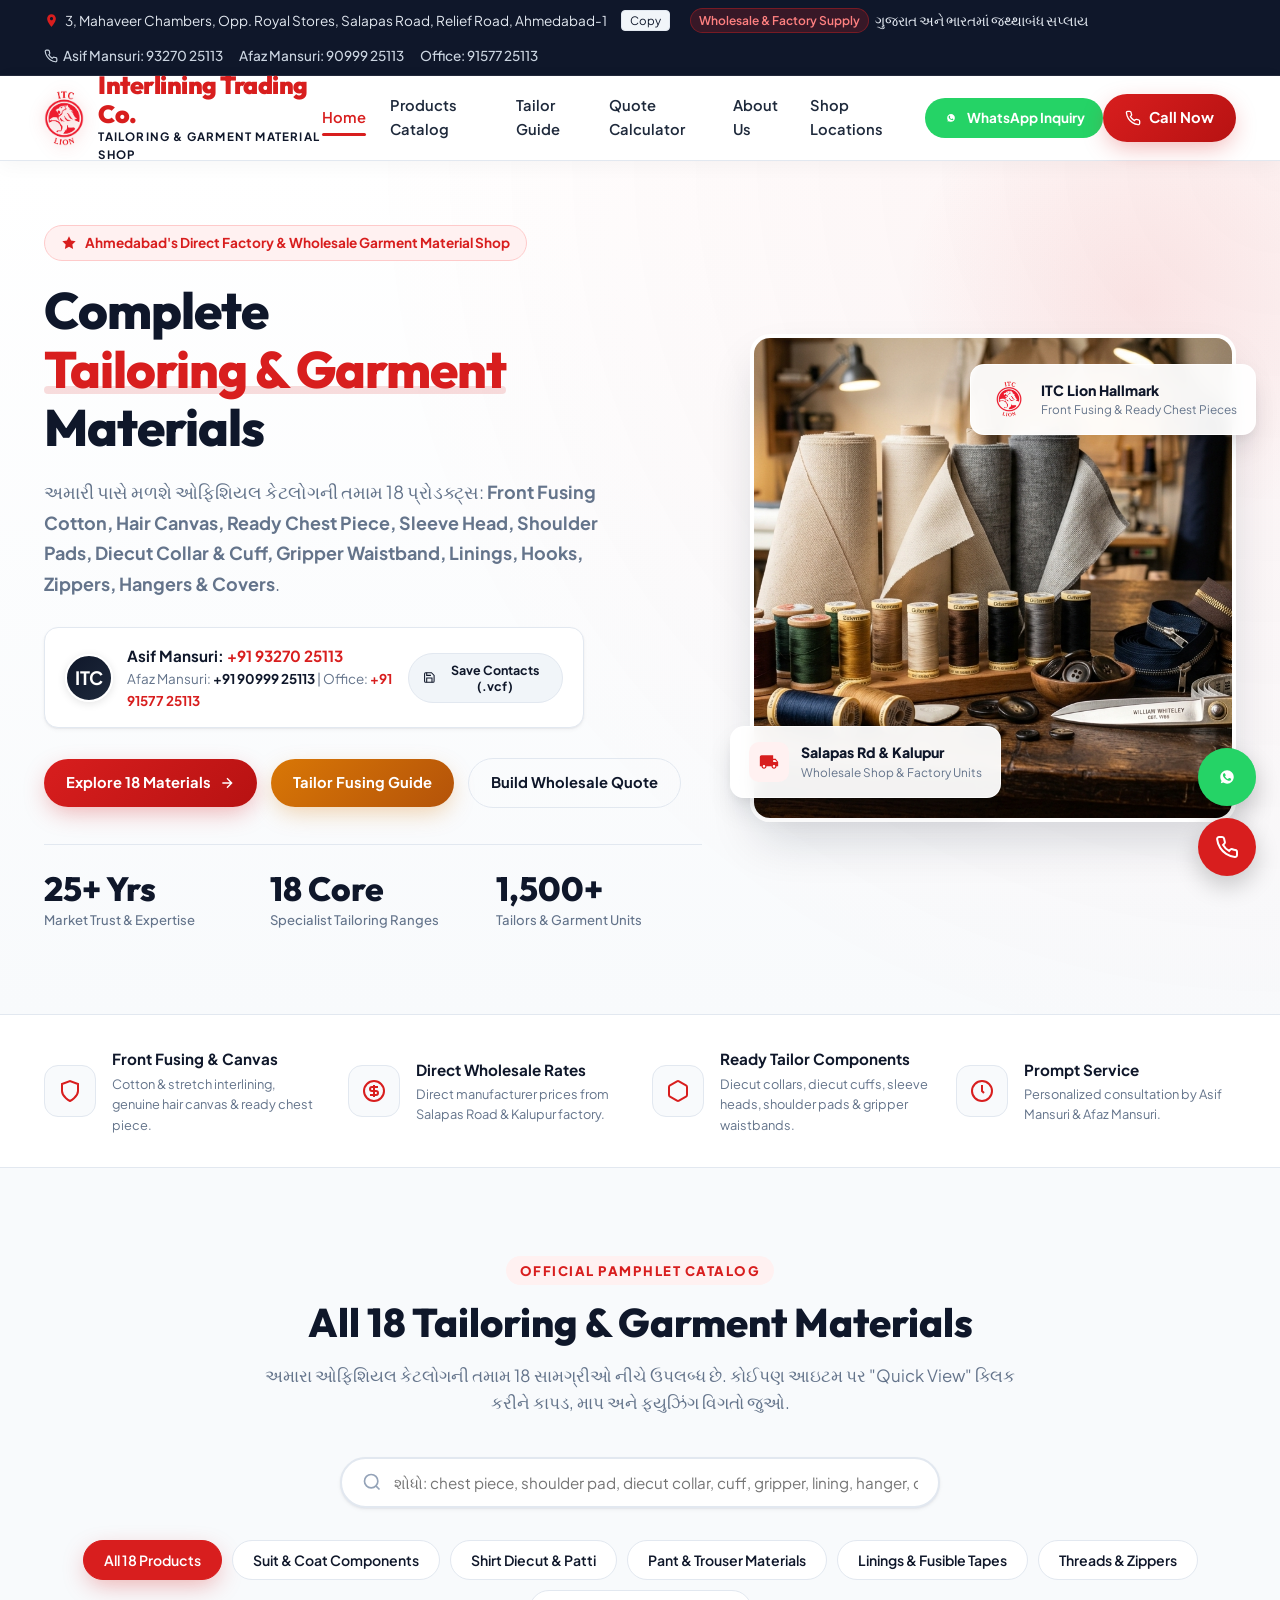
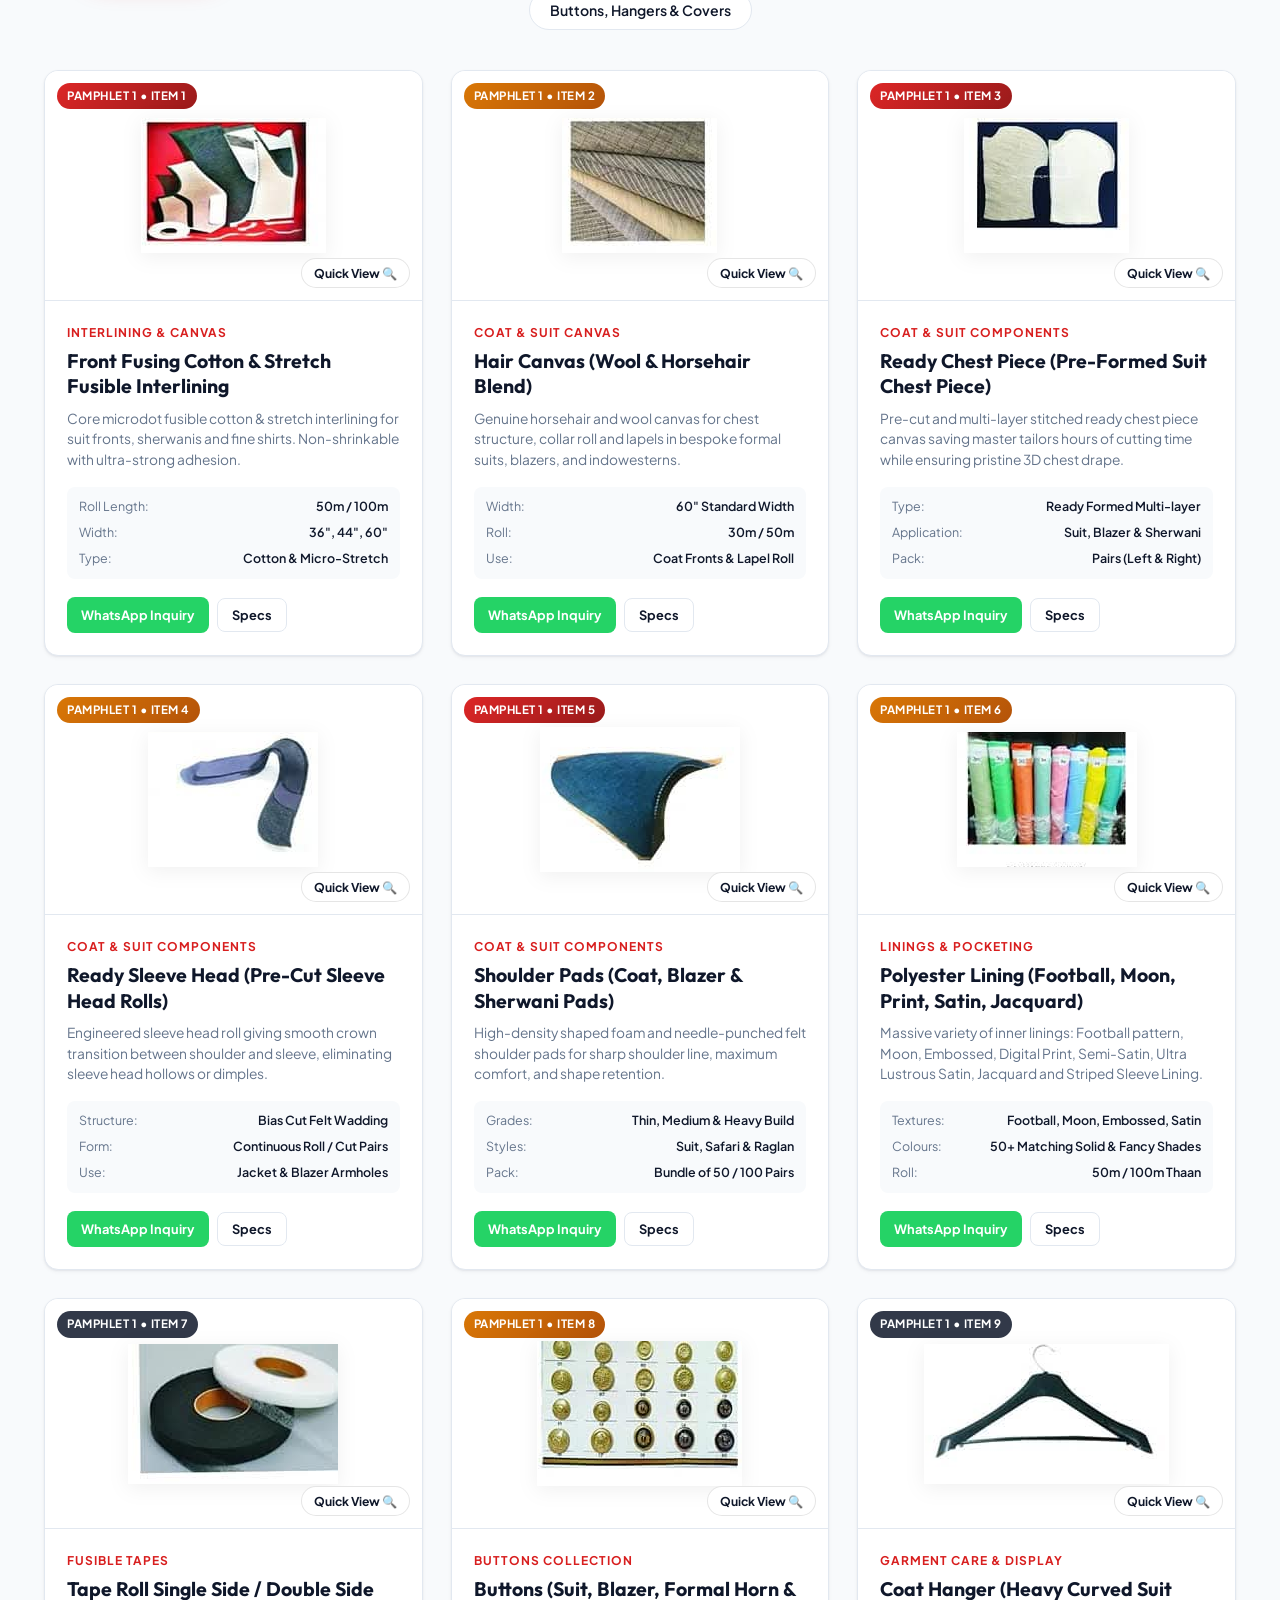
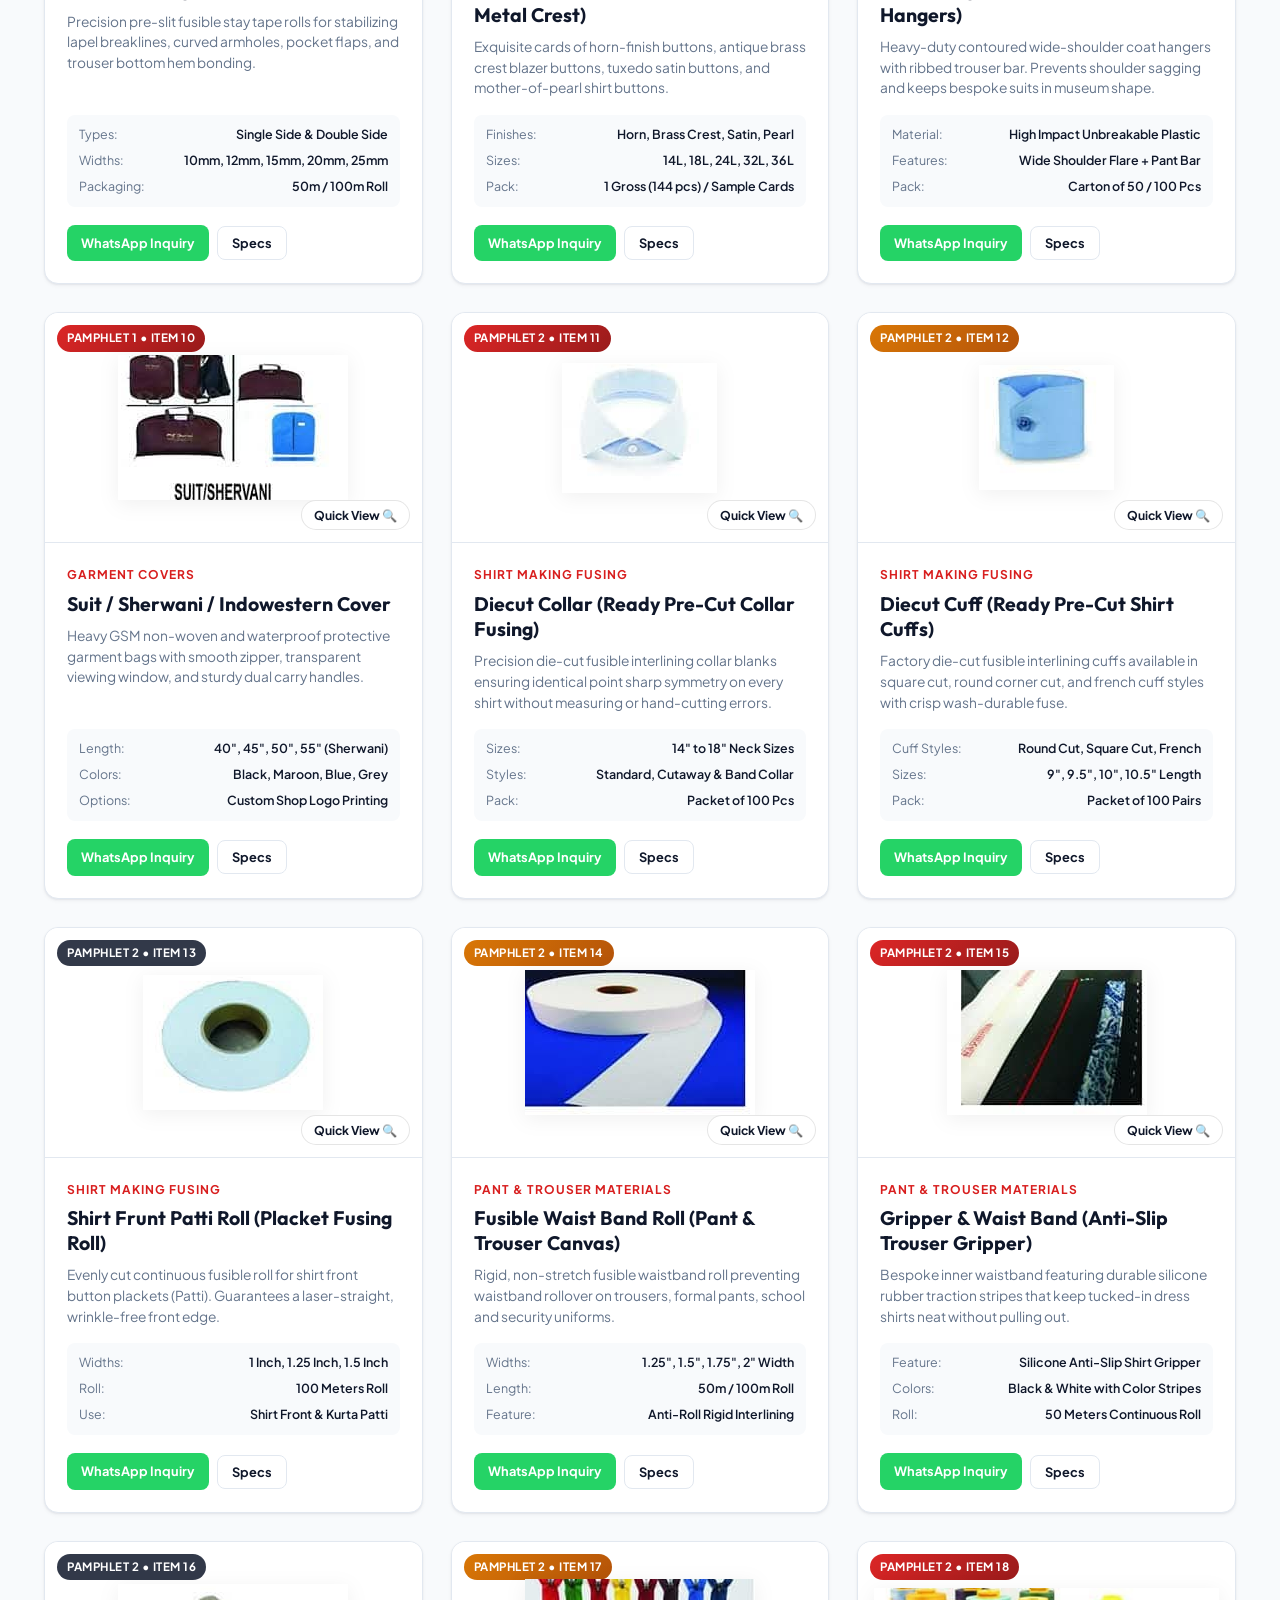
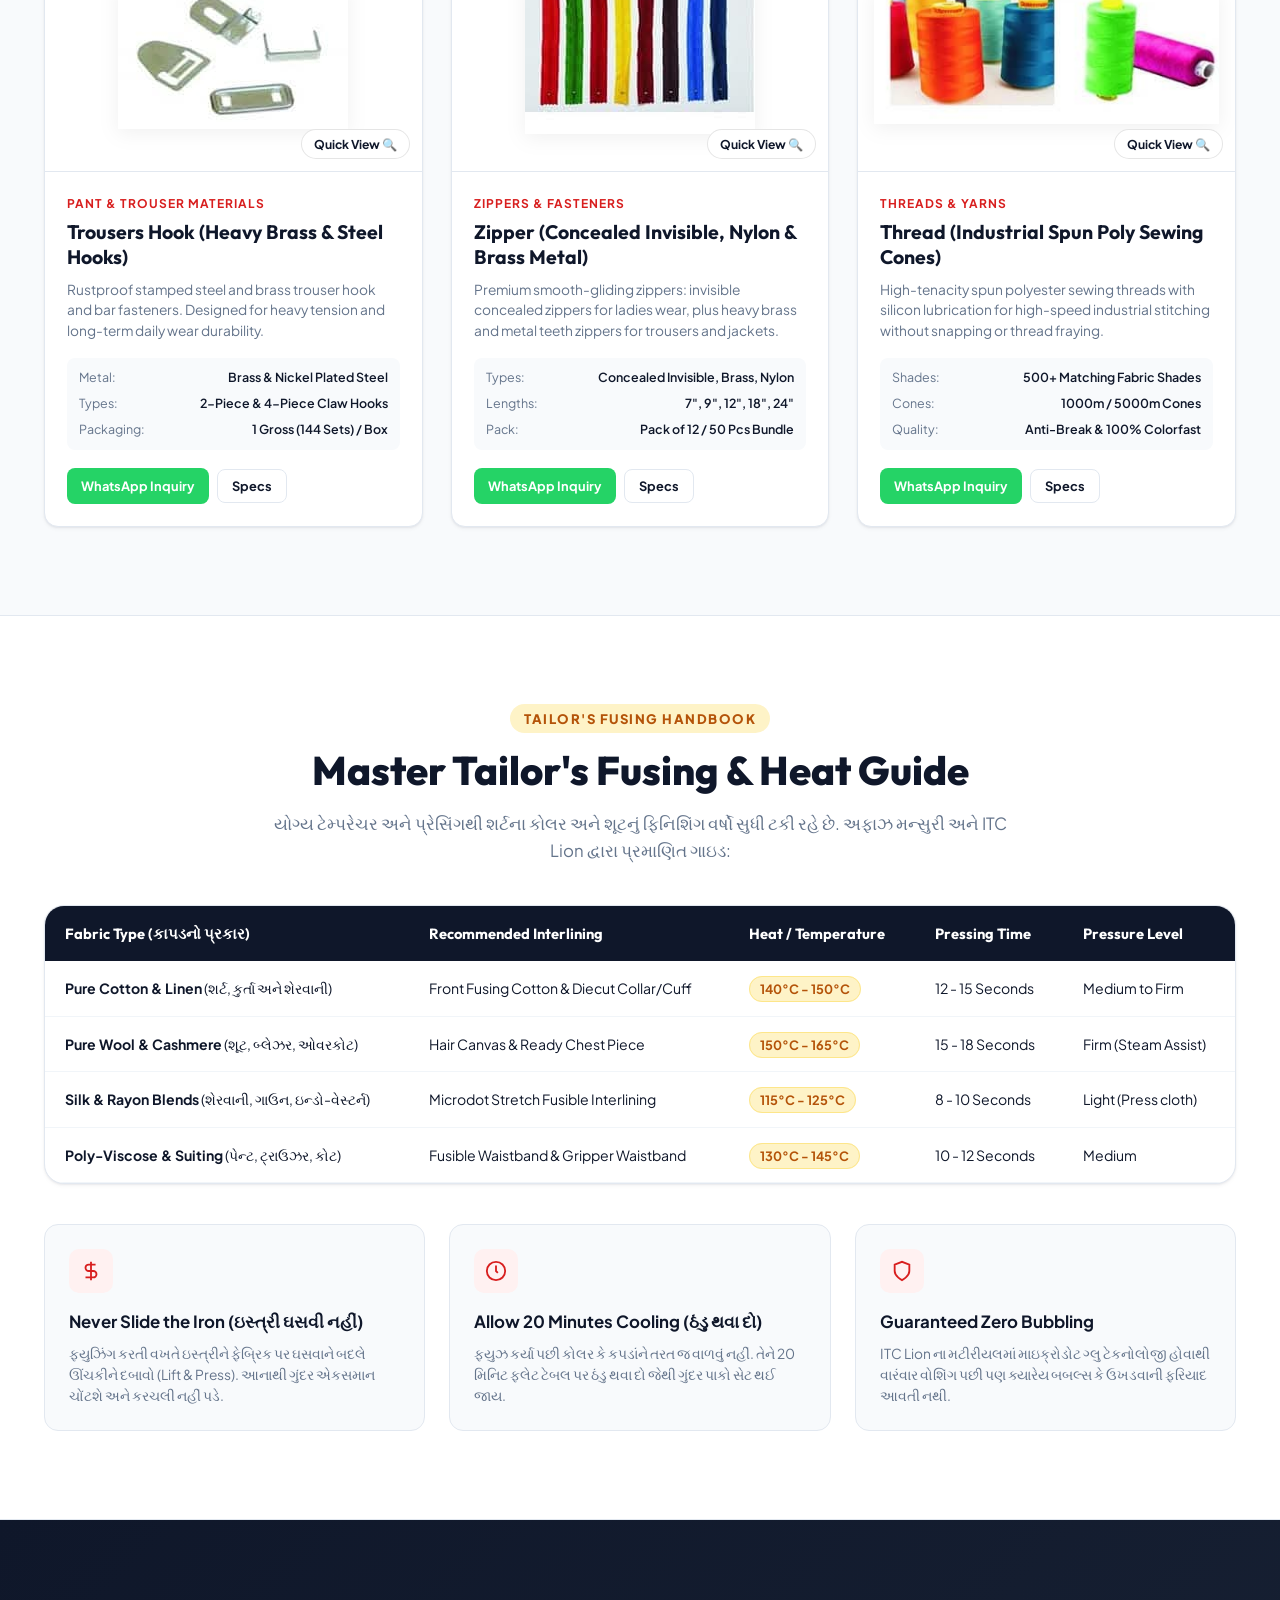
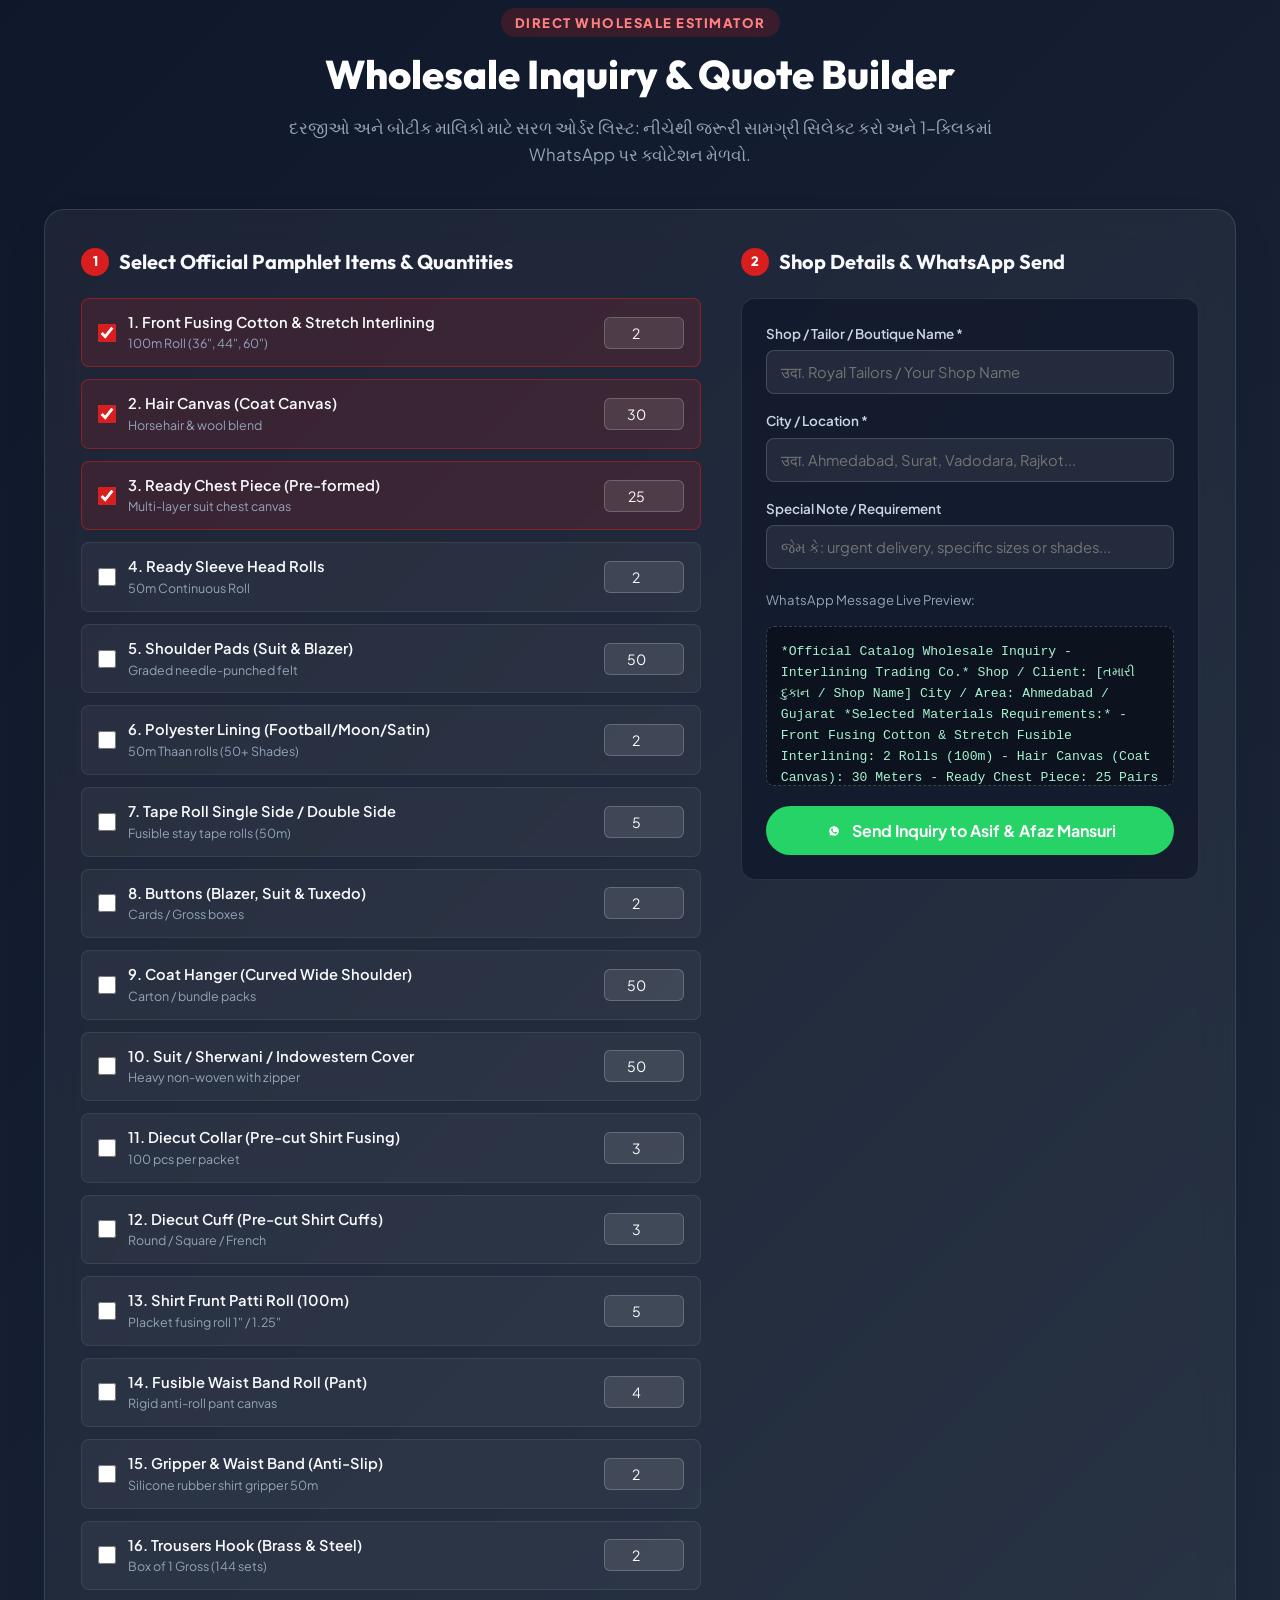
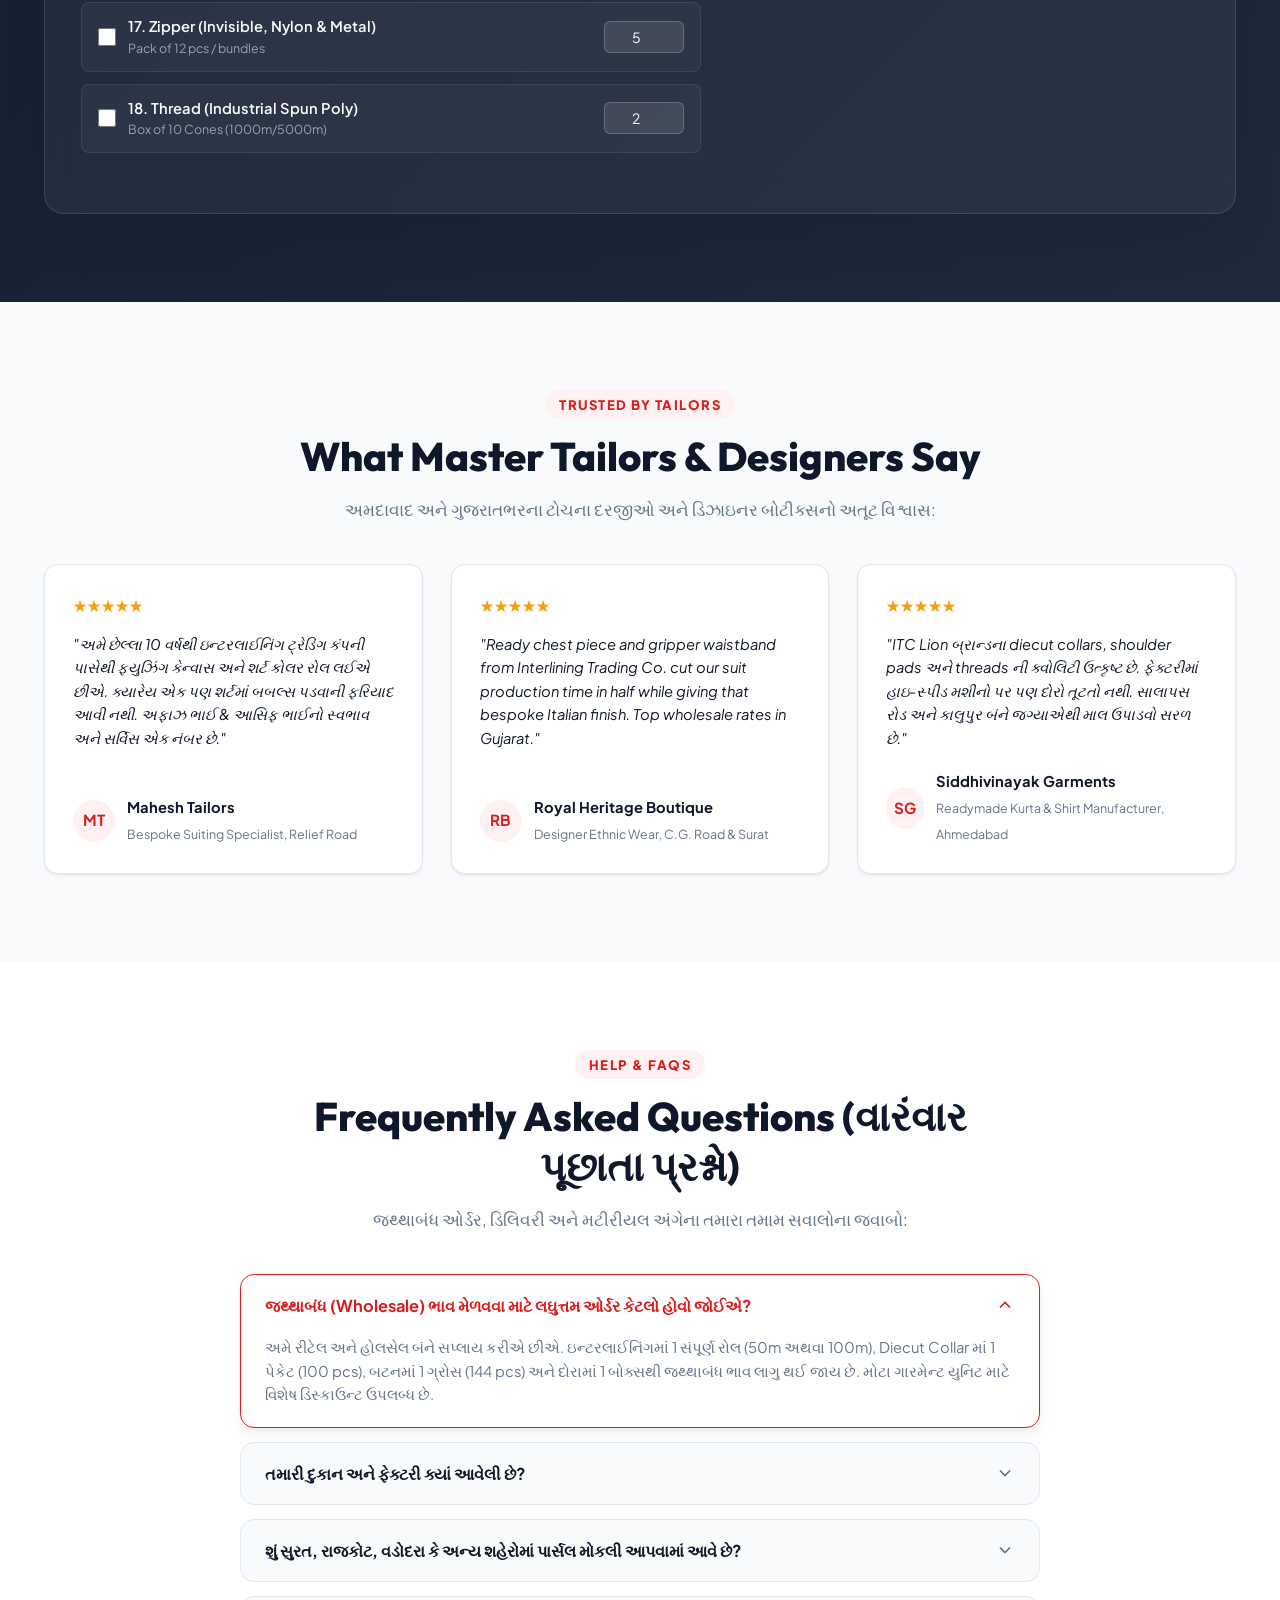
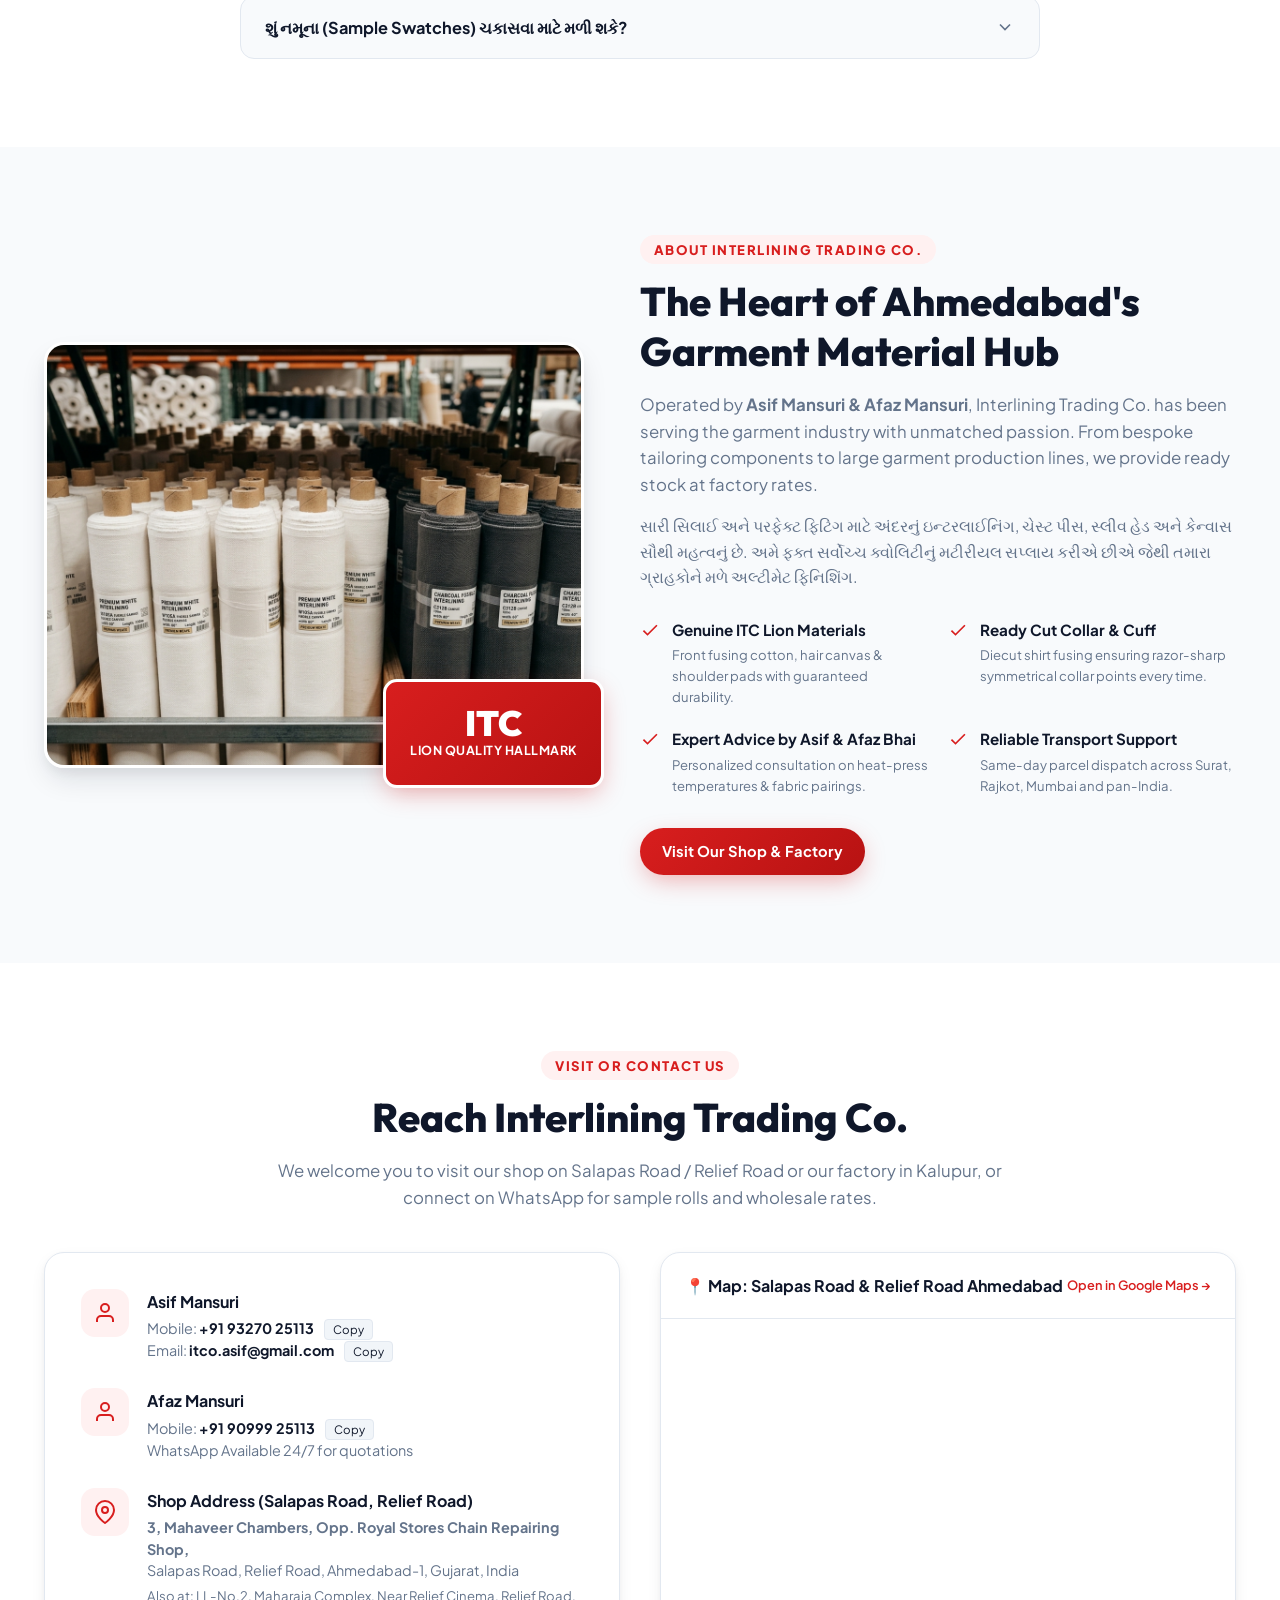
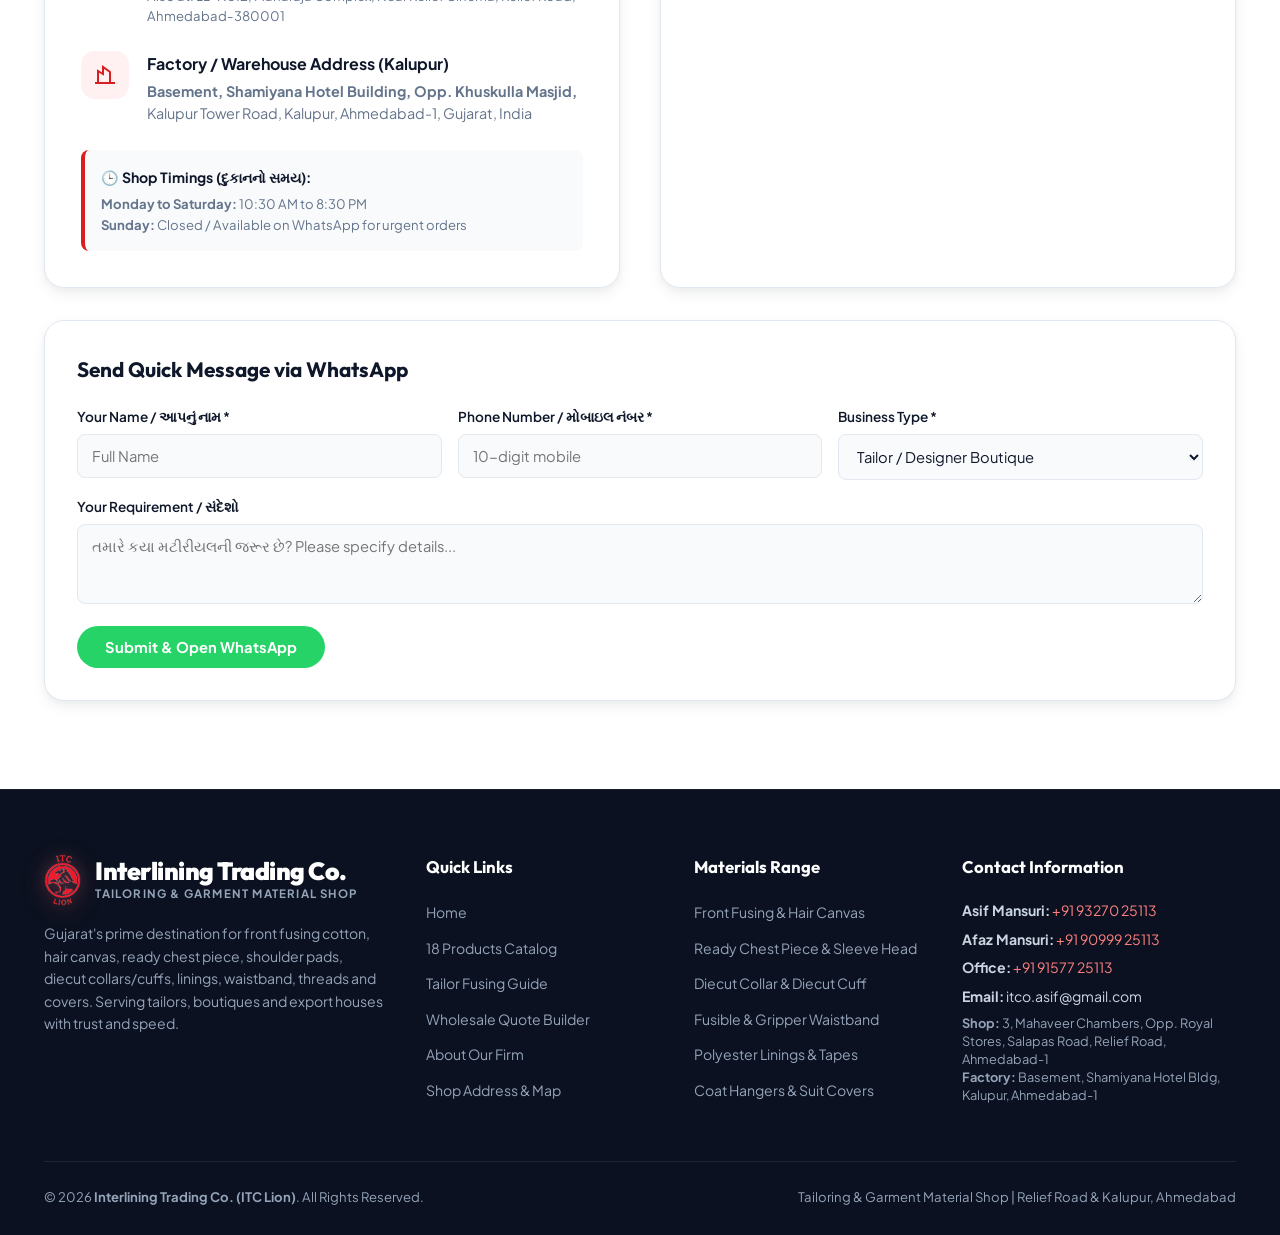
==== saad.html @ f00bd0a0 "Initial commit: Official website for Interlining Trading Co." ====
<!DOCTYPE html>
<html lang="en">
<head>
  <meta charset="UTF-8">
  <meta name="viewport" content="width=device-width, initial-scale=1.0">
  <title>Interlining Trading Co. | Tailoring & Garment Material Shop | Relief Road & Salapas Road, Ahmedabad</title>
  <meta name="description" content="Interlining Trading Co. (ITC Lion) - Wholesale & retail tailoring and garment material shop in Relief Road, Salapas Road, and Kalupur, Ahmedabad. Front fusing cotton, hair canvas, ready chest piece, sleeve head, shoulder pads, polyester linings, diecut collar/cuff, waistband, gripper, trouser hooks, zippers, threads, hangers and suit covers. Contact: Asif Mansuri (93270 25113), Afaz Mansuri (90999 25113).">
  <meta name="keywords" content="Interlining Trading Co, ITC Lion, Front Fusing Cotton, Hair Canvas, Ready Chest Piece, Ready Sleeve Head, Shoulder Pads, Diecut Collar, Diecut Cuff, Shirt Front Patti Roll, Fusible Waistband Roll, Gripper Waistband, Trouser Hook, Zippers, Threads, Coat Hangers, Suit Covers, Tailoring Materials Ahmedabad, Relief Road, Salapas Road, Kalupur">
  <link rel="stylesheet" href="style.css">
  <link rel="icon" href="images/itc_lion_logo.png" type="image/png">
</head>
<body>

  <!-- Toast Notification Container -->
  <div class="toast-container" id="toastContainer"></div>

  <!-- Top Announcement Bar -->
  <div class="top-bar">
    <div class="container top-bar-inner">
      <div class="top-info">
        <div class="top-info-item">
          <svg viewBox="0 0 24 24" fill="currentColor"><path d="M12 2C8.13 2 5 5.13 5 9c0 5.25 7 13 7 13s7-7.75 7-13c0-3.87-3.13-7-7-7zm0 9.5c-1.38 0-2.5-1.12-2.5-2.5s1.12-2.5 2.5-2.5 2.5 1.12 2.5 2.5-1.12 2.5-2.5 2.5z"/></svg>
          <span>3, Mahaveer Chambers, Opp. Royal Stores, Salapas Road, Relief Road, Ahmedabad-1</span>
          <button type="button" class="copy-btn-inline copy-trigger" data-copy="3, Mahaveer Chambers, Opp. Royal Stores Chain Repairing Shop, Salapas Road, Relief Road, Ahmedabad-1" data-label="Shop Address">Copy</button>
        </div>
        <div class="top-info-item">
          <span class="badge-tag">Wholesale & Factory Supply</span>
          <span>ગુજરાત અને ભારતમાં જથ્થાબંધ સપ્લાય</span>
        </div>
      </div>
      <div class="top-actions">
        <a href="tel:9327025113" class="top-link">
          <svg width="14" height="14" viewBox="0 0 24 24" fill="none" stroke="currentColor" stroke-width="2"><path d="M22 16.92v3a2 2 0 0 1-2.18 2 19.79 19.79 0 0 1-8.63-3.07 19.5 19.5 0 0 1-6-6 19.79 19.79 0 0 1-3.07-8.67A2 2 0 0 1 4.11 2h3a2 2 0 0 1 2 1.72 12.84 12.84 0 0 0 .7 2.81 2 2 0 0 1-.45 2.11L8.09 9.91a16 16 0 0 0 6 6l1.27-1.27a2 2 0 0 1 2.11-.45 12.84 12.84 0 0 0 2.81.7A2 2 0 0 1 22 16.92z"></path></svg>
          Asif Mansuri: 93270 25113
        </a>
        <a href="tel:9099925113" class="top-link">Afaz Mansuri: 90999 25113</a>
        <a href="tel:9157725113" class="top-link">Office: 91577 25113</a>
      </div>
    </div>
  </div>

  <!-- Main Navigation Header -->
  <header class="site-header">
    <div class="container navbar">
      <!-- Brand Logo -->
      <a href="#home" class="brand-logo" title="Interlining Trading Co. - ITC Lion">
        <img src="images/itc_lion_logo.png" alt="ITC Lion Official Logo" class="brand-logo-img">
        <div class="brand-text">
          <span class="brand-title">Interlining Trading Co.</span>
          <span class="brand-subtitle">Tailoring & Garment Material Shop</span>
        </div>
      </a>

      <!-- Navigation Links -->
      <nav class="nav-links" id="navLinks">
        <a href="#home" class="nav-link active">Home</a>
        <a href="#products" class="nav-link">Products Catalog</a>
        <a href="#fusing-guide" class="nav-link">Tailor Guide</a>
        <a href="#order-builder" class="nav-link">Quote Calculator</a>
        <a href="#about" class="nav-link">About Us</a>
        <a href="#contact" class="nav-link">Shop Locations</a>
        <a href="https://wa.me/919327025113?text=Hello%20Asif%20Bhai%20&%20Afaz%20Bhai,%20I%20want%20inquiry%20regarding%20garment%20materials" target="_blank" class="btn btn-whatsapp" style="padding: 9px 18px; font-size: 0.85rem;">
          <svg width="16" height="16" viewBox="0 0 24 24" fill="currentColor"><path d="M12.031 6.172c-3.181 0-5.767 2.586-5.768 5.766-.001 1.298.38 2.27 1.019 3.287l-.582 2.128 2.182-.573c.978.58 1.911.928 3.145.929 3.178 0 5.767-2.587 5.768-5.766.001-3.187-2.575-5.771-5.764-5.771zm3.392 8.244c-.144.405-.837.774-1.17.824-.299.045-.677.063-1.092-.069-.252-.08-.575-.187-.988-.365-1.739-.751-2.874-2.502-2.961-2.617-.087-.116-.708-.94-.708-1.793s.448-1.273.607-1.446c.159-.173.346-.217.462-.217l.332.006c.106.005.249-.04.39.298.144.347.491 1.2.534 1.287.043.087.072.188.014.304-.058.116-.087.188-.173.289l-.26.304c-.087.086-.177.18-.076.354.101.174.449.741.964 1.201.662.591 1.221.774 1.394.86s.275.072.376-.043c.101-.116.433-.506.549-.68.116-.173.231-.145.39-.087s1.011.477 1.184.564.289.13.332.202c.043.072.043.419-.101.824z"/></svg>
          WhatsApp Inquiry
        </a>
      </nav>

      <!-- CTA and Hamburger -->
      <div class="nav-cta-group">
        <a href="tel:9327025113" class="btn btn-primary" title="Call Asif Mansuri">
          <svg width="16" height="16" viewBox="0 0 24 24" fill="none" stroke="currentColor" stroke-width="2"><path d="M22 16.92v3a2 2 0 0 1-2.18 2 19.79 19.79 0 0 1-8.63-3.07 19.5 19.5 0 0 1-6-6 19.79 19.79 0 0 1-3.07-8.67A2 2 0 0 1 4.11 2h3a2 2 0 0 1 2 1.72 12.84 12.84 0 0 0 .7 2.81 2 2 0 0 1-.45 2.11L8.09 9.91a16 16 0 0 0 6 6l1.27-1.27a2 2 0 0 1 2.11-.45 12.84 12.84 0 0 0 2.81.7A2 2 0 0 1 22 16.92z"></path></svg>
          <span>Call Now</span>
        </a>
        <button class="mobile-toggle" id="mobileToggle" aria-label="Toggle navigation menu">
          <svg width="24" height="24" viewBox="0 0 24 24" fill="none" stroke="currentColor" stroke-width="2"><line x1="3" y1="12" x2="21" y2="12"></line><line x1="3" y1="6" x2="21" y2="6"></line><line x1="3" y1="18" x2="21" y2="18"></line></svg>
        </button>
      </div>
    </div>
  </header>

  <!-- Hero Section -->
  <section class="hero-section" id="home">
    <div class="container hero-grid">
      <div class="hero-content">
        <div class="hero-badge">
          <svg viewBox="0 0 24 24" fill="currentColor"><path d="M12 2l3.09 6.26L22 9.27l-5 4.87 1.18 6.88L12 17.77l-6.18 3.25L7 14.14 2 9.27l6.91-1.01L12 2z"/></svg>
          <span>Ahmedabad's Direct Factory & Wholesale Garment Material Shop</span>
        </div>
        <h1 class="hero-title">
          Complete <span class="highlight">Tailoring & Garment</span> Materials
        </h1>
        <p class="hero-description">
          અમારી પાસે મળશે ઓફિશિયલ કેટલોગની તમામ 18 પ્રોડક્ટ્સ: <strong>Front Fusing Cotton, Hair Canvas, Ready Chest Piece, Sleeve Head, Shoulder Pads, Diecut Collar & Cuff, Gripper Waistband, Linings, Hooks, Zippers, Hangers & Covers</strong>.
        </p>

        <!-- Direct Contact Highlight with Both Brothers & 1-Click Save vCard -->
        <div class="hero-contact-card">
          <div class="contact-left-group">
            <div class="contact-avatar">ITC</div>
            <div class="contact-meta">
              <h4>Asif Mansuri: <a href="tel:9327025113">+91 93270 25113</a></h4>
              <p>Afaz Mansuri: <a href="tel:9099925113" style="color: var(--secondary); font-weight: 700;">+91 90999 25113</a> | Office: <a href="tel:9157725113">+91 91577 25113</a></p>
            </div>
          </div>
          <button type="button" class="save-vcard-btn" id="saveVcardBtn" title="Download Asif & Afaz Mansuri visiting card directly into your phone contacts">
            <svg width="15" height="15" viewBox="0 0 24 24" fill="none" stroke="currentColor" stroke-width="2"><path d="M19 21H5a2 2 0 0 1-2-2V5a2 2 0 0 1 2-2h11l5 5v11a2 2 0 0 1-2 2z"></path><polyline points="17 21 17 13 7 13 7 21"></polyline><polyline points="7 3 7 8 15 8"></polyline></svg>
            Save Contacts (.vcf)
          </button>
        </div>

        <div class="hero-btn-group">
          <a href="#products" class="btn btn-primary">
            Explore 18 Materials
            <svg width="16" height="16" viewBox="0 0 24 24" fill="none" stroke="currentColor" stroke-width="2"><path d="M5 12h14M12 5l7 7-7 7"/></svg>
          </a>
          <a href="#fusing-guide" class="btn btn-gold">
            Tailor Fusing Guide
          </a>
          <a href="#order-builder" class="btn btn-outline">
            Build Wholesale Quote
          </a>
        </div>

        <div class="hero-stats">
          <div class="stat-item">
            <div class="stat-num" data-target="25" data-suffix="+ Yrs">0</div>
            <div class="stat-label">Market Trust & Expertise</div>
          </div>
          <div class="stat-item">
            <div class="stat-num" data-target="18" data-suffix=" Core">0</div>
            <div class="stat-label">Specialist Tailoring Ranges</div>
          </div>
          <div class="stat-item">
            <div class="stat-num" data-target="1500" data-suffix="+">0</div>
            <div class="stat-label">Tailors & Garment Units</div>
          </div>
        </div>
      </div>

      <!-- Hero Visual Image Display -->
      <div class="hero-media-wrapper">
        <div class="hero-media-card">
          <img src="images/hero_banner.jpg" alt="Tailoring materials, interlining rolls, threads and scissors - Interlining Trading Co." loading="lazy">
        </div>
        <!-- Floating Badges -->
        <div class="floating-badge badge-right">
          <div class="floating-badge-icon" style="background: transparent;">
            <img src="images/itc_lion_logo.png" alt="ITC Lion Hallmark" style="width: 36px; height: 36px; object-fit: contain;">
          </div>
          <div class="floating-badge-text">
            <h5>ITC Lion Hallmark</h5>
            <p>Front Fusing & Ready Chest Pieces</p>
          </div>
        </div>

        <div class="floating-badge badge-left">
          <div class="floating-badge-icon">
            <svg width="20" height="20" viewBox="0 0 24 24" fill="currentColor"><path d="M20 8h-3V4H3c-1.1 0-2 .9-2 2v11h2c0 1.66 1.34 3 3 3s3-1.34 3-3h6c0 1.66 1.34 3 3 3s3-1.34 3-3h2v-5l-3-4zM6 18.5c-.83 0-1.5-.67-1.5-1.5s.67-1.5 1.5-1.5 1.5.67 1.5 1.5-.67 1.5-1.5 1.5zm13.5-9l1.96 2.5H17V9.5h2.5zm-1.5 9c-.83 0-1.5-.67-1.5-1.5s.67-1.5 1.5-1.5 1.5.67 1.5 1.5-.67 1.5-1.5 1.5z"/></svg>
          </div>
          <div class="floating-badge-text">
            <h5>Salapas Rd & Kalupur</h5>
            <p>Wholesale Shop & Factory Units</p>
          </div>
        </div>
      </div>
    </div>
  </section>

  <!-- Trust Highlights Strip -->
  <section class="trust-strip">
    <div class="container trust-grid">
      <div class="trust-card">
        <div class="trust-icon">
          <svg width="24" height="24" viewBox="0 0 24 24" fill="none" stroke="currentColor" stroke-width="2"><path d="M12 22s8-4 8-10V5l-8-3-8 3v7c0 6 8 10 8 10z"/></svg>
        </div>
        <div class="trust-info">
          <h4>Front Fusing & Canvas</h4>
          <p>Cotton & stretch interlining, genuine hair canvas & ready chest piece.</p>
        </div>
      </div>

      <div class="trust-card">
        <div class="trust-icon">
          <svg width="24" height="24" viewBox="0 0 24 24" fill="none" stroke="currentColor" stroke-width="2"><circle cx="12" cy="12" r="10"/><path d="M16 8h-6a2 2 0 1 0 0 4h4a2 2 0 1 1 0 4H8"/><path d="M12 18V6"/></svg>
        </div>
        <div class="trust-info">
          <h4>Direct Wholesale Rates</h4>
          <p>Direct manufacturer prices from Salapas Road & Kalupur factory.</p>
        </div>
      </div>

      <div class="trust-card">
        <div class="trust-icon">
          <svg width="24" height="24" viewBox="0 0 24 24" fill="none" stroke="currentColor" stroke-width="2"><path d="M21 16V8a2 2 0 0 0-1-1.73l-7-4a2 2 0 0 0-2 0l-7 4A2 2 0 0 0 3 8v8a2 2 0 0 0 1 1.73l7 4a2 2 0 0 0 2 0l7-4A2 2 0 0 0 21 16z"/></svg>
        </div>
        <div class="trust-info">
          <h4>Ready Tailor Components</h4>
          <p>Diecut collars, diecut cuffs, sleeve heads, shoulder pads & gripper waistbands.</p>
        </div>
      </div>

      <div class="trust-card">
        <div class="trust-icon">
          <svg width="24" height="24" viewBox="0 0 24 24" fill="none" stroke="currentColor" stroke-width="2"><circle cx="12" cy="12" r="10"/><polyline points="12 6 12 12 14 14"/></svg>
        </div>
        <div class="trust-info">
          <h4>Prompt Service</h4>
          <p>Personalized consultation by Asif Mansuri & Afaz Mansuri.</p>
        </div>
      </div>
    </div>
  </section>

  <!-- Complete Product Catalog Section (All 18 Pamphlet Products) -->
  <section class="section" id="products">
    <div class="container">
      <div class="section-header">
        <span class="section-tag">Official Pamphlet Catalog</span>
        <h2 class="section-title">All 18 Tailoring & Garment Materials</h2>
        <p class="section-description">
          અમારા ઓફિશિયલ કેટલોગની તમામ 18 સામગ્રીઓ નીચે ઉપલબ્ધ છે. કોઈપણ આઇટમ પર "Quick View" ક્લિક કરીને કાપડ, માપ અને ફ્યુઝિંગ વિગતો જુઓ.
        </p>
      </div>

      <!-- Live Search Box -->
      <div class="catalog-search-wrapper">
        <div class="search-input-box">
          <svg width="20" height="20" viewBox="0 0 24 24" fill="none" stroke="currentColor" stroke-width="2"><circle cx="11" cy="11" r="8"></circle><line x1="21" y1="21" x2="16.65" y2="16.65"></line></svg>
          <input type="text" id="catalogSearchInput" placeholder="શોધો: chest piece, shoulder pad, diecut collar, cuff, gripper, lining, hanger, cover..." autocomplete="off">
          <button type="button" class="search-clear-btn" id="clearSearchBtn" title="Clear Search">&times;</button>
        </div>
      </div>

      <!-- Category Filter Tabs -->
      <div class="filter-tabs">
        <button class="filter-btn active" data-filter="all">All 18 Products</button>
        <button class="filter-btn" data-filter="suit-coat">Suit & Coat Components</button>
        <button class="filter-btn" data-filter="shirt-materials">Shirt Diecut & Patti</button>
        <button class="filter-btn" data-filter="pant-trouser">Pant & Trouser Materials</button>
        <button class="filter-btn" data-filter="linings-tapes">Linings & Fusible Tapes</button>
        <button class="filter-btn" data-filter="threads-zippers">Threads & Zippers</button>
        <button class="filter-btn" data-filter="accessories-covers">Buttons, Hangers & Covers</button>
      </div>

      <!-- 18 Products Grid -->
      <div class="products-grid" id="productsGrid">

        <!-- 1. Front Fusing Cotton & Stretch Fusible Interlining -->
        <div class="product-card" data-category="suit-coat">
          <div class="product-card-media">
            <span class="product-badge red">Pamphlet 1 • Item 1</span>
            <img src="images/prod_front_fusing.png" alt="Front Fusing Cotton & Stretch Fusible Interlining" loading="lazy">
            <button type="button" class="quick-view-overlay-btn open-modal-trigger" data-product-key="front-fusing">Quick View 🔍</button>
          </div>
          <div class="product-body">
            <span class="product-category">Interlining & Canvas</span>
            <h3 class="product-title">Front Fusing Cotton & Stretch Fusible Interlining</h3>
            <p class="product-desc">Core microdot fusible cotton & stretch interlining for suit fronts, sherwanis and fine shirts. Non-shrinkable with ultra-strong adhesion.</p>
            <div class="product-spec-list">
              <div class="product-spec-item"><span class="spec-key">Roll Length:</span><span class="spec-val">50m / 100m</span></div>
              <div class="product-spec-item"><span class="spec-key">Width:</span><span class="spec-val">36", 44", 60"</span></div>
              <div class="product-spec-item"><span class="spec-key">Type:</span><span class="spec-val">Cotton & Micro-Stretch</span></div>
            </div>
            <div class="product-action-footer">
              <a href="#" class="btn btn-whatsapp btn-sm product-whatsapp-btn" data-product="Front Fusing Cotton & Stretch Fusible Interlining">
                WhatsApp Inquiry
              </a>
              <button type="button" class="btn btn-outline btn-sm open-modal-trigger" data-product-key="front-fusing">Specs</button>
            </div>
          </div>
        </div>

        <!-- 2. Hair Canvas -->
        <div class="product-card" data-category="suit-coat">
          <div class="product-card-media">
            <span class="product-badge gold">Pamphlet 1 • Item 2</span>
            <img src="images/prod_hair_canvas.png" alt="Hair Canvas for Coat and Suit" loading="lazy">
            <button type="button" class="quick-view-overlay-btn open-modal-trigger" data-product-key="hair-canvas">Quick View 🔍</button>
          </div>
          <div class="product-body">
            <span class="product-category">Coat & Suit Canvas</span>
            <h3 class="product-title">Hair Canvas (Wool & Horsehair Blend)</h3>
            <p class="product-desc">Genuine horsehair and wool canvas for chest structure, collar roll and lapels in bespoke formal suits, blazers, and indowesterns.</p>
            <div class="product-spec-list">
              <div class="product-spec-item"><span class="spec-key">Width:</span><span class="spec-val">60" Standard Width</span></div>
              <div class="product-spec-item"><span class="spec-key">Roll:</span><span class="spec-val">30m / 50m</span></div>
              <div class="product-spec-item"><span class="spec-key">Use:</span><span class="spec-val">Coat Fronts & Lapel Roll</span></div>
            </div>
            <div class="product-action-footer">
              <a href="#" class="btn btn-whatsapp btn-sm product-whatsapp-btn" data-product="Hair Canvas">
                WhatsApp Inquiry
              </a>
              <button type="button" class="btn btn-outline btn-sm open-modal-trigger" data-product-key="hair-canvas">Specs</button>
            </div>
          </div>
        </div>

        <!-- 3. Ready Chest Piece -->
        <div class="product-card" data-category="suit-coat">
          <div class="product-card-media">
            <span class="product-badge red">Pamphlet 1 • Item 3</span>
            <img src="images/prod_ready_chest_piece.png" alt="Ready Chest Piece for Suits and Blazers" loading="lazy">
            <button type="button" class="quick-view-overlay-btn open-modal-trigger" data-product-key="ready-chest-piece">Quick View 🔍</button>
          </div>
          <div class="product-body">
            <span class="product-category">Coat & Suit Components</span>
            <h3 class="product-title">Ready Chest Piece (Pre-Formed Suit Chest Piece)</h3>
            <p class="product-desc">Pre-cut and multi-layer stitched ready chest piece canvas saving master tailors hours of cutting time while ensuring pristine 3D chest drape.</p>
            <div class="product-spec-list">
              <div class="product-spec-item"><span class="spec-key">Type:</span><span class="spec-val">Ready Formed Multi-layer</span></div>
              <div class="product-spec-item"><span class="spec-key">Application:</span><span class="spec-val">Suit, Blazer & Sherwani</span></div>
              <div class="product-spec-item"><span class="spec-key">Pack:</span><span class="spec-val">Pairs (Left & Right)</span></div>
            </div>
            <div class="product-action-footer">
              <a href="#" class="btn btn-whatsapp btn-sm product-whatsapp-btn" data-product="Ready Chest Piece">
                WhatsApp Inquiry
              </a>
              <button type="button" class="btn btn-outline btn-sm open-modal-trigger" data-product-key="ready-chest-piece">Specs</button>
            </div>
          </div>
        </div>

        <!-- 4. Ready Sleeve Head -->
        <div class="product-card" data-category="suit-coat">
          <div class="product-card-media">
            <span class="product-badge gold">Pamphlet 1 • Item 4</span>
            <img src="images/prod_ready_sleeve_head.png" alt="Ready Sleeve Head Rolls and Pieces" loading="lazy">
            <button type="button" class="quick-view-overlay-btn open-modal-trigger" data-product-key="ready-sleeve-head">Quick View 🔍</button>
          </div>
          <div class="product-body">
            <span class="product-category">Coat & Suit Components</span>
            <h3 class="product-title">Ready Sleeve Head (Pre-Cut Sleeve Head Rolls)</h3>
            <p class="product-desc">Engineered sleeve head roll giving smooth crown transition between shoulder and sleeve, eliminating sleeve head hollows or dimples.</p>
            <div class="product-spec-list">
              <div class="product-spec-item"><span class="spec-key">Structure:</span><span class="spec-val">Bias Cut Felt Wadding</span></div>
              <div class="product-spec-item"><span class="spec-key">Form:</span><span class="spec-val">Continuous Roll / Cut Pairs</span></div>
              <div class="product-spec-item"><span class="spec-key">Use:</span><span class="spec-val">Jacket & Blazer Armholes</span></div>
            </div>
            <div class="product-action-footer">
              <a href="#" class="btn btn-whatsapp btn-sm product-whatsapp-btn" data-product="Ready Sleeve Head">
                WhatsApp Inquiry
              </a>
              <button type="button" class="btn btn-outline btn-sm open-modal-trigger" data-product-key="ready-sleeve-head">Specs</button>
            </div>
          </div>
        </div>

        <!-- 5. Shoulder Pads -->
        <div class="product-card" data-category="suit-coat">
          <div class="product-card-media">
            <span class="product-badge red">Pamphlet 1 • Item 5</span>
            <img src="images/prod_shoulder_pads.png" alt="Shoulder Pads for Suits and Blazers" loading="lazy">
            <button type="button" class="quick-view-overlay-btn open-modal-trigger" data-product-key="shoulder-pads">Quick View 🔍</button>
          </div>
          <div class="product-body">
            <span class="product-category">Coat & Suit Components</span>
            <h3 class="product-title">Shoulder Pads (Coat, Blazer & Sherwani Pads)</h3>
            <p class="product-desc">High-density shaped foam and needle-punched felt shoulder pads for sharp shoulder line, maximum comfort, and shape retention.</p>
            <div class="product-spec-list">
              <div class="product-spec-item"><span class="spec-key">Grades:</span><span class="spec-val">Thin, Medium & Heavy Build</span></div>
              <div class="product-spec-item"><span class="spec-key">Styles:</span><span class="spec-val">Suit, Safari & Raglan</span></div>
              <div class="product-spec-item"><span class="spec-key">Pack:</span><span class="spec-val">Bundle of 50 / 100 Pairs</span></div>
            </div>
            <div class="product-action-footer">
              <a href="#" class="btn btn-whatsapp btn-sm product-whatsapp-btn" data-product="Shoulder Pads">
                WhatsApp Inquiry
              </a>
              <button type="button" class="btn btn-outline btn-sm open-modal-trigger" data-product-key="shoulder-pads">Specs</button>
            </div>
          </div>
        </div>

        <!-- 6. Polyester Lining (Foot Ball, Moon, Embossed, Print, Satin...) -->
        <div class="product-card" data-category="linings-tapes">
          <div class="product-card-media">
            <span class="product-badge gold">Pamphlet 1 • Item 6</span>
            <img src="images/prod_polyester_lining.png" alt="Polyester Linings Satin and Jacquard" loading="lazy">
            <button type="button" class="quick-view-overlay-btn open-modal-trigger" data-product-key="polyester-lining">Quick View 🔍</button>
          </div>
          <div class="product-body">
            <span class="product-category">Linings & Pocketing</span>
            <h3 class="product-title">Polyester Lining (Football, Moon, Print, Satin, Jacquard)</h3>
            <p class="product-desc">Massive variety of inner linings: Football pattern, Moon, Embossed, Digital Print, Semi-Satin, Ultra Lustrous Satin, Jacquard and Striped Sleeve Lining.</p>
            <div class="product-spec-list">
              <div class="product-spec-item"><span class="spec-key">Textures:</span><span class="spec-val">Football, Moon, Embossed, Satin</span></div>
              <div class="product-spec-item"><span class="spec-key">Colours:</span><span class="spec-val">50+ Matching Solid & Fancy Shades</span></div>
              <div class="product-spec-item"><span class="spec-key">Roll:</span><span class="spec-val">50m / 100m Thaan</span></div>
            </div>
            <div class="product-action-footer">
              <a href="#" class="btn btn-whatsapp btn-sm product-whatsapp-btn" data-product="Polyester Lining Fabrics">
                WhatsApp Inquiry
              </a>
              <button type="button" class="btn btn-outline btn-sm open-modal-trigger" data-product-key="polyester-lining">Specs</button>
            </div>
          </div>
        </div>

        <!-- 7. Tape Roll Single Side / Double Side -->
        <div class="product-card" data-category="linings-tapes">
          <div class="product-card-media">
            <span class="product-badge">Pamphlet 1 • Item 7</span>
            <img src="images/prod_tape_roll.png" alt="Fusible Tape Roll Single and Double Sided" loading="lazy">
            <button type="button" class="quick-view-overlay-btn open-modal-trigger" data-product-key="tape-roll">Quick View 🔍</button>
          </div>
          <div class="product-body">
            <span class="product-category">Fusible Tapes</span>
            <h3 class="product-title">Tape Roll Single Side / Double Side</h3>
            <p class="product-desc">Precision pre-slit fusible stay tape rolls for stabilizing lapel breaklines, curved armholes, pocket flaps, and trouser bottom hem bonding.</p>
            <div class="product-spec-list">
              <div class="product-spec-item"><span class="spec-key">Types:</span><span class="spec-val">Single Side & Double Side</span></div>
              <div class="product-spec-item"><span class="spec-key">Widths:</span><span class="spec-val">10mm, 12mm, 15mm, 20mm, 25mm</span></div>
              <div class="product-spec-item"><span class="spec-key">Packaging:</span><span class="spec-val">50m / 100m Roll</span></div>
            </div>
            <div class="product-action-footer">
              <a href="#" class="btn btn-whatsapp btn-sm product-whatsapp-btn" data-product="Tape Roll Single & Double Side">
                WhatsApp Inquiry
              </a>
              <button type="button" class="btn btn-outline btn-sm open-modal-trigger" data-product-key="tape-roll">Specs</button>
            </div>
          </div>
        </div>

        <!-- 8. Buttons -->
        <div class="product-card" data-category="accessories-covers">
          <div class="product-card-media">
            <span class="product-badge gold">Pamphlet 1 • Item 8</span>
            <img src="images/prod_buttons.png" alt="Blazer and Suit Buttons" loading="lazy">
            <button type="button" class="quick-view-overlay-btn open-modal-trigger" data-product-key="buttons">Quick View 🔍</button>
          </div>
          <div class="product-body">
            <span class="product-category">Buttons Collection</span>
            <h3 class="product-title">Buttons (Suit, Blazer, Formal Horn & Metal Crest)</h3>
            <p class="product-desc">Exquisite cards of horn-finish buttons, antique brass crest blazer buttons, tuxedo satin buttons, and mother-of-pearl shirt buttons.</p>
            <div class="product-spec-list">
              <div class="product-spec-item"><span class="spec-key">Finishes:</span><span class="spec-val">Horn, Brass Crest, Satin, Pearl</span></div>
              <div class="product-spec-item"><span class="spec-key">Sizes:</span><span class="spec-val">14L, 18L, 24L, 32L, 36L</span></div>
              <div class="product-spec-item"><span class="spec-key">Pack:</span><span class="spec-val">1 Gross (144 pcs) / Sample Cards</span></div>
            </div>
            <div class="product-action-footer">
              <a href="#" class="btn btn-whatsapp btn-sm product-whatsapp-btn" data-product="Buttons Assortment">
                WhatsApp Inquiry
              </a>
              <button type="button" class="btn btn-outline btn-sm open-modal-trigger" data-product-key="buttons">Specs</button>
            </div>
          </div>
        </div>

        <!-- 9. Coat Hanger -->
        <div class="product-card" data-category="accessories-covers">
          <div class="product-card-media">
            <span class="product-badge">Pamphlet 1 • Item 9</span>
            <img src="images/prod_coat_hanger.png" alt="Heavy Coat Hanger for Suits" loading="lazy">
            <button type="button" class="quick-view-overlay-btn open-modal-trigger" data-product-key="coat-hanger">Quick View 🔍</button>
          </div>
          <div class="product-body">
            <span class="product-category">Garment Care & Display</span>
            <h3 class="product-title">Coat Hanger (Heavy Curved Suit Hangers)</h3>
            <p class="product-desc">Heavy-duty contoured wide-shoulder coat hangers with ribbed trouser bar. Prevents shoulder sagging and keeps bespoke suits in museum shape.</p>
            <div class="product-spec-list">
              <div class="product-spec-item"><span class="spec-key">Material:</span><span class="spec-val">High Impact Unbreakable Plastic</span></div>
              <div class="product-spec-item"><span class="spec-key">Features:</span><span class="spec-val">Wide Shoulder Flare + Pant Bar</span></div>
              <div class="product-spec-item"><span class="spec-key">Pack:</span><span class="spec-val">Carton of 50 / 100 Pcs</span></div>
            </div>
            <div class="product-action-footer">
              <a href="#" class="btn btn-whatsapp btn-sm product-whatsapp-btn" data-product="Heavy Coat Hangers">
                WhatsApp Inquiry
              </a>
              <button type="button" class="btn btn-outline btn-sm open-modal-trigger" data-product-key="coat-hanger">Specs</button>
            </div>
          </div>
        </div>

        <!-- 10. Suit / Sherwani / Indowestern Cover -->
        <div class="product-card" data-category="accessories-covers">
          <div class="product-card-media">
            <span class="product-badge red">Pamphlet 1 • Item 10</span>
            <img src="images/prod_suit_cover.png" alt="Suit and Sherwani Garment Covers" loading="lazy">
            <button type="button" class="quick-view-overlay-btn open-modal-trigger" data-product-key="suit-cover">Quick View 🔍</button>
          </div>
          <div class="product-body">
            <span class="product-category">Garment Covers</span>
            <h3 class="product-title">Suit / Sherwani / Indowestern Cover</h3>
            <p class="product-desc">Heavy GSM non-woven and waterproof protective garment bags with smooth zipper, transparent viewing window, and sturdy dual carry handles.</p>
            <div class="product-spec-list">
              <div class="product-spec-item"><span class="spec-key">Length:</span><span class="spec-val">40", 45", 50", 55" (Sherwani)</span></div>
              <div class="product-spec-item"><span class="spec-key">Colors:</span><span class="spec-val">Black, Maroon, Blue, Grey</span></div>
              <div class="product-spec-item"><span class="spec-key">Options:</span><span class="spec-val">Custom Shop Logo Printing</span></div>
            </div>
            <div class="product-action-footer">
              <a href="#" class="btn btn-whatsapp btn-sm product-whatsapp-btn" data-product="Suit and Sherwani Covers">
                WhatsApp Inquiry
              </a>
              <button type="button" class="btn btn-outline btn-sm open-modal-trigger" data-product-key="suit-cover">Specs</button>
            </div>
          </div>
        </div>

        <!-- 11. Diecut Collar -->
        <div class="product-card" data-category="shirt-materials">
          <div class="product-card-media">
            <span class="product-badge red">Pamphlet 2 • Item 11</span>
            <img src="images/prod_diecut_collar.png" alt="Diecut Shirt Collar Fusing" loading="lazy">
            <button type="button" class="quick-view-overlay-btn open-modal-trigger" data-product-key="diecut-collar">Quick View 🔍</button>
          </div>
          <div class="product-body">
            <span class="product-category">Shirt Making Fusing</span>
            <h3 class="product-title">Diecut Collar (Ready Pre-Cut Collar Fusing)</h3>
            <p class="product-desc">Precision die-cut fusible interlining collar blanks ensuring identical point sharp symmetry on every shirt without measuring or hand-cutting errors.</p>
            <div class="product-spec-list">
              <div class="product-spec-item"><span class="spec-key">Sizes:</span><span class="spec-val">14" to 18" Neck Sizes</span></div>
              <div class="product-spec-item"><span class="spec-key">Styles:</span><span class="spec-val">Standard, Cutaway & Band Collar</span></div>
              <div class="product-spec-item"><span class="spec-key">Pack:</span><span class="spec-val">Packet of 100 Pcs</span></div>
            </div>
            <div class="product-action-footer">
              <a href="#" class="btn btn-whatsapp btn-sm product-whatsapp-btn" data-product="Diecut Collar Fusing">
                WhatsApp Inquiry
              </a>
              <button type="button" class="btn btn-outline btn-sm open-modal-trigger" data-product-key="diecut-collar">Specs</button>
            </div>
          </div>
        </div>

        <!-- 12. Diecut Cuff -->
        <div class="product-card" data-category="shirt-materials">
          <div class="product-card-media">
            <span class="product-badge gold">Pamphlet 2 • Item 12</span>
            <img src="images/prod_diecut_cuff.png" alt="Diecut Shirt Cuff Fusing" loading="lazy">
            <button type="button" class="quick-view-overlay-btn open-modal-trigger" data-product-key="diecut-cuff">Quick View 🔍</button>
          </div>
          <div class="product-body">
            <span class="product-category">Shirt Making Fusing</span>
            <h3 class="product-title">Diecut Cuff (Ready Pre-Cut Shirt Cuffs)</h3>
            <p class="product-desc">Factory die-cut fusible interlining cuffs available in square cut, round corner cut, and french cuff styles with crisp wash-durable fuse.</p>
            <div class="product-spec-list">
              <div class="product-spec-item"><span class="spec-key">Cuff Styles:</span><span class="spec-val">Round Cut, Square Cut, French</span></div>
              <div class="product-spec-item"><span class="spec-key">Sizes:</span><span class="spec-val">9", 9.5", 10", 10.5" Length</span></div>
              <div class="product-spec-item"><span class="spec-key">Pack:</span><span class="spec-val">Packet of 100 Pairs</span></div>
            </div>
            <div class="product-action-footer">
              <a href="#" class="btn btn-whatsapp btn-sm product-whatsapp-btn" data-product="Diecut Cuff Fusing">
                WhatsApp Inquiry
              </a>
              <button type="button" class="btn btn-outline btn-sm open-modal-trigger" data-product-key="diecut-cuff">Specs</button>
            </div>
          </div>
        </div>

        <!-- 13. Shirt Frunt Patti Roll -->
        <div class="product-card" data-category="shirt-materials">
          <div class="product-card-media">
            <span class="product-badge">Pamphlet 2 • Item 13</span>
            <img src="images/prod_shirt_front_patti.png" alt="Shirt Front Patti Roll" loading="lazy">
            <button type="button" class="quick-view-overlay-btn open-modal-trigger" data-product-key="shirt-front-patti">Quick View 🔍</button>
          </div>
          <div class="product-body">
            <span class="product-category">Shirt Making Fusing</span>
            <h3 class="product-title">Shirt Frunt Patti Roll (Placket Fusing Roll)</h3>
            <p class="product-desc">Evenly cut continuous fusible roll for shirt front button plackets (Patti). Guarantees a laser-straight, wrinkle-free front edge.</p>
            <div class="product-spec-list">
              <div class="product-spec-item"><span class="spec-key">Widths:</span><span class="spec-val">1 Inch, 1.25 Inch, 1.5 Inch</span></div>
              <div class="product-spec-item"><span class="spec-key">Roll:</span><span class="spec-val">100 Meters Roll</span></div>
              <div class="product-spec-item"><span class="spec-key">Use:</span><span class="spec-val">Shirt Front & Kurta Patti</span></div>
            </div>
            <div class="product-action-footer">
              <a href="#" class="btn btn-whatsapp btn-sm product-whatsapp-btn" data-product="Shirt Frunt Patti Roll">
                WhatsApp Inquiry
              </a>
              <button type="button" class="btn btn-outline btn-sm open-modal-trigger" data-product-key="shirt-front-patti">Specs</button>
            </div>
          </div>
        </div>

        <!-- 14. Fusible Waist Band Roll -->
        <div class="product-card" data-category="pant-trouser">
          <div class="product-card-media">
            <span class="product-badge gold">Pamphlet 2 • Item 14</span>
            <img src="images/prod_fusible_waistband.png" alt="Fusible Waist Band Roll" loading="lazy">
            <button type="button" class="quick-view-overlay-btn open-modal-trigger" data-product-key="fusible-waist-band">Quick View 🔍</button>
          </div>
          <div class="product-body">
            <span class="product-category">Pant & Trouser Materials</span>
            <h3 class="product-title">Fusible Waist Band Roll (Pant & Trouser Canvas)</h3>
            <p class="product-desc">Rigid, non-stretch fusible waistband roll preventing waistband rollover on trousers, formal pants, school and security uniforms.</p>
            <div class="product-spec-list">
              <div class="product-spec-item"><span class="spec-key">Widths:</span><span class="spec-val">1.25", 1.5", 1.75", 2" Width</span></div>
              <div class="product-spec-item"><span class="spec-key">Length:</span><span class="spec-val">50m / 100m Roll</span></div>
              <div class="product-spec-item"><span class="spec-key">Feature:</span><span class="spec-val">Anti-Roll Rigid Interlining</span></div>
            </div>
            <div class="product-action-footer">
              <a href="#" class="btn btn-whatsapp btn-sm product-whatsapp-btn" data-product="Fusible Waist Band Roll">
                WhatsApp Inquiry
              </a>
              <button type="button" class="btn btn-outline btn-sm open-modal-trigger" data-product-key="fusible-waist-band">Specs</button>
            </div>
          </div>
        </div>

        <!-- 15. Gripper & Waist Band -->
        <div class="product-card" data-category="pant-trouser">
          <div class="product-card-media">
            <span class="product-badge red">Pamphlet 2 • Item 15</span>
            <img src="images/prod_gripper_waistband.png" alt="Gripper and Waist Band for Trousers" loading="lazy">
            <button type="button" class="quick-view-overlay-btn open-modal-trigger" data-product-key="gripper-waist-band">Quick View 🔍</button>
          </div>
          <div class="product-body">
            <span class="product-category">Pant & Trouser Materials</span>
            <h3 class="product-title">Gripper & Waist Band (Anti-Slip Trouser Gripper)</h3>
            <p class="product-desc">Bespoke inner waistband featuring durable silicone rubber traction stripes that keep tucked-in dress shirts neat without pulling out.</p>
            <div class="product-spec-list">
              <div class="product-spec-item"><span class="spec-key">Feature:</span><span class="spec-val">Silicone Anti-Slip Shirt Gripper</span></div>
              <div class="product-spec-item"><span class="spec-key">Colors:</span><span class="spec-val">Black & White with Color Stripes</span></div>
              <div class="product-spec-item"><span class="spec-key">Roll:</span><span class="spec-val">50 Meters Continuous Roll</span></div>
            </div>
            <div class="product-action-footer">
              <a href="#" class="btn btn-whatsapp btn-sm product-whatsapp-btn" data-product="Gripper & Waist Band">
                WhatsApp Inquiry
              </a>
              <button type="button" class="btn btn-outline btn-sm open-modal-trigger" data-product-key="gripper-waist-band">Specs</button>
            </div>
          </div>
        </div>

        <!-- 16. Trousers Hook -->
        <div class="product-card" data-category="pant-trouser">
          <div class="product-card-media">
            <span class="product-badge">Pamphlet 2 • Item 16</span>
            <img src="images/prod_trousers_hook.png" alt="Heavy Trousers Hooks and Bars" loading="lazy">
            <button type="button" class="quick-view-overlay-btn open-modal-trigger" data-product-key="trousers-hook">Quick View 🔍</button>
          </div>
          <div class="product-body">
            <span class="product-category">Pant & Trouser Materials</span>
            <h3 class="product-title">Trousers Hook (Heavy Brass & Steel Hooks)</h3>
            <p class="product-desc">Rustproof stamped steel and brass trouser hook and bar fasteners. Designed for heavy tension and long-term daily wear durability.</p>
            <div class="product-spec-list">
              <div class="product-spec-item"><span class="spec-key">Metal:</span><span class="spec-val">Brass & Nickel Plated Steel</span></div>
              <div class="product-spec-item"><span class="spec-key">Types:</span><span class="spec-val">2-Piece & 4-Piece Claw Hooks</span></div>
              <div class="product-spec-item"><span class="spec-key">Packaging:</span><span class="spec-val">1 Gross (144 Sets) / Box</span></div>
            </div>
            <div class="product-action-footer">
              <a href="#" class="btn btn-whatsapp btn-sm product-whatsapp-btn" data-product="Trousers Hook">
                WhatsApp Inquiry
              </a>
              <button type="button" class="btn btn-outline btn-sm open-modal-trigger" data-product-key="trousers-hook">Specs</button>
            </div>
          </div>
        </div>

        <!-- 17. Zipper -->
        <div class="product-card" data-category="threads-zippers">
          <div class="product-card-media">
            <span class="product-badge gold">Pamphlet 2 • Item 17</span>
            <img src="images/prod_zipper.png" alt="Zippers Concealed and Metal" loading="lazy">
            <button type="button" class="quick-view-overlay-btn open-modal-trigger" data-product-key="zipper">Quick View 🔍</button>
          </div>
          <div class="product-body">
            <span class="product-category">Zippers & Fasteners</span>
            <h3 class="product-title">Zipper (Concealed Invisible, Nylon & Brass Metal)</h3>
            <p class="product-desc">Premium smooth-gliding zippers: invisible concealed zippers for ladies wear, plus heavy brass and metal teeth zippers for trousers and jackets.</p>
            <div class="product-spec-list">
              <div class="product-spec-item"><span class="spec-key">Types:</span><span class="spec-val">Concealed Invisible, Brass, Nylon</span></div>
              <div class="product-spec-item"><span class="spec-key">Lengths:</span><span class="spec-val">7", 9", 12", 18", 24"</span></div>
              <div class="product-spec-item"><span class="spec-key">Pack:</span><span class="spec-val">Pack of 12 / 50 Pcs Bundle</span></div>
            </div>
            <div class="product-action-footer">
              <a href="#" class="btn btn-whatsapp btn-sm product-whatsapp-btn" data-product="Zippers Range">
                WhatsApp Inquiry
              </a>
              <button type="button" class="btn btn-outline btn-sm open-modal-trigger" data-product-key="zipper">Specs</button>
            </div>
          </div>
        </div>

        <!-- 18. Thread -->
        <div class="product-card" data-category="threads-zippers">
          <div class="product-card-media">
            <span class="product-badge red">Pamphlet 2 • Item 18</span>
            <img src="images/prod_thread.png" alt="Industrial Sewing Threads" loading="lazy">
            <button type="button" class="quick-view-overlay-btn open-modal-trigger" data-product-key="thread">Quick View 🔍</button>
          </div>
          <div class="product-body">
            <span class="product-category">Threads & Yarns</span>
            <h3 class="product-title">Thread (Industrial Spun Poly Sewing Cones)</h3>
            <p class="product-desc">High-tenacity spun polyester sewing threads with silicon lubrication for high-speed industrial stitching without snapping or thread fraying.</p>
            <div class="product-spec-list">
              <div class="product-spec-item"><span class="spec-key">Shades:</span><span class="spec-val">500+ Matching Fabric Shades</span></div>
              <div class="product-spec-item"><span class="spec-key">Cones:</span><span class="spec-val">1000m / 5000m Cones</span></div>
              <div class="product-spec-item"><span class="spec-key">Quality:</span><span class="spec-val">Anti-Break & 100% Colorfast</span></div>
            </div>
            <div class="product-action-footer">
              <a href="#" class="btn btn-whatsapp btn-sm product-whatsapp-btn" data-product="Industrial Sewing Thread Cones">
                WhatsApp Inquiry
              </a>
              <button type="button" class="btn btn-outline btn-sm open-modal-trigger" data-product-key="thread">Specs</button>
            </div>
          </div>
        </div>

      </div>

      <!-- No Results Message -->
      <div id="noResultsMsg" style="display: none; text-align: center; padding: 48px 0; color: var(--text-muted);">
        <p style="font-size: 1.1rem; font-weight: 600;">તમે શોધેલી સામગ્રી લિસ્ટમાં નથી મળી (No matching materials found).</p>
        <p style="font-size: 0.9rem; margin-top: 8px;">આસિફ ભાઈ & અફાઝ ભાઈને સીધા WhatsApp પર પૂછો: <a href="https://wa.me/919327025113?text=Hello%20Asif%20Bhai,%20I%20am%20looking%20for%20a%20specific%20garment%20material" target="_blank" style="color: var(--primary); font-weight: 700;">+91 93270 25113</a></p>
      </div>
    </div>
  </section>

  <!-- Interactive Quick View Modal Container -->
  <div class="modal-backdrop" id="productQuickModal" role="dialog" aria-modal="true">
    <div class="modal-content-card">
      <button type="button" class="modal-close-btn" id="modalCloseBtn" aria-label="Close modal">&times;</button>
      <div class="modal-grid">
        <div class="modal-media-col">
          <img src="" id="modalImg" alt="Product Image">
        </div>
        <div class="modal-details-col">
          <span class="modal-tag" id="modalTag">ITC Lion Quality</span>
          <h3 class="modal-title" id="modalTitle">Material Title</h3>
          <p class="modal-desc" id="modalDesc">Detailed description...</p>
          
          <div class="modal-features-box">
            <div class="modal-feature-row">
              <span class="f-label">Fabric Compatibility:</span>
              <span class="f-val" id="modalCompatibility">All Fabrics</span>
            </div>
            <div class="modal-feature-row">
              <span class="f-label">Iron / Fusing Setting:</span>
              <span class="f-val" id="modalTemp">130°C - 150°C</span>
            </div>
            <div class="modal-feature-row">
              <span class="f-label">Wholesale Roll Packaging:</span>
              <span class="f-val" id="modalPack">100m Roll</span>
            </div>
          </div>

          <div style="display: flex; gap: 12px; margin-top: auto;">
            <a href="#" id="modalWhatsappBtn" target="_blank" class="btn btn-whatsapp" style="flex-grow: 1;">
              Inquire Wholesale on WhatsApp
            </a>
          </div>
        </div>
      </div>
    </div>
  </div>

  <!-- Tailor's Master Fusing & Interlining Guide Section -->
  <section class="section fusing-guide-section" id="fusing-guide">
    <div class="container">
      <div class="section-header">
        <span class="section-tag" style="background: #FEF3C7; color: #B45309;">Tailor's Fusing Handbook</span>
        <h2 class="section-title">Master Tailor's Fusing & Heat Guide</h2>
        <p class="section-description">
          યોગ્ય ટેમ્પરેચર અને પ્રેસિંગથી શર્ટના કોલર અને શૂટનું ફિનિશિંગ વર્ષો સુધી ટકી રહે છે. અફાઝ મન્સુરી અને ITC Lion દ્વારા પ્રમાણિત ગાઇડ:
        </p>
      </div>

      <!-- Fusing Table -->
      <div class="guide-table-wrapper">
        <table class="guide-table">
          <thead>
            <tr>
              <th>Fabric Type (કાપડનો પ્રકાર)</th>
              <th>Recommended Interlining</th>
              <th>Heat / Temperature</th>
              <th>Pressing Time</th>
              <th>Pressure Level</th>
            </tr>
          </thead>
          <tbody>
            <tr>
              <td><strong>Pure Cotton & Linen</strong> (શર્ટ, કુર્તા અને શેરવાની)</td>
              <td>Front Fusing Cotton & Diecut Collar/Cuff</td>
              <td><span class="temp-badge">140°C - 150°C</span></td>
              <td>12 - 15 Seconds</td>
              <td>Medium to Firm</td>
            </tr>
            <tr>
              <td><strong>Pure Wool & Cashmere</strong> (શૂટ, બ્લેઝર, ઓવરકોટ)</td>
              <td>Hair Canvas & Ready Chest Piece</td>
              <td><span class="temp-badge">150°C - 165°C</span></td>
              <td>15 - 18 Seconds</td>
              <td>Firm (Steam Assist)</td>
            </tr>
            <tr>
              <td><strong>Silk & Rayon Blends</strong> (શેરવાની, ગાઉન, ઇન્ડો-વેસ્ટર્ન)</td>
              <td>Microdot Stretch Fusible Interlining</td>
              <td><span class="temp-badge">115°C - 125°C</span></td>
              <td>8 - 10 Seconds</td>
              <td>Light (Press cloth)</td>
            </tr>
            <tr>
              <td><strong>Poly-Viscose & Suiting</strong> (પેન્ટ, ટ્રાઉઝર, કોટ)</td>
              <td>Fusible Waistband & Gripper Waistband</td>
              <td><span class="temp-badge">130°C - 145°C</span></td>
              <td>10 - 12 Seconds</td>
              <td>Medium</td>
            </tr>
          </tbody>
        </table>
      </div>

      <!-- Fusing Tips -->
      <div class="guide-cards-grid">
        <div class="guide-tip-card">
          <div class="tip-icon">
            <svg width="22" height="22" viewBox="0 0 24 24" fill="none" stroke="currentColor" stroke-width="2"><path d="M12 2v20M17 5H9.5a3.5 3.5 0 0 0 0 7h5a3.5 3.5 0 0 1 0 7H6"/></svg>
          </div>
          <h4>Never Slide the Iron (ઇસ્ત્રી ઘસવી નહીં)</h4>
          <p>ફ્યુઝિંગ કરતી વખતે ઇસ્ત્રીને ફેબ્રિક પર ઘસવાને બદલે ઊંચકીને દબાવો (Lift & Press). આનાથી ગુંદર એકસમાન ચોંટશે અને કરચલી નહીં પડે.</p>
        </div>

        <div class="guide-tip-card">
          <div class="tip-icon">
            <svg width="22" height="22" viewBox="0 0 24 24" fill="none" stroke="currentColor" stroke-width="2"><circle cx="12" cy="12" r="10"></circle><polyline points="12 6 12 12 14 14"></polyline></svg>
          </div>
          <h4>Allow 20 Minutes Cooling (ઠંડુ થવા દો)</h4>
          <p>ફ્યુઝ કર્યા પછી કોલર કે કપડાંને તરત જ વાળવું નહીં. તેને 20 મિનિટ ફ્લેટ ટેબલ પર ઠંડુ થવા દો જેથી ગુંદર પાકો સેટ થઈ જાય.</p>
        </div>

        <div class="guide-tip-card">
          <div class="tip-icon">
            <svg width="22" height="22" viewBox="0 0 24 24" fill="none" stroke="currentColor" stroke-width="2"><path d="M12 22s8-4 8-10V5l-8-3-8 3v7c0 6 8 10 8 10z"/></svg>
          </div>
          <h4>Guaranteed Zero Bubbling</h4>
          <p>ITC Lion ના મટીરીયલમાં માઇક્રોડોટ ગ્લુ ટેકનોલોજી હોવાથી વારંવાર વોશિંગ પછી પણ ક્યારેય બબલ્સ કે ઉખડવાની ફરિયાદ આવતી નથી.</p>
        </div>
      </div>
    </div>
  </section>

  <!-- Interactive Order / Inquiry Builder (WhatsApp Quote Generator with Pamphlet Products) -->
  <section class="section order-builder-section" id="order-builder">
    <div class="container">
      <div class="section-header">
        <span class="section-tag" style="background: rgba(216, 30, 30, 0.2); color: #FF8080;">Direct Wholesale Estimator</span>
        <h2 class="section-title">Wholesale Inquiry & Quote Builder</h2>
        <p class="section-description">
          દરજીઓ અને બોટીક માલિકો માટે સરળ ઓર્ડર લિસ્ટ: નીચેથી જરૂરી સામગ્રી સિલેક્ટ કરો અને 1-ક્લિકમાં WhatsApp પર ક્વોટેશન મેળવો.
        </p>
      </div>

      <div class="builder-card">
        <div class="builder-grid">
          <!-- Left: Selection list -->
          <div class="builder-items-col">
            <h3 class="builder-step-title"><span>1</span> Select Official Pamphlet Items & Quantities</h3>

            <div class="selection-list">
              <!-- Item 1 -->
              <label class="material-checkbox-item">
                <div class="item-left">
                  <input type="checkbox" class="material-chk" data-name="Front Fusing Cotton & Stretch Fusible Interlining" data-unit="Rolls (100m)" checked>
                  <div>
                    <div class="item-name">1. Front Fusing Cotton & Stretch Interlining</div>
                    <div class="item-unit">100m Roll (36", 44", 60")</div>
                  </div>
                </div>
                <input type="number" class="item-qty-input" value="2" min="1" max="100">
              </label>

              <!-- Item 2 -->
              <label class="material-checkbox-item">
                <div class="item-left">
                  <input type="checkbox" class="material-chk" data-name="Hair Canvas (Coat Canvas)" data-unit="Meters" checked>
                  <div>
                    <div class="item-name">2. Hair Canvas (Coat Canvas)</div>
                    <div class="item-unit">Horsehair & wool blend</div>
                  </div>
                </div>
                <input type="number" class="item-qty-input" value="30" min="5" max="500">
              </label>

              <!-- Item 3 -->
              <label class="material-checkbox-item">
                <div class="item-left">
                  <input type="checkbox" class="material-chk" data-name="Ready Chest Piece" data-unit="Pairs" checked>
                  <div>
                    <div class="item-name">3. Ready Chest Piece (Pre-formed)</div>
                    <div class="item-unit">Multi-layer suit chest canvas</div>
                  </div>
                </div>
                <input type="number" class="item-qty-input" value="25" min="5" max="200">
              </label>

              <!-- Item 4 -->
              <label class="material-checkbox-item">
                <div class="item-left">
                  <input type="checkbox" class="material-chk" data-name="Ready Sleeve Head Rolls" data-unit="Rolls">
                  <div>
                    <div class="item-name">4. Ready Sleeve Head Rolls</div>
                    <div class="item-unit">50m Continuous Roll</div>
                  </div>
                </div>
                <input type="number" class="item-qty-input" value="2" min="1" max="50">
              </label>

              <!-- Item 5 -->
              <label class="material-checkbox-item">
                <div class="item-left">
                  <input type="checkbox" class="material-chk" data-name="Coat & Suit Shoulder Pads" data-unit="Pairs">
                  <div>
                    <div class="item-name">5. Shoulder Pads (Suit & Blazer)</div>
                    <div class="item-unit">Graded needle-punched felt</div>
                  </div>
                </div>
                <input type="number" class="item-qty-input" value="50" min="10" max="500">
              </label>

              <!-- Item 6 -->
              <label class="material-checkbox-item">
                <div class="item-left">
                  <input type="checkbox" class="material-chk" data-name="Polyester Linings (Football, Moon, Satin)" data-unit="Thaans (50m)">
                  <div>
                    <div class="item-name">6. Polyester Lining (Football/Moon/Satin)</div>
                    <div class="item-unit">50m Thaan rolls (50+ Shades)</div>
                  </div>
                </div>
                <input type="number" class="item-qty-input" value="2" min="1" max="50">
              </label>

              <!-- Item 7 -->
              <label class="material-checkbox-item">
                <div class="item-left">
                  <input type="checkbox" class="material-chk" data-name="Tape Roll Single Side & Double Side" data-unit="Rolls">
                  <div>
                    <div class="item-name">7. Tape Roll Single Side / Double Side</div>
                    <div class="item-unit">Fusible stay tape rolls (50m)</div>
                  </div>
                </div>
                <input type="number" class="item-qty-input" value="5" min="1" max="100">
              </label>

              <!-- Item 8 -->
              <label class="material-checkbox-item">
                <div class="item-left">
                  <input type="checkbox" class="material-chk" data-name="Buttons (Horn, Brass Crest, Satin)" data-unit="Gross (144 Pcs)">
                  <div>
                    <div class="item-name">8. Buttons (Blazer, Suit & Tuxedo)</div>
                    <div class="item-unit">Cards / Gross boxes</div>
                  </div>
                </div>
                <input type="number" class="item-qty-input" value="2" min="1" max="50">
              </label>

              <!-- Item 9 -->
              <label class="material-checkbox-item">
                <div class="item-left">
                  <input type="checkbox" class="material-chk" data-name="Heavy Coat Hangers" data-unit="Pieces">
                  <div>
                    <div class="item-name">9. Coat Hanger (Curved Wide Shoulder)</div>
                    <div class="item-unit">Carton / bundle packs</div>
                  </div>
                </div>
                <input type="number" class="item-qty-input" value="50" min="10" max="500">
              </label>

              <!-- Item 10 -->
              <label class="material-checkbox-item">
                <div class="item-left">
                  <input type="checkbox" class="material-chk" data-name="Suit / Sherwani Cover" data-unit="Pieces">
                  <div>
                    <div class="item-name">10. Suit / Sherwani / Indowestern Cover</div>
                    <div class="item-unit">Heavy non-woven with zipper</div>
                  </div>
                </div>
                <input type="number" class="item-qty-input" value="50" min="25" max="500">
              </label>

              <!-- Item 11 -->
              <label class="material-checkbox-item">
                <div class="item-left">
                  <input type="checkbox" class="material-chk" data-name="Diecut Collar (Shirt)" data-unit="Packets (100 Pcs)">
                  <div>
                    <div class="item-name">11. Diecut Collar (Pre-cut Shirt Fusing)</div>
                    <div class="item-unit">100 pcs per packet</div>
                  </div>
                </div>
                <input type="number" class="item-qty-input" value="3" min="1" max="50">
              </label>

              <!-- Item 12 -->
              <label class="material-checkbox-item">
                <div class="item-left">
                  <input type="checkbox" class="material-chk" data-name="Diecut Cuff (Shirt)" data-unit="Packets (100 Pairs)">
                  <div>
                    <div class="item-name">12. Diecut Cuff (Pre-cut Shirt Cuffs)</div>
                    <div class="item-unit">Round / Square / French</div>
                  </div>
                </div>
                <input type="number" class="item-qty-input" value="3" min="1" max="50">
              </label>

              <!-- Item 13 -->
              <label class="material-checkbox-item">
                <div class="item-left">
                  <input type="checkbox" class="material-chk" data-name="Shirt Frunt Patti Roll" data-unit="Rolls">
                  <div>
                    <div class="item-name">13. Shirt Frunt Patti Roll (100m)</div>
                    <div class="item-unit">Placket fusing roll 1" / 1.25"</div>
                  </div>
                </div>
                <input type="number" class="item-qty-input" value="5" min="1" max="50">
              </label>

              <!-- Item 14 -->
              <label class="material-checkbox-item">
                <div class="item-left">
                  <input type="checkbox" class="material-chk" data-name="Fusible Waist Band Roll" data-unit="Rolls">
                  <div>
                    <div class="item-name">14. Fusible Waist Band Roll (Pant)</div>
                    <div class="item-unit">Rigid anti-roll pant canvas</div>
                  </div>
                </div>
                <input type="number" class="item-qty-input" value="4" min="1" max="50">
              </label>

              <!-- Item 15 -->
              <label class="material-checkbox-item">
                <div class="item-left">
                  <input type="checkbox" class="material-chk" data-name="Gripper & Waist Band (Anti-Slip)" data-unit="Rolls">
                  <div>
                    <div class="item-name">15. Gripper & Waist Band (Anti-Slip)</div>
                    <div class="item-unit">Silicone rubber shirt gripper 50m</div>
                  </div>
                </div>
                <input type="number" class="item-qty-input" value="2" min="1" max="50">
              </label>

              <!-- Item 16 -->
              <label class="material-checkbox-item">
                <div class="item-left">
                  <input type="checkbox" class="material-chk" data-name="Trousers Hook (Heavy Duty)" data-unit="Boxes (144 Sets)">
                  <div>
                    <div class="item-name">16. Trousers Hook (Brass & Steel)</div>
                    <div class="item-unit">Box of 1 Gross (144 sets)</div>
                  </div>
                </div>
                <input type="number" class="item-qty-input" value="2" min="1" max="50">
              </label>

              <!-- Item 17 -->
              <label class="material-checkbox-item">
                <div class="item-left">
                  <input type="checkbox" class="material-chk" data-name="Zipper (Concealed & Metal)" data-unit="Dozens (12 Pcs)">
                  <div>
                    <div class="item-name">17. Zipper (Invisible, Nylon & Metal)</div>
                    <div class="item-unit">Pack of 12 pcs / bundles</div>
                  </div>
                </div>
                <input type="number" class="item-qty-input" value="5" min="1" max="100">
              </label>

              <!-- Item 18 -->
              <label class="material-checkbox-item">
                <div class="item-left">
                  <input type="checkbox" class="material-chk" data-name="Thread (Spun Poly Cones)" data-unit="Boxes (10 Cones)">
                  <div>
                    <div class="item-name">18. Thread (Industrial Spun Poly)</div>
                    <div class="item-unit">Box of 10 Cones (1000m/5000m)</div>
                  </div>
                </div>
                <input type="number" class="item-qty-input" value="2" min="1" max="50">
              </label>
            </div>
          </div>

          <!-- Right: Summary & Customer Details -->
          <div class="builder-summary-col">
            <h3 class="builder-step-title"><span>2</span> Shop Details & WhatsApp Send</h3>
            <div class="inquiry-summary-box">
              <div class="form-group">
                <label for="customShopName">Shop / Tailor / Boutique Name *</label>
                <input type="text" id="customShopName" class="form-control" placeholder="उदा. Royal Tailors / Your Shop Name">
              </div>

              <div class="form-group">
                <label for="customCity">City / Location *</label>
                <input type="text" id="customCity" class="form-control" placeholder="उदा. Ahmedabad, Surat, Vadodara, Rajkot...">
              </div>

              <div class="form-group">
                <label for="customNote">Special Note / Requirement</label>
                <input type="text" id="customNote" class="form-control" placeholder="જેમ કે: urgent delivery, specific sizes or shades...">
              </div>

              <label style="font-size: 0.82rem; color: #94A3B8; margin-top: 4px;">WhatsApp Message Live Preview:</label>
              <div class="summary-preview" id="inquiryPreview">Generating summary...</div>

              <button type="button" class="btn btn-whatsapp" id="sendOrderWhatsappBtn" style="width: 100%; padding: 14px; font-size: 1rem;">
                <svg width="20" height="20" viewBox="0 0 24 24" fill="currentColor"><path d="M12.031 6.172c-3.181 0-5.767 2.586-5.768 5.766-.001 1.298.38 2.27 1.019 3.287l-.582 2.128 2.182-.573c.978.58 1.911.928 3.145.929 3.178 0 5.767-2.587 5.768-5.766.001-3.187-2.575-5.771-5.764-5.771zm3.392 8.244c-.144.405-.837.774-1.17.824-.299.045-.677.063-1.092-.069-.252-.08-.575-.187-.988-.365-1.739-.751-2.874-2.502-2.961-2.617-.087-.116-.708-.94-.708-1.793s.448-1.273.607-1.446c.159-.173.346-.217.462-.217l.332.006c.106.005.249-.04.39.298.144.347.491 1.2.534 1.287.043.087.072.188.014.304-.058.116-.087.188-.173.289l-.26.304c-.087.086-.177.18-.076.354.101.174.449.741.964 1.201.662.591 1.221.774 1.394.86s.275.072.376-.043c.101-.116.433-.506.549-.68.116-.173.231-.145.39-.087s1.011.477 1.184.564.289.13.332.202c.043.072.043.419-.101.824z"/></svg>
                Send Inquiry to Asif & Afaz Mansuri
              </button>
            </div>
          </div>
        </div>
      </div>
    </div>
  </section>

  <!-- Customer Reviews & Testimonials Section -->
  <section class="section testimonials-section">
    <div class="container">
      <div class="section-header">
        <span class="section-tag">Trusted by Tailors</span>
        <h2 class="section-title">What Master Tailors & Designers Say</h2>
        <p class="section-description">
          અમદાવાદ અને ગુજરાતભરના ટોચના દરજીઓ અને ડિઝાઇનર બોટીક્સનો અતૂટ વિશ્વાસ:
        </p>
      </div>

      <div class="testimonials-grid">
        <div class="testimonial-card">
          <div class="testimonial-stars">★★★★★</div>
          <p class="testimonial-quote">
            "અમે છેલ્લા 10 વર્ષથી ઇન્ટરલાઈનિંગ ટ્રેડિંગ કંપની પાસેથી ફ્યુઝિંગ કેન્વાસ અને શર્ટ કોલર રોલ લઈએ છીએ. ક્યારેય એક પણ શર્ટમાં બબલ્સ પડવાની ફરિયાદ આવી નથી. અફાઝ ભાઈ & આસિફ ભાઈનો સ્વભાવ અને સર્વિસ એક નંબર છે."
          </p>
          <div class="testimonial-author">
            <div class="author-avatar">MT</div>
            <div class="author-meta">
              <h5>Mahesh Tailors</h5>
              <span>Bespoke Suiting Specialist, Relief Road</span>
            </div>
          </div>
        </div>

        <div class="testimonial-card">
          <div class="testimonial-stars">★★★★★</div>
          <p class="testimonial-quote">
            "Ready chest piece and gripper waistband from Interlining Trading Co. cut our suit production time in half while giving that bespoke Italian finish. Top wholesale rates in Gujarat."
          </p>
          <div class="testimonial-author">
            <div class="author-avatar">RB</div>
            <div class="author-meta">
              <h5>Royal Heritage Boutique</h5>
              <span>Designer Ethnic Wear, C.G. Road & Surat</span>
            </div>
          </div>
        </div>

        <div class="testimonial-card">
          <div class="testimonial-stars">★★★★★</div>
          <p class="testimonial-quote">
            "ITC Lion બ્રાન્ડના diecut collars, shoulder pads અને threads ની ક્વોલિટી ઉત્કૃષ્ટ છે. ફેક્ટરીમાં હાઇ-સ્પીડ મશીનો પર પણ દોરો તૂટતો નથી. સાલાપસ રોડ અને કાલુપુર બંને જગ્યાએથી માલ ઉપાડવો સરળ છે."
          </p>
          <div class="testimonial-author">
            <div class="author-avatar">SG</div>
            <div class="author-meta">
              <h5>Siddhivinayak Garments</h5>
              <span>Readymade Kurta & Shirt Manufacturer, Ahmedabad</span>
            </div>
          </div>
        </div>
      </div>
    </div>
  </section>

  <!-- Interactive FAQ Accordion Section -->
  <section class="section faq-section">
    <div class="container">
      <div class="section-header">
        <span class="section-tag">Help & FAQs</span>
        <h2 class="section-title">Frequently Asked Questions (વારંવાર પૂછાતા પ્રશ્નો)</h2>
        <p class="section-description">
          જથ્થાબંધ ઓર્ડર, ડિલિવરી અને મટીરીયલ અંગેના તમારા તમામ સવાલોના જવાબો:
        </p>
      </div>

      <div class="faq-wrapper">
        <div class="faq-card active">
          <button class="faq-question" type="button">
            <span>જથ્થાબંધ (Wholesale) ભાવ મેળવવા માટે લઘુત્તમ ઓર્ડર કેટલો હોવો જોઈએ?</span>
            <svg class="faq-caret" viewBox="0 0 24 24" fill="none" stroke="currentColor" stroke-width="2"><polyline points="6 9 12 15 18 9"></polyline></svg>
          </button>
          <div class="faq-answer" style="max-height: 200px;">
            અમે રીટેલ અને હોલસેલ બંને સપ્લાય કરીએ છીએ. ઇન્ટરલાઈનિંગમાં 1 સંપૂર્ણ રોલ (50m અથવા 100m), Diecut Collar માં 1 પેકેટ (100 pcs), બટનમાં 1 ગ્રોસ (144 pcs) અને દોરામાં 1 બોક્સથી જથ્થાબંધ ભાવ લાગુ થઈ જાય છે. મોટા ગારમેન્ટ યુનિટ માટે વિશેષ ડિસ્કાઉન્ટ ઉપલબ્ધ છે.
          </div>
        </div>

        <div class="faq-card">
          <button class="faq-question" type="button">
            <span>તમારી દુકાન અને ફેક્ટરી ક્યાં આવેલી છે?</span>
            <svg class="faq-caret" viewBox="0 0 24 24" fill="none" stroke="currentColor" stroke-width="2"><polyline points="6 9 12 15 18 9"></polyline></svg>
          </button>
          <div class="faq-answer">
            અમારી <strong>મુખ્ય દુકાન:</strong> 3, મહાવીર ચેમ્બર્સ, રોયલ સ્ટોર્સ ચેઇન રિપેરિંગ શોપ સામે, સાલાપસ રોડ, રીલિફ રોડ, અમદાવાદ-1. <br>
            <strong>ઓફિસ:</strong> LL-No.2, મહારાજા કોમ્પ્લેક્સ, રીલિફ સિનેમા પાસે, અમદાવાદ-380001. <br>
            <strong>ફેક્ટરી યુનિટ:</strong> બેઝમેન્ટ, શામિયાણા હોટેલ બિલ્ડિંગ, ખુશકુલ્લા મસ્જિદ સામે, કાલુપુર ટાવર રોડ, કાલુપુર, અમદાવાદ-1.
          </div>
        </div>

        <div class="faq-card">
          <button class="faq-question" type="button">
            <span>શું સુરત, રાજકોટ, વડોદરા કે અન્ય શહેરોમાં પાર્સલ મોકલી આપવામાં આવે છે?</span>
            <svg class="faq-caret" viewBox="0 0 24 24" fill="none" stroke="currentColor" stroke-width="2"><polyline points="6 9 12 15 18 9"></polyline></svg>
          </button>
          <div class="faq-answer">
            હા, ચોક્કસ! અમે સુરત, રાજકોટ, વડોદરા, ભાવનગર, મુંબઈ તેમજ સમગ્ર ભારતમાં વિશ્વાસપાત્ર ટ્રાન્સપોર્ટ અને કુરિયર સર્વિસ દ્વારા તે જ દિવસે (Same Day) પાર્સલ રવાના કરીએ છીએ.
          </div>
        </div>

        <div class="faq-card">
          <button class="faq-question" type="button">
            <span>શું નમૂના (Sample Swatches) ચકાસવા માટે મળી શકે?</span>
            <svg class="faq-caret" viewBox="0 0 24 24" fill="none" stroke="currentColor" stroke-width="2"><polyline points="6 9 12 15 18 9"></polyline></svg>
          </button>
          <div class="faq-answer">
            હા, બોટીક્સ અને ગારમેન્ટ મેન્યુફેક્ચરર્સ માટે અમે ઇન્ટરલાઈનિંગ અને કેન્વાસના સેમ્પલ કટીંગ્સ આપીએ છીએ જેથી તમે તમારા ફેબ્રિક પર ફ્યુઝિંગ ટેસ્ટ કરીને સંતોષ મેળવી શકો.
          </div>
        </div>
      </div>
    </div>
  </section>

  <!-- About Us Section -->
  <section class="section about-section" id="about">
    <div class="container about-grid">
      <div class="about-image-stack">
        <div class="about-image-main">
          <img src="images/interlining_rolls.jpg" alt="Interlining Trading Co Warehouse Stacks" loading="lazy">
        </div>
        <div class="about-experience-badge">
          <div class="exp-num">ITC</div>
          <div class="exp-txt">Lion Quality Hallmark</div>
        </div>
      </div>

      <div class="about-content">
        <span class="section-tag">About Interlining Trading Co.</span>
        <h2 class="section-title">The Heart of Ahmedabad's Garment Material Hub</h2>
        <p class="section-description">
          Operated by <strong>Asif Mansuri & Afaz Mansuri</strong>, Interlining Trading Co. has been serving the garment industry with unmatched passion. From bespoke tailoring components to large garment production lines, we provide ready stock at factory rates.
        </p>
        <p style="margin-top: 14px; color: var(--text-muted);">
          સારી સિલાઈ અને પરફેક્ટ ફિટિંગ માટે અંદરનું ઇન્ટરલાઈનિંગ, ચેસ્ટ પીસ, સ્લીવ હેડ અને કેન્વાસ સૌથી મહત્વનું છે. અમે ફક્ત સર્વોચ્ચ ક્વોલિટીનું મટીરીયલ સપ્લાય કરીએ છીએ જેથી તમારા ગ્રાહકોને મળે અલ્ટીમેટ ફિનિશિંગ.
        </p>

        <div class="about-points">
          <div class="about-point-item">
            <svg viewBox="0 0 24 24" fill="currentColor"><path d="M9 16.17L4.83 12l-1.42 1.41L9 19 21 7l-1.41-1.41z"/></svg>
            <div>
              <h5>Genuine ITC Lion Materials</h5>
              <p>Front fusing cotton, hair canvas & shoulder pads with guaranteed durability.</p>
            </div>
          </div>

          <div class="about-point-item">
            <svg viewBox="0 0 24 24" fill="currentColor"><path d="M9 16.17L4.83 12l-1.42 1.41L9 19 21 7l-1.41-1.41z"/></svg>
            <div>
              <h5>Ready Cut Collar & Cuff</h5>
              <p>Diecut shirt fusing ensuring razor-sharp symmetrical collar points every time.</p>
            </div>
          </div>

          <div class="about-point-item">
            <svg viewBox="0 0 24 24" fill="currentColor"><path d="M9 16.17L4.83 12l-1.42 1.41L9 19 21 7l-1.41-1.41z"/></svg>
            <div>
              <h5>Expert Advice by Asif & Afaz Bhai</h5>
              <p>Personalized consultation on heat-press temperatures & fabric pairings.</p>
            </div>
          </div>

          <div class="about-point-item">
            <svg viewBox="0 0 24 24" fill="currentColor"><path d="M9 16.17L4.83 12l-1.42 1.41L9 19 21 7l-1.41-1.41z"/></svg>
            <div>
              <h5>Reliable Transport Support</h5>
              <p>Same-day parcel dispatch across Surat, Rajkot, Mumbai and pan-India.</p>
            </div>
          </div>
        </div>

        <a href="#contact" class="btn btn-primary">Visit Our Shop & Factory</a>
      </div>
    </div>
  </section>

  <!-- Contact & Relief Road Location Map Section -->
  <section class="section contact-section" id="contact">
    <div class="container">
      <div class="section-header">
        <span class="section-tag">Visit or Contact Us</span>
        <h2 class="section-title">Reach Interlining Trading Co.</h2>
        <p class="section-description">
          We welcome you to visit our shop on Salapas Road / Relief Road or our factory in Kalupur, or connect on WhatsApp for sample rolls and wholesale rates.
        </p>
      </div>

      <div class="contact-grid">
        <!-- Contact Details Card -->
        <div class="contact-info-card">
          <!-- Person Contact 1: Asif Mansuri -->
          <div class="contact-item">
            <div class="contact-icon">
              <svg width="24" height="24" viewBox="0 0 24 24" fill="none" stroke="currentColor" stroke-width="2"><path d="M20 21v-2a4 4 0 0 0-4-4H8a4 4 0 0 0-4 4v2"></path><circle cx="12" cy="7" r="4"></circle></svg>
            </div>
            <div class="contact-details">
              <h4>Asif Mansuri</h4>
              <p>Mobile: <a href="tel:9327025113">+91 93270 25113</a>
                <button type="button" class="copy-btn-inline copy-trigger" data-copy="9327025113" data-label="Asif Mansuri Mobile">Copy</button>
              </p>
              <p>Email: <a href="mailto:itco.asif@gmail.com">itco.asif@gmail.com</a>
                <button type="button" class="copy-btn-inline copy-trigger" data-copy="itco.asif@gmail.com" data-label="Email">Copy</button>
              </p>
            </div>
          </div>

          <!-- Person Contact 2: Afaz Mansuri -->
          <div class="contact-item">
            <div class="contact-icon">
              <svg width="24" height="24" viewBox="0 0 24 24" fill="none" stroke="currentColor" stroke-width="2"><path d="M20 21v-2a4 4 0 0 0-4-4H8a4 4 0 0 0-4 4v2"></path><circle cx="12" cy="7" r="4"></circle></svg>
            </div>
            <div class="contact-details">
              <h4>Afaz Mansuri</h4>
              <p>Mobile: <a href="tel:9099925113">+91 90999 25113</a>
                <button type="button" class="copy-btn-inline copy-trigger" data-copy="9099925113" data-label="Afaz Mansuri Mobile">Copy</button>
              </p>
              <p>WhatsApp Available 24/7 for quotations</p>
            </div>
          </div>

          <!-- Shop Location -->
          <div class="contact-item">
            <div class="contact-icon">
              <svg width="24" height="24" viewBox="0 0 24 24" fill="none" stroke="currentColor" stroke-width="2"><path d="M21 10c0 7-9 13-9 13s-9-6-9-13a9 9 0 0 1 18 0z"></path><circle cx="12" cy="10" r="3"></circle></svg>
            </div>
            <div class="contact-details">
              <h4>Shop Address (Salapas Road, Relief Road)</h4>
              <p><strong>3, Mahaveer Chambers, Opp. Royal Stores Chain Repairing Shop,</strong></p>
              <p>Salapas Road, Relief Road, Ahmedabad-1, Gujarat, India</p>
              <p style="margin-top: 4px; font-size: 0.82rem; color: var(--text-muted);">Also at: LL-No.2, Maharaja Complex, Near Relief Cinema, Relief Road, Ahmedabad-380001</p>
            </div>
          </div>

          <!-- Factory Location -->
          <div class="contact-item">
            <div class="contact-icon">
              <svg width="24" height="24" viewBox="0 0 24 24" fill="none" stroke="currentColor" stroke-width="2"><path d="M2 20h20M5 20V8l5 3V4l7 5v11"></path></svg>
            </div>
            <div class="contact-details">
              <h4>Factory / Warehouse Address (Kalupur)</h4>
              <p><strong>Basement, Shamiyana Hotel Building, Opp. Khuskulla Masjid,</strong></p>
              <p>Kalupur Tower Road, Kalupur, Ahmedabad-1, Gujarat, India</p>
            </div>
          </div>

          <!-- Shop Timings -->
          <div class="shop-hours-box">
            <h5>🕒 Shop Timings (દુકાનનો સમય):</h5>
            <p><strong>Monday to Saturday:</strong> 10:30 AM to 8:30 PM</p>
            <p><strong>Sunday:</strong> Closed / Available on WhatsApp for urgent orders</p>
          </div>
        </div>

        <!-- Google Maps Embed for Relief Road Ahmedabad -->
        <div class="map-container">
          <div class="map-header">
            <h4>📍 Map: Salapas Road & Relief Road Ahmedabad</h4>
            <a href="https://maps.google.com/?q=Mahaveer+Chambers+Salapas+Road+Relief+Road+Ahmedabad" target="_blank">Open in Google Maps &rarr;</a>
          </div>
          <iframe 
            class="map-frame"
            src="https://maps.google.com/maps?q=Salapas+Road+Relief+Road+Ahmedabad&t=&z=16&ie=UTF8&iwloc=&output=embed"
            loading="lazy" 
            referrerpolicy="no-referrer-when-downgrade"
            title="Interlining Trading Co Shop Location Map">
          </iframe>
        </div>
      </div>

      <!-- Quick Message Form -->
      <div class="quick-message-form">
        <h3 style="font-family: var(--font-heading); font-size: 1.3rem; margin-bottom: 20px; color: var(--secondary);">
          Send Quick Message via WhatsApp
        </h3>
        <form id="contactInquiryForm">
          <div style="display: grid; grid-template-columns: repeat(auto-fit, minmax(220px, 1fr)); gap: 16px; margin-bottom: 16px;">
            <div>
              <label style="display: block; font-size: 0.85rem; font-weight: 600; margin-bottom: 6px; color: var(--secondary);">Your Name / આપનું નામ *</label>
              <input type="text" id="formName" class="form-control" style="color: var(--secondary); background: #F8FAFC; border-color: var(--border-color);" placeholder="Full Name" required>
            </div>
            <div>
              <label style="display: block; font-size: 0.85rem; font-weight: 600; margin-bottom: 6px; color: var(--secondary);">Phone Number / મોબાઇલ નંબર *</label>
              <input type="tel" id="formPhone" class="form-control" style="color: var(--secondary); background: #F8FAFC; border-color: var(--border-color);" placeholder="10-digit mobile" required>
            </div>
            <div>
              <label style="display: block; font-size: 0.85rem; font-weight: 600; margin-bottom: 6px; color: var(--secondary);">Business Type *</label>
              <select id="formBizType" class="form-control" style="color: var(--secondary); background: #F8FAFC; border-color: var(--border-color);">
                <option value="Tailor / Boutique">Tailor / Designer Boutique</option>
                <option value="Garment Manufacturer">Garment Manufacturer</option>
                <option value="Wholesale Merchant">Wholesale Merchant / Retailer</option>
                <option value="Individual Maker">Individual / Hobbyist</option>
              </select>
            </div>
          </div>
          <div style="margin-bottom: 16px;">
            <label style="display: block; font-size: 0.85rem; font-weight: 600; margin-bottom: 6px; color: var(--secondary);">Your Requirement / સંદેશો</label>
            <textarea id="formMsg" class="form-control" rows="3" style="color: var(--secondary); background: #F8FAFC; border-color: var(--border-color);" placeholder="તમારે કયા મટીરીયલની જરૂર છે? Please specify details..."></textarea>
          </div>
          <button type="submit" class="btn btn-whatsapp" style="padding: 12px 28px;">
            Submit & Open WhatsApp
          </button>
        </form>
      </div>
    </div>
  </section>

  <!-- Floating Action Buttons -->
  <div class="floating-actions">
    <!-- WhatsApp Floating Button -->
    <a href="https://wa.me/919327025113?text=Hello%20Asif%20Bhai%20&%20Afaz%20Bhai,%20I%20am%20interested%20in%20materials%20from%20Interlining%20Trading%20Co." target="_blank" class="floating-btn floating-whatsapp" aria-label="WhatsApp Us" title="Chat on WhatsApp">
      <svg width="28" height="28" viewBox="0 0 24 24" fill="currentColor"><path d="M12.031 6.172c-3.181 0-5.767 2.586-5.768 5.766-.001 1.298.38 2.27 1.019 3.287l-.582 2.128 2.182-.573c.978.58 1.911.928 3.145.929 3.178 0 5.767-2.587 5.768-5.766.001-3.187-2.575-5.771-5.764-5.771zm3.392 8.244c-.144.405-.837.774-1.17.824-.299.045-.677.063-1.092-.069-.252-.08-.575-.187-.988-.365-1.739-.751-2.874-2.502-2.961-2.617-.087-.116-.708-.94-.708-1.793s.448-1.273.607-1.446c.159-.173.346-.217.462-.217l.332.006c.106.005.249-.04.39.298.144.347.491 1.2.534 1.287.043.087.072.188.014.304-.058.116-.087.188-.173.289l-.26.304c-.087.086-.177.18-.076.354.101.174.449.741.964 1.201.662.591 1.221.774 1.394.86s.275.072.376-.043c.101-.116.433-.506.549-.68.116-.173.231-.145.39-.087s1.011.477 1.184.564.289.13.332.202c.043.072.043.419-.101.824z"/></svg>
      <span class="floating-tooltip">WhatsApp Asif & Afaz</span>
    </a>

    <!-- Phone Call Floating Button -->
    <a href="tel:9327025113" class="floating-btn floating-call" aria-label="Call Shop" title="Call Asif Mansuri">
      <svg width="24" height="24" viewBox="0 0 24 24" fill="none" stroke="currentColor" stroke-width="2"><path d="M22 16.92v3a2 2 0 0 1-2.18 2 19.79 19.79 0 0 1-8.63-3.07 19.5 19.5 0 0 1-6-6 19.79 19.79 0 0 1-3.07-8.67A2 2 0 0 1 4.11 2h3a2 2 0 0 1 2 1.72 12.84 12.84 0 0 0 .7 2.81 2 2 0 0 1-.45 2.11L8.09 9.91a16 16 0 0 0 6 6l1.27-1.27a2 2 0 0 1 2.11-.45 12.84 12.84 0 0 0 2.81.7A2 2 0 0 1 22 16.92z"></path></svg>
      <span class="floating-tooltip">Call: 93270 25113</span>
    </a>
  </div>

  <!-- Footer -->
  <footer class="site-footer">
    <div class="container">
      <div class="footer-grid">
        <!-- Col 1: Brand Info -->
        <div class="footer-brand">
          <div class="brand-logo" style="margin-bottom: 12px;">
            <img src="images/itc_lion_logo.png" alt="ITC Lion Official Logo" class="brand-logo-img" style="height: 52px;">
            <div class="brand-text">
              <span class="brand-title" style="color: #FFFFFF;">Interlining Trading Co.</span>
              <span class="brand-subtitle" style="color: #94A3B8;">Tailoring & Garment Material Shop</span>
            </div>
          </div>
          <p class="footer-desc">
            Gujarat's prime destination for front fusing cotton, hair canvas, ready chest piece, shoulder pads, diecut collars/cuffs, linings, waistband, threads and covers. Serving tailors, boutiques and export houses with trust and speed.
          </p>
        </div>

        <!-- Col 2: Quick Links -->
        <div class="footer-col">
          <h4>Quick Links</h4>
          <ul class="footer-links">
            <li><a href="#home">Home</a></li>
            <li><a href="#products">18 Products Catalog</a></li>
            <li><a href="#fusing-guide">Tailor Fusing Guide</a></li>
            <li><a href="#order-builder">Wholesale Quote Builder</a></li>
            <li><a href="#about">About Our Firm</a></li>
            <li><a href="#contact">Shop Address & Map</a></li>
          </ul>
        </div>

        <!-- Col 3: Materials Categories -->
        <div class="footer-col">
          <h4>Materials Range</h4>
          <ul class="footer-links">
            <li><a href="#products">Front Fusing & Hair Canvas</a></li>
            <li><a href="#products">Ready Chest Piece & Sleeve Head</a></li>
            <li><a href="#products">Diecut Collar & Diecut Cuff</a></li>
            <li><a href="#products">Fusible & Gripper Waistband</a></li>
            <li><a href="#products">Polyester Linings & Tapes</a></li>
            <li><a href="#products">Coat Hangers & Suit Covers</a></li>
          </ul>
        </div>

        <!-- Col 4: Contact Summary -->
        <div class="footer-col">
          <h4>Contact Information</h4>
          <p style="font-size: 0.88rem; margin-bottom: 6px; color: #CBD5E1;"><strong>Asif Mansuri:</strong> <a href="tel:9327025113" style="color: #FF8080;">+91 93270 25113</a></p>
          <p style="font-size: 0.88rem; margin-bottom: 6px; color: #CBD5E1;"><strong>Afaz Mansuri:</strong> <a href="tel:9099925113" style="color: #FF8080;">+91 90999 25113</a></p>
          <p style="font-size: 0.88rem; margin-bottom: 6px; color: #CBD5E1;"><strong>Office:</strong> <a href="tel:9157725113" style="color: #FF8080;">+91 91577 25113</a></p>
          <p style="font-size: 0.88rem; margin-bottom: 8px; color: #CBD5E1;"><strong>Email:</strong> <a href="mailto:itco.asif@gmail.com">itco.asif@gmail.com</a></p>
          <p style="font-size: 0.8rem; margin-top: 8px; color: #94A3B8; line-height: 1.4;">
            <strong>Shop:</strong> 3, Mahaveer Chambers, Opp. Royal Stores, Salapas Road, Relief Road, Ahmedabad-1<br>
            <strong>Factory:</strong> Basement, Shamiyana Hotel Bldg, Kalupur, Ahmedabad-1
          </p>
        </div>
      </div>

      <div class="footer-bottom">
        <div>&copy; 2026 <strong>Interlining Trading Co. (ITC Lion)</strong>. All Rights Reserved.</div>
        <div>Tailoring & Garment Material Shop | Relief Road & Kalupur, Ahmedabad</div>
      </div>
    </div>
  </footer>

  <script src="script.js"></script>
</body>
</html>
---- style.css ----
/* ==========================================================================
   Interlining Trading Co. (ITC Lion) - Modern Tailoring & Garment Materials
   Design System & Styling - 20,000x Supercharged Edition
   ========================================================================== */

@import url('https://fonts.googleapis.com/css2?family=Outfit:wght@300;400;500;600;700;800;900&family=Plus+Jakarta+Sans:wght@400;500;600;700;800&display=swap');

:root {
  /* Brand Colors from Visiting Card */
  --primary: #D81E1E;
  --primary-dark: #B71212;
  --primary-light: #FDE8E8;
  --primary-glow: rgba(216, 30, 30, 0.35);
  
  --secondary: #0F172A;
  --secondary-light: #1E293B;
  --accent-gold: #D97706;
  --accent-gold-light: #FEF3C7;
  --whatsapp-green: #25D366;
  --whatsapp-hover: #1EBE5D;

  /* Neutral tones */
  --bg-main: #F8FAFC;
  --bg-card: #FFFFFF;
  --text-dark: #0F172A;
  --text-muted: #64748B;
  --text-light: #94A3B8;
  --border-color: #E2E8F0;
  --border-light: #F1F5F9;

  /* Elevation Shadows */
  --shadow-sm: 0 2px 4px rgba(15, 23, 42, 0.04), 0 1px 2px rgba(15, 23, 42, 0.06);
  --shadow-md: 0 6px 16px -2px rgba(15, 23, 42, 0.08), 0 2px 6px -1px rgba(15, 23, 42, 0.04);
  --shadow-lg: 0 14px 28px -4px rgba(15, 23, 42, 0.12), 0 6px 12px -2px rgba(15, 23, 42, 0.06);
  --shadow-xl: 0 24px 48px -8px rgba(15, 23, 42, 0.16);
  --shadow-red: 0 8px 24px -4px rgba(216, 30, 30, 0.35);
  --shadow-gold: 0 8px 24px -4px rgba(217, 119, 6, 0.35);

  /* Typography */
  --font-heading: 'Outfit', -apple-system, BlinkMacSystemFont, sans-serif;
  --font-body: 'Plus Jakarta Sans', -apple-system, BlinkMacSystemFont, sans-serif;

  /* Transitions */
  --transition-smooth: all 0.3s cubic-bezier(0.4, 0, 0.2, 1);
  --radius-sm: 8px;
  --radius-md: 14px;
  --radius-lg: 20px;
  --radius-full: 9999px;
}

/* Reset & Base Setup */
*, *::before, *::after {
  box-sizing: border-box;
  margin: 0;
  padding: 0;
}

html {
  scroll-behavior: smooth;
  font-size: 16px;
}

body {
  font-family: var(--font-body);
  background-color: var(--bg-main);
  color: var(--text-dark);
  line-height: 1.6;
  overflow-x: hidden;
  -webkit-font-smoothing: antialiased;
}

img {
  max-width: 100%;
  height: auto;
  display: block;
}

a {
  text-decoration: none;
  color: inherit;
  transition: var(--transition-smooth);
}

ul {
  list-style: none;
}

button, input, select, textarea {
  font-family: inherit;
}

.container {
  width: 100%;
  max-width: 1240px;
  margin: 0 auto;
  padding: 0 24px;
}

/* ==========================================================================
   Top Announcement Bar
   ========================================================================== */
.top-bar {
  background-color: var(--secondary);
  color: #E2E8F0;
  font-size: 0.85rem;
  padding: 8px 0;
  border-bottom: 1px solid rgba(255, 255, 255, 0.08);
}

.top-bar-inner {
  display: flex;
  justify-content: space-between;
  align-items: center;
  flex-wrap: wrap;
  gap: 12px;
}

.top-info {
  display: flex;
  align-items: center;
  gap: 20px;
  flex-wrap: wrap;
}

.top-info-item {
  display: flex;
  align-items: center;
  gap: 6px;
}

.top-info-item svg {
  color: var(--primary);
  width: 15px;
  height: 15px;
}

.top-actions {
  display: flex;
  align-items: center;
  gap: 16px;
}

.top-link {
  color: #CBD5E1;
  font-weight: 500;
  display: flex;
  align-items: center;
  gap: 5px;
}

.top-link:hover {
  color: #FFFFFF;
}

.badge-tag {
  background: rgba(216, 30, 30, 0.2);
  color: #FF8080;
  padding: 2px 8px;
  border-radius: var(--radius-full);
  font-size: 0.75rem;
  font-weight: 600;
  border: 1px solid rgba(216, 30, 30, 0.4);
}

/* ==========================================================================
   Header & Navigation
   ========================================================================== */
.site-header {
  position: sticky;
  top: 0;
  z-index: 1000;
  background-color: rgba(255, 255, 255, 0.96);
  backdrop-filter: blur(12px);
  border-bottom: 1px solid var(--border-color);
  box-shadow: 0 4px 20px rgba(0, 0, 0, 0.04);
  transition: var(--transition-smooth);
}

.navbar {
  display: flex;
  justify-content: space-between;
  align-items: center;
  height: 84px;
}

/* Brand Logo */
.brand-logo {
  display: flex;
  align-items: center;
  gap: 14px;
}

.brand-logo-img {
  height: 56px;
  width: auto;
  max-width: 90px;
  object-fit: contain;
  background: transparent;
  filter: drop-shadow(0 3px 8px rgba(216, 30, 30, 0.25));
  transition: transform 0.4s cubic-bezier(0.34, 1.56, 0.64, 1);
  flex-shrink: 0;
}

.footer-brand .brand-logo-img {
  height: 52px;
  filter: drop-shadow(0 0 8px rgba(255, 255, 255, 0.15)) drop-shadow(0 4px 12px rgba(230, 57, 70, 0.4));
}

.brand-logo:hover .brand-logo-img {
  transform: scale(1.08) rotate(2deg);
}

.lion-emblem {
  width: 54px;
  height: 54px;
  background: linear-gradient(135deg, #E52E2E, #B71212);
  border-radius: 50%;
  display: flex;
  flex-direction: column;
  align-items: center;
  justify-content: center;
  box-shadow: var(--shadow-red);
  position: relative;
  border: 2px solid #FFFFFF;
  flex-shrink: 0;
  transition: transform 0.3s ease;
}

.brand-logo:hover .lion-emblem {
  transform: rotate(5deg) scale(1.05);
}

.brand-text {
  display: flex;
  flex-direction: column;
}

.brand-title {
  font-family: var(--font-heading);
  font-size: 1.55rem;
  font-weight: 900;
  color: var(--primary);
  line-height: 1.15;
  letter-spacing: -0.5px;
}

.brand-subtitle {
  font-size: 0.72rem;
  font-weight: 700;
  color: var(--secondary);
  letter-spacing: 1.2px;
  text-transform: uppercase;
}

/* Nav Menu */
.nav-links {
  display: flex;
  align-items: center;
  gap: 24px;
}

.nav-link {
  font-size: 0.92rem;
  font-weight: 600;
  color: var(--secondary-light);
  padding: 6px 0;
  position: relative;
}

.nav-link:hover, .nav-link.active {
  color: var(--primary);
}

.nav-link::after {
  content: '';
  position: absolute;
  bottom: 0;
  left: 0;
  width: 0;
  height: 2.5px;
  background-color: var(--primary);
  transition: width 0.3s ease;
  border-radius: var(--radius-full);
}

.nav-link:hover::after, .nav-link.active::after {
  width: 100%;
}

.nav-cta-group {
  display: flex;
  align-items: center;
  gap: 12px;
}

.btn {
  display: inline-flex;
  align-items: center;
  justify-content: center;
  gap: 8px;
  padding: 12px 22px;
  border-radius: var(--radius-full);
  font-weight: 700;
  font-size: 0.92rem;
  cursor: pointer;
  border: none;
  transition: var(--transition-smooth);
  text-decoration: none;
  white-space: nowrap;
}

.btn-primary {
  background: linear-gradient(135deg, var(--primary), var(--primary-dark));
  color: #FFFFFF;
  box-shadow: var(--shadow-red);
}

.btn-primary:hover {
  transform: translateY(-2px);
  box-shadow: 0 12px 28px -4px rgba(216, 30, 30, 0.45);
}

.btn-outline {
  background-color: transparent;
  color: var(--secondary);
  border: 1.5px solid var(--border-color);
}

.btn-outline:hover {
  background-color: var(--border-light);
  border-color: var(--secondary);
}

.btn-whatsapp {
  background-color: var(--whatsapp-green);
  color: #FFFFFF;
}

.btn-whatsapp:hover {
  background-color: var(--whatsapp-hover);
  transform: translateY(-2px);
  box-shadow: 0 8px 20px rgba(37, 211, 102, 0.35);
}

.btn-gold {
  background: linear-gradient(135deg, #D97706, #B45309);
  color: #FFFFFF;
  box-shadow: var(--shadow-gold);
}

.btn-gold:hover {
  transform: translateY(-2px);
  box-shadow: 0 12px 24px -4px rgba(217, 119, 6, 0.45);
}

.btn-sm {
  padding: 8px 14px;
  font-size: 0.8rem;
  border-radius: var(--radius-sm);
}

/* Mobile Toggle */
.mobile-toggle {
  display: none;
  background: none;
  border: none;
  color: var(--secondary);
  cursor: pointer;
  padding: 6px;
}

/* ==========================================================================
   Hero Section
   ========================================================================== */
.hero-section {
  position: relative;
  padding: 64px 0 84px;
  background: radial-gradient(circle at top right, rgba(216, 30, 30, 0.06) 0%, transparent 60%),
              linear-gradient(180deg, #FFFFFF 0%, #F8FAFC 100%);
  overflow: hidden;
}

.hero-section::before {
  content: '';
  position: absolute;
  top: -100px;
  right: -100px;
  width: 480px;
  height: 480px;
  background: radial-gradient(circle, rgba(216, 30, 30, 0.08) 0%, transparent 70%);
  border-radius: 50%;
  pointer-events: none;
}

.hero-grid {
  display: grid;
  grid-template-columns: 1.15fr 0.85fr;
  align-items: center;
  gap: 48px;
}

.hero-content {
  position: relative;
  z-index: 2;
}

.hero-badge {
  display: inline-flex;
  align-items: center;
  gap: 8px;
  background: #FFF1F1;
  color: var(--primary);
  border: 1px solid #FECACA;
  padding: 6px 16px;
  border-radius: var(--radius-full);
  font-size: 0.85rem;
  font-weight: 700;
  margin-bottom: 20px;
}

.hero-badge svg {
  width: 16px;
  height: 16px;
}

.hero-title {
  font-family: var(--font-heading);
  font-size: 3.2rem;
  font-weight: 800;
  line-height: 1.15;
  color: var(--secondary);
  letter-spacing: -1px;
  margin-bottom: 20px;
}

.hero-title .highlight {
  color: var(--primary);
  position: relative;
  display: inline-block;
}

.hero-title .highlight::after {
  content: '';
  position: absolute;
  left: 0;
  bottom: 4px;
  width: 100%;
  height: 8px;
  background: rgba(216, 30, 30, 0.15);
  border-radius: 4px;
  z-index: -1;
}

.hero-description {
  font-size: 1.12rem;
  color: var(--text-muted);
  line-height: 1.7;
  margin-bottom: 28px;
  max-width: 580px;
}

.hero-contact-card {
  display: flex;
  align-items: center;
  justify-content: space-between;
  background: #FFFFFF;
  border: 1px solid var(--border-color);
  padding: 16px 20px;
  border-radius: var(--radius-md);
  margin-bottom: 30px;
  box-shadow: var(--shadow-sm);
  max-width: 540px;
}

.contact-left-group {
  display: flex;
  align-items: center;
  gap: 14px;
}

.contact-avatar {
  width: 48px;
  height: 48px;
  background: linear-gradient(135deg, var(--secondary), var(--secondary-light));
  border-radius: 50%;
  display: flex;
  align-items: center;
  justify-content: center;
  color: #FFFFFF;
  font-weight: 700;
  font-size: 1.15rem;
  flex-shrink: 0;
  border: 2px solid #FFFFFF;
  box-shadow: 0 2px 8px rgba(0,0,0,0.1);
}

.contact-meta h4 {
  font-size: 0.95rem;
  font-weight: 700;
  color: var(--secondary);
}

.contact-meta p {
  font-size: 0.84rem;
  color: var(--text-muted);
}

.contact-meta a {
  color: var(--primary);
  font-weight: 700;
}

.save-vcard-btn {
  background: #F1F5F9;
  color: var(--secondary);
  border: 1px solid var(--border-color);
  padding: 8px 14px;
  border-radius: var(--radius-full);
  font-size: 0.78rem;
  font-weight: 700;
  cursor: pointer;
  display: flex;
  align-items: center;
  gap: 6px;
  transition: var(--transition-smooth);
}

.save-vcard-btn:hover {
  background: var(--secondary);
  color: #FFFFFF;
}

.hero-btn-group {
  display: flex;
  flex-wrap: wrap;
  align-items: center;
  gap: 14px;
  margin-bottom: 36px;
}

.hero-stats {
  display: grid;
  grid-template-columns: repeat(3, 1fr);
  gap: 20px;
  border-top: 1px solid var(--border-color);
  padding-top: 24px;
}

.stat-item {
  display: flex;
  flex-direction: column;
}

.stat-num {
  font-family: var(--font-heading);
  font-size: 2.1rem;
  font-weight: 800;
  color: var(--secondary);
  line-height: 1.2;
}

.stat-num span {
  color: var(--primary);
}

.stat-label {
  font-size: 0.82rem;
  color: var(--text-muted);
  font-weight: 500;
}

/* Hero Media Visual */
.hero-media-wrapper {
  position: relative;
  z-index: 1;
}

.hero-media-card {
  position: relative;
  border-radius: var(--radius-lg);
  overflow: hidden;
  box-shadow: var(--shadow-xl);
  border: 4px solid #FFFFFF;
}

.hero-media-card img {
  width: 100%;
  height: 480px;
  object-fit: cover;
  transition: transform 0.6s ease;
}

.hero-media-card:hover img {
  transform: scale(1.03);
}

.floating-badge {
  position: absolute;
  background: rgba(255, 255, 255, 0.95);
  backdrop-filter: blur(8px);
  padding: 14px 18px;
  border-radius: var(--radius-md);
  box-shadow: var(--shadow-lg);
  display: flex;
  align-items: center;
  gap: 12px;
  border: 1px solid rgba(255, 255, 255, 0.8);
  animation: float 4s ease-in-out infinite;
}

.floating-badge.badge-left {
  bottom: 24px;
  left: -20px;
}

.floating-badge.badge-right {
  top: 30px;
  right: -20px;
  animation-delay: 2s;
}

.floating-badge-icon {
  width: 40px;
  height: 40px;
  border-radius: 10px;
  background: #FFF1F1;
  display: flex;
  align-items: center;
  justify-content: center;
  color: var(--primary);
}

.floating-badge-text h5 {
  font-size: 0.88rem;
  font-weight: 800;
  color: var(--secondary);
}

.floating-badge-text p {
  font-size: 0.74rem;
  color: var(--text-muted);
}

@keyframes float {
  0%, 100% { transform: translateY(0); }
  50% { transform: translateY(-8px); }
}

/* ==========================================================================
   Trust / Highlights Strip
   ========================================================================== */
.trust-strip {
  background-color: #FFFFFF;
  border-top: 1px solid var(--border-color);
  border-bottom: 1px solid var(--border-color);
  padding: 32px 0;
}

.trust-grid {
  display: grid;
  grid-template-columns: repeat(4, 1fr);
  gap: 24px;
}

.trust-card {
  display: flex;
  align-items: center;
  gap: 16px;
}

.trust-icon {
  width: 52px;
  height: 52px;
  border-radius: var(--radius-md);
  background: #F8FAFC;
  border: 1px solid var(--border-color);
  display: flex;
  align-items: center;
  justify-content: center;
  color: var(--primary);
  flex-shrink: 0;
  transition: var(--transition-smooth);
}

.trust-card:hover .trust-icon {
  background: var(--primary);
  color: #FFFFFF;
  border-color: var(--primary);
}

.trust-info h4 {
  font-size: 0.95rem;
  font-weight: 700;
  color: var(--secondary);
  margin-bottom: 2px;
}

.trust-info p {
  font-size: 0.8rem;
  color: var(--text-muted);
}

/* ==========================================================================
   Product Catalog Section & Live Search
   ========================================================================== */
.section {
  padding: 88px 0;
}

.section-header {
  text-align: center;
  max-width: 760px;
  margin: 0 auto 40px;
}

.section-tag {
  display: inline-block;
  font-size: 0.82rem;
  font-weight: 800;
  color: var(--primary);
  text-transform: uppercase;
  letter-spacing: 1.5px;
  margin-bottom: 12px;
  background: #FFF1F1;
  padding: 4px 14px;
  border-radius: var(--radius-full);
}

.section-title {
  font-family: var(--font-heading);
  font-size: 2.5rem;
  font-weight: 800;
  color: var(--secondary);
  line-height: 1.25;
  margin-bottom: 16px;
}

.section-description {
  font-size: 1.05rem;
  color: var(--text-muted);
}

/* Search Bar Box */
.catalog-search-wrapper {
  max-width: 600px;
  margin: 0 auto 32px;
  position: relative;
}

.search-input-box {
  display: flex;
  align-items: center;
  background: #FFFFFF;
  border: 2px solid var(--border-color);
  border-radius: var(--radius-full);
  padding: 6px 20px;
  box-shadow: var(--shadow-sm);
  transition: var(--transition-smooth);
}

.search-input-box:focus-within {
  border-color: var(--primary);
  box-shadow: 0 0 0 4px var(--primary-glow);
}

.search-input-box svg {
  color: var(--text-light);
  margin-right: 12px;
  flex-shrink: 0;
}

.search-input-box input {
  border: none;
  outline: none;
  width: 100%;
  font-size: 0.95rem;
  color: var(--secondary);
  background: transparent;
  padding: 8px 0;
}

.search-clear-btn {
  background: none;
  border: none;
  color: var(--text-light);
  cursor: pointer;
  display: none;
  font-size: 1.1rem;
}

/* Category Filter Tabs */
.filter-tabs {
  display: flex;
  justify-content: center;
  align-items: center;
  flex-wrap: wrap;
  gap: 10px;
  margin-bottom: 40px;
}

.filter-btn {
  background-color: #FFFFFF;
  color: var(--secondary);
  border: 1.5px solid var(--border-color);
  padding: 10px 20px;
  border-radius: var(--radius-full);
  font-weight: 600;
  font-size: 0.88rem;
  cursor: pointer;
  transition: var(--transition-smooth);
}

.filter-btn:hover, .filter-btn.active {
  background-color: var(--primary);
  color: #FFFFFF;
  border-color: var(--primary);
  box-shadow: var(--shadow-red);
}

/* Products Grid */
.products-grid {
  display: grid;
  grid-template-columns: repeat(3, 1fr);
  gap: 28px;
}

.product-card {
  background: #FFFFFF;
  border: 1px solid var(--border-color);
  border-radius: var(--radius-md);
  overflow: hidden;
  box-shadow: var(--shadow-sm);
  transition: var(--transition-smooth);
  display: flex;
  flex-direction: column;
  position: relative;
}

.product-card:hover {
  transform: translateY(-6px);
  box-shadow: var(--shadow-lg);
  border-color: rgba(216, 30, 30, 0.3);
}

.product-card-media {
  position: relative;
  height: 230px;
  overflow: hidden;
  background: #FFFFFF;
  display: flex;
  align-items: center;
  justify-content: center;
  padding: 16px;
  border-bottom: 1px solid var(--border-color);
}

.product-card-media img {
  max-width: 100%;
  max-height: 100%;
  width: auto;
  height: auto;
  object-fit: contain;
  transition: transform 0.5s cubic-bezier(0.34, 1.56, 0.64, 1);
  filter: drop-shadow(0 4px 10px rgba(0,0,0,0.06));
}

.product-card:hover .product-card-media img {
  transform: scale(1.08);
}

.product-badge {
  position: absolute;
  top: 12px;
  left: 12px;
  background: rgba(15, 23, 42, 0.85);
  color: #FFFFFF;
  font-size: 0.72rem;
  font-weight: 700;
  padding: 4px 10px;
  border-radius: var(--radius-full);
  backdrop-filter: blur(4px);
  text-transform: uppercase;
  letter-spacing: 0.5px;
}

.product-badge.gold {
  background: linear-gradient(135deg, #D97706, #B45309);
}

.product-badge.red {
  background: linear-gradient(135deg, #DC2626, #991B1B);
}

.quick-view-overlay-btn {
  position: absolute;
  bottom: 12px;
  right: 12px;
  background: rgba(255, 255, 255, 0.92);
  color: var(--secondary);
  border: 1px solid rgba(0,0,0,0.1);
  padding: 6px 12px;
  border-radius: var(--radius-full);
  font-size: 0.76rem;
  font-weight: 700;
  cursor: pointer;
  backdrop-filter: blur(6px);
  transition: var(--transition-smooth);
}

.quick-view-overlay-btn:hover {
  background: var(--secondary);
  color: #FFFFFF;
}

.product-body {
  padding: 22px;
  display: flex;
  flex-direction: column;
  flex-grow: 1;
}

.product-category {
  font-size: 0.75rem;
  font-weight: 700;
  color: var(--primary);
  text-transform: uppercase;
  letter-spacing: 1px;
  margin-bottom: 6px;
}

.product-title {
  font-family: var(--font-heading);
  font-size: 1.22rem;
  font-weight: 700;
  color: var(--secondary);
  margin-bottom: 10px;
  line-height: 1.3;
}

.product-desc {
  font-size: 0.86rem;
  color: var(--text-muted);
  line-height: 1.5;
  margin-bottom: 16px;
  flex-grow: 1;
}

.product-spec-list {
  background: #F8FAFC;
  border-radius: var(--radius-sm);
  padding: 10px 12px;
  margin-bottom: 18px;
  display: flex;
  flex-direction: column;
  gap: 6px;
}

.product-spec-item {
  display: flex;
  justify-content: space-between;
  font-size: 0.78rem;
}

.product-spec-item .spec-key {
  color: var(--text-muted);
}

.product-spec-item .spec-val {
  font-weight: 600;
  color: var(--secondary);
}

.product-action-footer {
  display: flex;
  align-items: center;
  gap: 8px;
}

/* ==========================================================================
   Interactive Quick View Modal
   ========================================================================== */
.modal-backdrop {
  position: fixed;
  inset: 0;
  background: rgba(15, 23, 42, 0.75);
  backdrop-filter: blur(6px);
  z-index: 2000;
  display: none;
  align-items: center;
  justify-content: center;
  padding: 20px;
  opacity: 0;
  transition: opacity 0.3s ease;
}

.modal-backdrop.active {
  display: flex;
  opacity: 1;
}

.modal-content-card {
  background: #FFFFFF;
  border-radius: var(--radius-lg);
  width: 100%;
  max-width: 820px;
  max-height: 90vh;
  overflow-y: auto;
  position: relative;
  box-shadow: var(--shadow-xl);
  border: 1px solid rgba(255, 255, 255, 0.2);
  transform: scale(0.95);
  transition: transform 0.3s cubic-bezier(0.4, 0, 0.2, 1);
}

.modal-backdrop.active .modal-content-card {
  transform: scale(1);
}

.modal-close-btn {
  position: absolute;
  top: 16px;
  right: 16px;
  width: 36px;
  height: 36px;
  border-radius: 50%;
  background: #F1F5F9;
  border: none;
  color: var(--secondary);
  display: flex;
  align-items: center;
  justify-content: center;
  cursor: pointer;
  z-index: 10;
  transition: var(--transition-smooth);
}

.modal-close-btn:hover {
  background: var(--primary);
  color: #FFFFFF;
}

.modal-grid {
  display: grid;
  grid-template-columns: 1fr 1.2fr;
  gap: 32px;
  padding: 32px;
}

.modal-media-col img {
  border-radius: var(--radius-md);
  width: 100%;
  height: 320px;
  object-fit: cover;
  border: 1px solid var(--border-color);
}

.modal-details-col {
  display: flex;
  flex-direction: column;
}

.modal-tag {
  font-size: 0.78rem;
  font-weight: 800;
  color: var(--primary);
  text-transform: uppercase;
  margin-bottom: 6px;
}

.modal-title {
  font-family: var(--font-heading);
  font-size: 1.6rem;
  font-weight: 800;
  color: var(--secondary);
  line-height: 1.25;
  margin-bottom: 12px;
}

.modal-desc {
  font-size: 0.92rem;
  color: var(--text-muted);
  margin-bottom: 20px;
  line-height: 1.6;
}

.modal-features-box {
  background: #F8FAFC;
  border-radius: var(--radius-sm);
  padding: 16px;
  margin-bottom: 24px;
  display: flex;
  flex-direction: column;
  gap: 10px;
}

.modal-feature-row {
  display: flex;
  align-items: center;
  justify-content: space-between;
  font-size: 0.85rem;
}

.modal-feature-row .f-label {
  color: var(--text-muted);
  font-weight: 500;
}

.modal-feature-row .f-val {
  color: var(--secondary);
  font-weight: 700;
}

/* ==========================================================================
   Tailor's Fusing & Interlining Master Guide Section
   ========================================================================== */
.fusing-guide-section {
  background: #FFFFFF;
  border-top: 1px solid var(--border-color);
  border-bottom: 1px solid var(--border-color);
}

.guide-table-wrapper {
  background: #FFFFFF;
  border: 1px solid var(--border-color);
  border-radius: var(--radius-lg);
  overflow: hidden;
  box-shadow: var(--shadow-sm);
  margin-bottom: 40px;
}

.guide-table {
  width: 100%;
  border-collapse: collapse;
  text-align: left;
}

.guide-table th {
  background: var(--secondary);
  color: #FFFFFF;
  font-family: var(--font-heading);
  font-weight: 700;
  font-size: 0.92rem;
  padding: 16px 20px;
}

.guide-table td {
  padding: 16px 20px;
  border-bottom: 1px solid var(--border-light);
  font-size: 0.88rem;
  color: var(--text-dark);
}

.guide-table tr:hover td {
  background-color: #F8FAFC;
}

.temp-badge {
  background: #FEF3C7;
  color: #B45309;
  font-weight: 700;
  padding: 4px 10px;
  border-radius: var(--radius-full);
  font-size: 0.8rem;
  border: 1px solid #FDE68A;
}

.guide-cards-grid {
  display: grid;
  grid-template-columns: repeat(3, 1fr);
  gap: 24px;
}

.guide-tip-card {
  background: #F8FAFC;
  border: 1px solid var(--border-color);
  border-radius: var(--radius-md);
  padding: 24px;
  transition: var(--transition-smooth);
}

.guide-tip-card:hover {
  transform: translateY(-4px);
  box-shadow: var(--shadow-md);
  border-color: var(--primary);
}

.tip-icon {
  width: 44px;
  height: 44px;
  border-radius: 10px;
  background: #FFF1F1;
  color: var(--primary);
  display: flex;
  align-items: center;
  justify-content: center;
  margin-bottom: 16px;
}

.guide-tip-card h4 {
  font-size: 1.05rem;
  font-weight: 700;
  color: var(--secondary);
  margin-bottom: 8px;
}

.guide-tip-card p {
  font-size: 0.86rem;
  color: var(--text-muted);
  line-height: 1.5;
}

/* ==========================================================================
   Order / Quote Calculator Section
   ========================================================================== */
.order-builder-section {
  background: linear-gradient(135deg, #0F172A 0%, #1E293B 100%);
  color: #FFFFFF;
  position: relative;
}

.order-builder-section .section-title {
  color: #FFFFFF;
}

.order-builder-section .section-description {
  color: #94A3B8;
}

.builder-card {
  background: rgba(255, 255, 255, 0.05);
  border: 1px solid rgba(255, 255, 255, 0.12);
  border-radius: var(--radius-lg);
  padding: 36px;
  backdrop-filter: blur(16px);
  box-shadow: var(--shadow-xl);
}

.builder-grid {
  display: grid;
  grid-template-columns: 1.15fr 0.85fr;
  gap: 40px;
}

.builder-step-title {
  font-family: var(--font-heading);
  font-size: 1.25rem;
  font-weight: 700;
  color: #F8FAFC;
  margin-bottom: 20px;
  display: flex;
  align-items: center;
  gap: 10px;
}

.builder-step-title span {
  width: 28px;
  height: 28px;
  background: var(--primary);
  color: #FFFFFF;
  border-radius: 50%;
  font-size: 0.85rem;
  display: flex;
  align-items: center;
  justify-content: center;
}

.selection-list {
  display: flex;
  flex-direction: column;
  gap: 12px;
  margin-bottom: 24px;
}

.material-checkbox-item {
  display: flex;
  align-items: center;
  justify-content: space-between;
  background: rgba(255, 255, 255, 0.04);
  border: 1px solid rgba(255, 255, 255, 0.08);
  padding: 12px 16px;
  border-radius: var(--radius-sm);
  cursor: pointer;
  transition: var(--transition-smooth);
}

.material-checkbox-item:hover, .material-checkbox-item.checked {
  background: rgba(216, 30, 30, 0.15);
  border-color: rgba(216, 30, 30, 0.5);
}

.item-left {
  display: flex;
  align-items: center;
  gap: 12px;
}

.item-left input[type="checkbox"] {
  width: 18px;
  height: 18px;
  accent-color: var(--primary);
  cursor: pointer;
}

.item-name {
  font-weight: 600;
  font-size: 0.92rem;
  color: #F8FAFC;
}

.item-unit {
  font-size: 0.78rem;
  color: #94A3B8;
}

.item-qty-input {
  width: 80px;
  background: rgba(255, 255, 255, 0.1);
  border: 1px solid rgba(255, 255, 255, 0.2);
  border-radius: 6px;
  padding: 6px 10px;
  color: #FFFFFF;
  font-size: 0.88rem;
  text-align: center;
}

.item-qty-input:focus {
  outline: none;
  border-color: var(--primary);
  background: rgba(255, 255, 255, 0.15);
}

/* Summary Box */
.inquiry-summary-box {
  background: rgba(15, 23, 42, 0.75);
  border: 1px solid rgba(255, 255, 255, 0.1);
  border-radius: var(--radius-md);
  padding: 24px;
  display: flex;
  flex-direction: column;
}

.form-group {
  margin-bottom: 16px;
}

.form-group label {
  display: block;
  font-size: 0.84rem;
  font-weight: 600;
  color: #CBD5E1;
  margin-bottom: 6px;
}

.form-control {
  width: 100%;
  background: rgba(255, 255, 255, 0.07);
  border: 1px solid rgba(255, 255, 255, 0.15);
  padding: 12px 14px;
  border-radius: var(--radius-sm);
  color: #FFFFFF;
  font-size: 0.92rem;
}

.form-control:focus {
  outline: none;
  border-color: var(--primary);
  background: rgba(255, 255, 255, 0.12);
}

.summary-preview {
  background: rgba(0, 0, 0, 0.35);
  border-radius: var(--radius-sm);
  padding: 14px;
  margin: 16px 0 20px;
  font-family: monospace;
  font-size: 0.82rem;
  line-height: 1.6;
  color: #A7F3D0;
  max-height: 160px;
  overflow-y: auto;
  border: 1px dashed rgba(255, 255, 255, 0.2);
}

/* ==========================================================================
   Customer Reviews & Testimonials Section
   ========================================================================== */
.testimonials-section {
  background: #F8FAFC;
}

.testimonials-grid {
  display: grid;
  grid-template-columns: repeat(3, 1fr);
  gap: 28px;
}

.testimonial-card {
  background: #FFFFFF;
  border: 1px solid var(--border-color);
  border-radius: var(--radius-md);
  padding: 28px;
  box-shadow: var(--shadow-sm);
  display: flex;
  flex-direction: column;
  transition: var(--transition-smooth);
}

.testimonial-card:hover {
  transform: translateY(-4px);
  box-shadow: var(--shadow-md);
  border-color: rgba(216, 30, 30, 0.3);
}

.testimonial-stars {
  color: #F59E0B;
  display: flex;
  gap: 3px;
  margin-bottom: 14px;
}

.testimonial-quote {
  font-size: 0.92rem;
  color: var(--text-dark);
  line-height: 1.6;
  margin-bottom: 20px;
  flex-grow: 1;
  font-style: italic;
}

.testimonial-author {
  display: flex;
  align-items: center;
  gap: 12px;
}

.author-avatar {
  width: 42px;
  height: 42px;
  border-radius: 50%;
  background: #FFF1F1;
  color: var(--primary);
  display: flex;
  align-items: center;
  justify-content: center;
  font-weight: 700;
  font-size: 0.95rem;
}

.author-meta h5 {
  font-size: 0.92rem;
  font-weight: 700;
  color: var(--secondary);
}

.author-meta span {
  font-size: 0.78rem;
  color: var(--text-muted);
}

/* ==========================================================================
   Interactive FAQ Accordion Section
   ========================================================================== */
.faq-section {
  background: #FFFFFF;
}

.faq-wrapper {
  max-width: 800px;
  margin: 0 auto;
  display: flex;
  flex-direction: column;
  gap: 14px;
}

.faq-card {
  background: #F8FAFC;
  border: 1px solid var(--border-color);
  border-radius: var(--radius-md);
  overflow: hidden;
  transition: var(--transition-smooth);
}

.faq-card.active {
  border-color: var(--primary);
  background: #FFFFFF;
  box-shadow: var(--shadow-md);
}

.faq-question {
  width: 100%;
  padding: 20px 24px;
  text-align: left;
  background: none;
  border: none;
  cursor: pointer;
  display: flex;
  align-items: center;
  justify-content: space-between;
  font-size: 1.02rem;
  font-weight: 700;
  color: var(--secondary);
  transition: color 0.2s ease;
}

.faq-card.active .faq-question {
  color: var(--primary);
}

.faq-caret {
  width: 20px;
  height: 20px;
  transition: transform 0.3s ease;
  color: var(--text-muted);
}

.faq-card.active .faq-caret {
  transform: rotate(180deg);
  color: var(--primary);
}

.faq-answer {
  max-height: 0;
  overflow: hidden;
  transition: max-height 0.35s ease, padding 0.35s ease;
  padding: 0 24px;
  color: var(--text-muted);
  font-size: 0.92rem;
  line-height: 1.6;
}

.faq-card.active .faq-answer {
  padding-bottom: 20px;
}

/* ==========================================================================
   About & Heritage Section
   ========================================================================== */
.about-section {
  background-color: #F8FAFC;
}

.about-grid {
  display: grid;
  grid-template-columns: 0.95fr 1.05fr;
  align-items: center;
  gap: 56px;
}

.about-image-stack {
  position: relative;
}

.about-image-main {
  border-radius: var(--radius-lg);
  overflow: hidden;
  box-shadow: var(--shadow-lg);
  border: 3px solid #FFFFFF;
}

.about-image-main img {
  width: 100%;
  height: 420px;
  object-fit: cover;
}

.about-experience-badge {
  position: absolute;
  bottom: -20px;
  right: -20px;
  background: linear-gradient(135deg, var(--primary), var(--primary-dark));
  color: #FFFFFF;
  padding: 24px;
  border-radius: var(--radius-md);
  box-shadow: var(--shadow-red);
  text-align: center;
  border: 3px solid #FFFFFF;
}

.about-experience-badge .exp-num {
  font-family: var(--font-heading);
  font-size: 2.2rem;
  font-weight: 900;
  line-height: 1;
}

.about-experience-badge .exp-txt {
  font-size: 0.78rem;
  font-weight: 700;
  letter-spacing: 0.5px;
  text-transform: uppercase;
}

.about-points {
  display: grid;
  grid-template-columns: 1fr 1fr;
  gap: 20px;
  margin: 28px 0 32px;
}

.about-point-item {
  display: flex;
  align-items: flex-start;
  gap: 12px;
}

.about-point-item svg {
  color: var(--primary);
  width: 20px;
  height: 20px;
  flex-shrink: 0;
  margin-top: 2px;
}

.about-point-item h5 {
  font-size: 0.95rem;
  font-weight: 700;
  color: var(--secondary);
  margin-bottom: 2px;
}

.about-point-item p {
  font-size: 0.82rem;
  color: var(--text-muted);
}

/* ==========================================================================
   Contact & Relief Road Map Section
   ========================================================================== */
.contact-section {
  background: #FFFFFF;
}

.contact-grid {
  display: grid;
  grid-template-columns: 1fr 1fr;
  gap: 40px;
}

.contact-info-card {
  background: #FFFFFF;
  border: 1px solid var(--border-color);
  border-radius: var(--radius-lg);
  padding: 36px;
  box-shadow: var(--shadow-md);
}

.contact-item {
  display: flex;
  align-items: flex-start;
  gap: 18px;
  margin-bottom: 26px;
}

.contact-icon {
  width: 48px;
  height: 48px;
  border-radius: var(--radius-md);
  background: #FFF1F1;
  color: var(--primary);
  display: flex;
  align-items: center;
  justify-content: center;
  flex-shrink: 0;
}

.contact-details h4 {
  font-size: 1rem;
  font-weight: 700;
  color: var(--secondary);
  margin-bottom: 4px;
}

.contact-details p {
  font-size: 0.9rem;
  color: var(--text-muted);
  line-height: 1.5;
}

.contact-details a {
  color: var(--secondary);
  font-weight: 700;
}

.contact-details a:hover {
  color: var(--primary);
}

.copy-btn-inline {
  background: #F1F5F9;
  border: 1px solid var(--border-color);
  border-radius: 4px;
  padding: 2px 8px;
  font-size: 0.72rem;
  cursor: pointer;
  margin-left: 8px;
  color: var(--secondary);
  transition: var(--transition-smooth);
}

.copy-btn-inline:hover {
  background: var(--primary);
  color: #FFFFFF;
  border-color: var(--primary);
}

.shop-hours-box {
  background: #F8FAFC;
  border-radius: var(--radius-sm);
  padding: 16px;
  margin-top: 10px;
  border-left: 4px solid var(--primary);
}

.shop-hours-box h5 {
  font-size: 0.88rem;
  font-weight: 700;
  color: var(--secondary);
  margin-bottom: 4px;
}

.shop-hours-box p {
  font-size: 0.82rem;
  color: var(--text-muted);
}

/* Map Card */
.map-container {
  background: #FFFFFF;
  border: 1px solid var(--border-color);
  border-radius: var(--radius-lg);
  overflow: hidden;
  box-shadow: var(--shadow-md);
  display: flex;
  flex-direction: column;
}

.map-header {
  padding: 20px 24px;
  border-bottom: 1px solid var(--border-color);
  display: flex;
  justify-content: space-between;
  align-items: center;
}

.map-header h4 {
  font-size: 1rem;
  font-weight: 700;
  color: var(--secondary);
}

.map-header a {
  font-size: 0.8rem;
  color: var(--primary);
  font-weight: 600;
}

.map-frame {
  width: 100%;
  height: 380px;
  border: none;
}

/* Quick Inquiry Card */
.quick-message-form {
  background: #FFFFFF;
  border: 1px solid var(--border-color);
  border-radius: var(--radius-lg);
  padding: 32px;
  box-shadow: var(--shadow-md);
  margin-top: 32px;
}

/* ==========================================================================
   Toast Notification Component
   ========================================================================== */
.toast-container {
  position: fixed;
  bottom: 24px;
  left: 24px;
  z-index: 3000;
  display: flex;
  flex-direction: column;
  gap: 10px;
  pointer-events: none;
}

.toast {
  background: var(--secondary);
  color: #FFFFFF;
  padding: 12px 20px;
  border-radius: var(--radius-sm);
  box-shadow: var(--shadow-lg);
  font-size: 0.88rem;
  font-weight: 600;
  display: flex;
  align-items: center;
  gap: 10px;
  border-left: 4px solid var(--primary);
  transform: translateY(20px);
  opacity: 0;
  transition: all 0.3s cubic-bezier(0.4, 0, 0.2, 1);
  pointer-events: auto;
}

.toast.show {
  transform: translateY(0);
  opacity: 1;
}

/* ==========================================================================
   Floating Action Bar & Buttons
   ========================================================================== */
.floating-actions {
  position: fixed;
  bottom: 24px;
  right: 24px;
  display: flex;
  flex-direction: column;
  gap: 12px;
  z-index: 999;
}

.floating-btn {
  width: 58px;
  height: 58px;
  border-radius: 50%;
  display: flex;
  align-items: center;
  justify-content: center;
  color: #FFFFFF;
  box-shadow: 0 10px 24px rgba(0, 0, 0, 0.2);
  transition: var(--transition-smooth);
  position: relative;
}

.floating-btn:hover {
  transform: scale(1.1);
}

.floating-whatsapp {
  background-color: var(--whatsapp-green);
}

.floating-whatsapp::after {
  content: '';
  position: absolute;
  width: 100%;
  height: 100%;
  border-radius: 50%;
  background-color: var(--whatsapp-green);
  opacity: 0.4;
  animation: pulse-ring 2s infinite;
  z-index: -1;
}

.floating-call {
  background-color: var(--primary);
}

.floating-tooltip {
  position: absolute;
  right: 70px;
  background: var(--secondary);
  color: #FFFFFF;
  font-size: 0.78rem;
  font-weight: 600;
  padding: 6px 12px;
  border-radius: 6px;
  white-space: nowrap;
  pointer-events: none;
  opacity: 0;
  transition: var(--transition-smooth);
  box-shadow: var(--shadow-md);
}

.floating-btn:hover .floating-tooltip {
  opacity: 1;
}

@keyframes pulse-ring {
  0% { transform: scale(1); opacity: 0.4; }
  100% { transform: scale(1.5); opacity: 0; }
}

/* ==========================================================================
   Footer
   ========================================================================== */
.site-footer {
  background-color: #0B1120;
  color: #94A3B8;
  padding: 64px 0 28px;
  border-top: 1px solid rgba(255, 255, 255, 0.06);
}

.footer-grid {
  display: grid;
  grid-template-columns: 1.5fr 1fr 1fr 1.2fr;
  gap: 40px;
  margin-bottom: 48px;
}

.footer-brand .brand-title {
  color: #FFFFFF;
}

.footer-brand .brand-subtitle {
  color: #CBD5E1;
}

.footer-desc {
  font-size: 0.88rem;
  line-height: 1.6;
  margin-top: 16px;
  color: #94A3B8;
}

.footer-col h4 {
  font-family: var(--font-heading);
  font-size: 1.05rem;
  font-weight: 700;
  color: #FFFFFF;
  margin-bottom: 18px;
}

.footer-links li {
  margin-bottom: 10px;
}

.footer-links a {
  font-size: 0.88rem;
  color: #94A3B8;
}

.footer-links a:hover {
  color: var(--primary);
  padding-left: 4px;
}

.footer-bottom {
  border-top: 1px solid rgba(255, 255, 255, 0.08);
  padding-top: 24px;
  display: flex;
  justify-content: space-between;
  align-items: center;
  flex-wrap: wrap;
  gap: 16px;
  font-size: 0.82rem;
}

/* ==========================================================================
   Responsive Breakpoints
   ========================================================================== */
@media (max-width: 1024px) {
  .hero-grid {
    grid-template-columns: 1fr;
    gap: 40px;
  }

  .hero-title {
    font-size: 2.6rem;
  }

  .products-grid {
    grid-template-columns: repeat(2, 1fr);
  }

  .trust-grid {
    grid-template-columns: repeat(2, 1fr);
  }

  .builder-grid {
    grid-template-columns: 1fr;
  }

  .about-grid {
    grid-template-columns: 1fr;
  }

  .testimonials-grid {
    grid-template-columns: 1fr;
  }

  .guide-cards-grid {
    grid-template-columns: 1fr;
  }

  .modal-grid {
    grid-template-columns: 1fr;
  }

  .footer-grid {
    grid-template-columns: repeat(2, 1fr);
  }
}

@media (max-width: 768px) {
  .top-bar {
    display: none;
  }

  .navbar {
    height: 72px;
  }

  .brand-title {
    font-size: 1.25rem;
  }

  .brand-subtitle {
    font-size: 0.65rem;
  }

  .nav-links {
    position: fixed;
    top: 72px;
    left: -100%;
    width: 100%;
    height: calc(100vh - 72px);
    background: #FFFFFF;
    flex-direction: column;
    padding: 32px 24px;
    align-items: flex-start;
    gap: 20px;
    transition: left 0.3s ease;
    box-shadow: var(--shadow-xl);
  }

  .nav-links.active {
    left: 0;
  }

  .mobile-toggle {
    display: block;
  }

  .hero-title {
    font-size: 2.1rem;
  }

  .products-grid {
    grid-template-columns: 1fr;
  }

  .trust-grid {
    grid-template-columns: 1fr;
  }

  .contact-grid {
    grid-template-columns: 1fr;
  }

  .footer-grid {
    grid-template-columns: 1fr;
  }

  .floating-actions {
    bottom: 16px;
    right: 16px;
  }

  .floating-btn {
    width: 50px;
    height: 50px;
  }

  .hero-contact-card {
    flex-direction: column;
    align-items: flex-start;
    gap: 12px;
  }
}
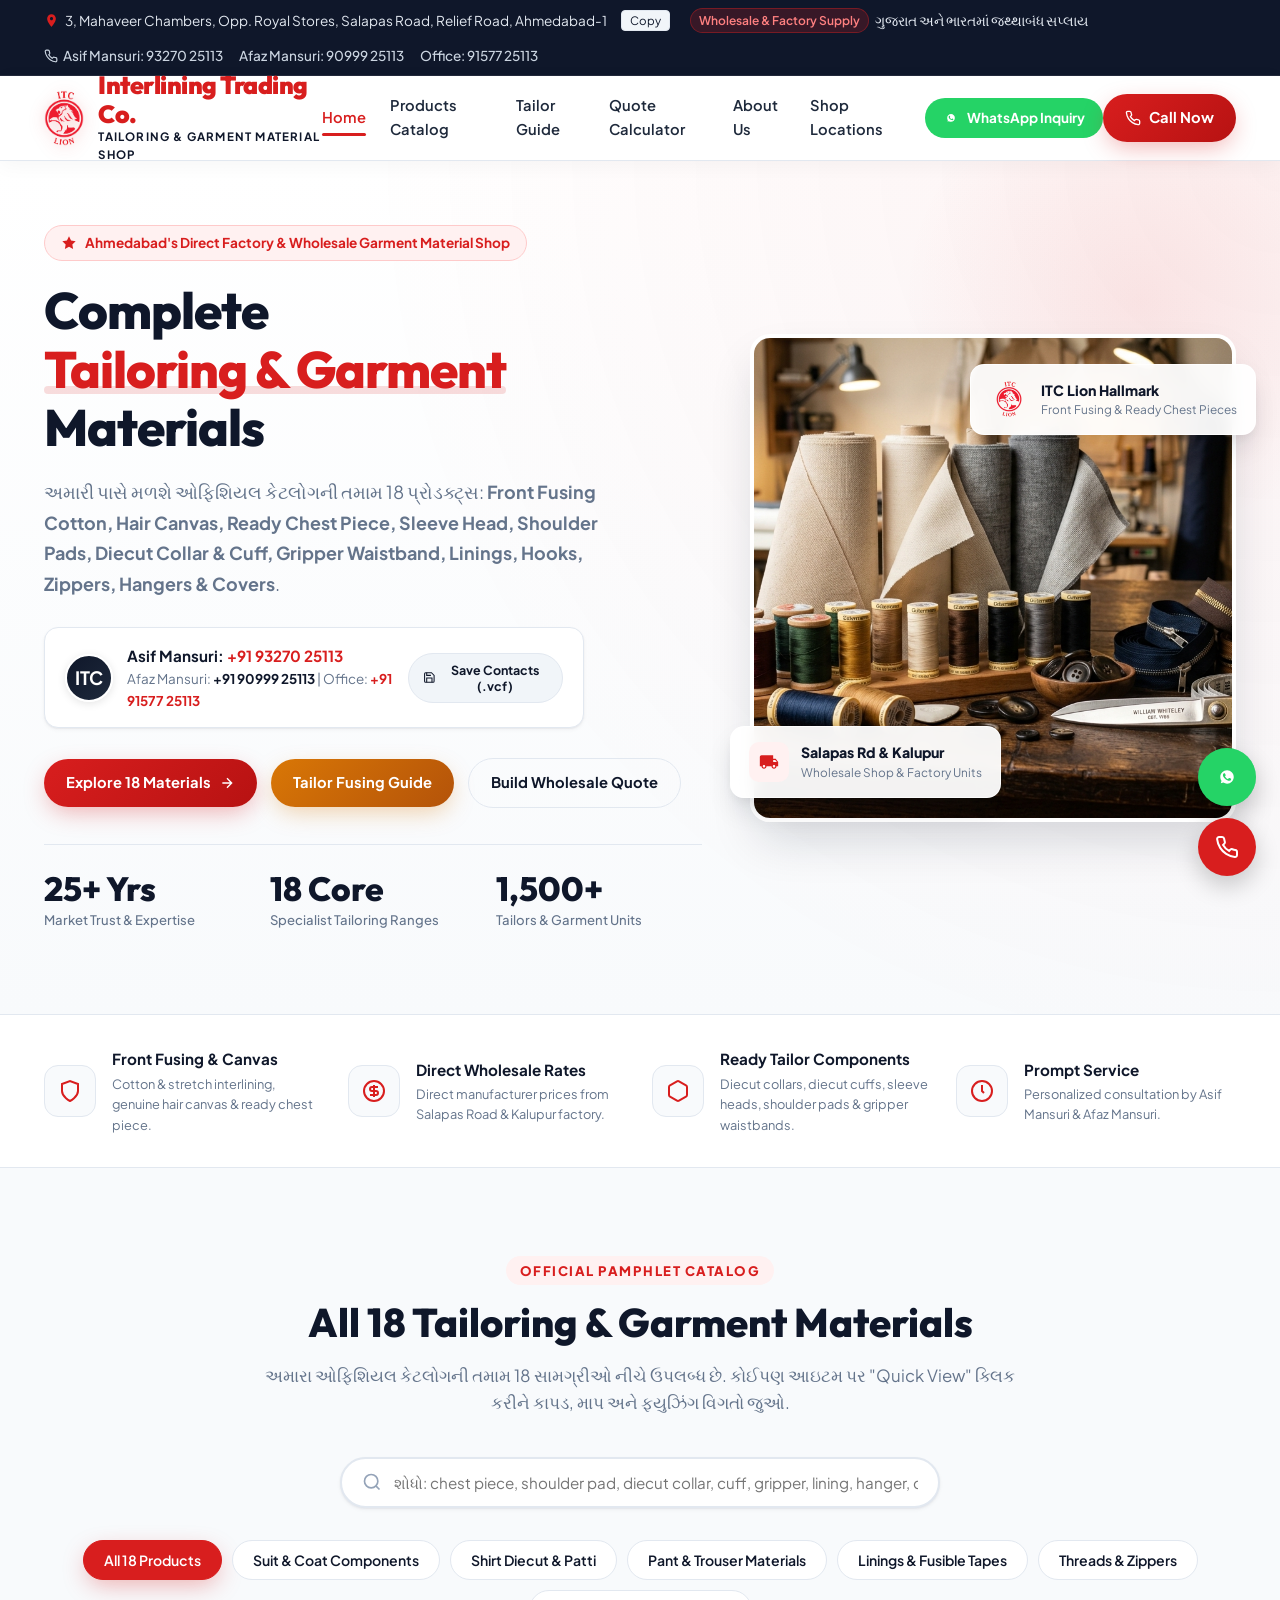
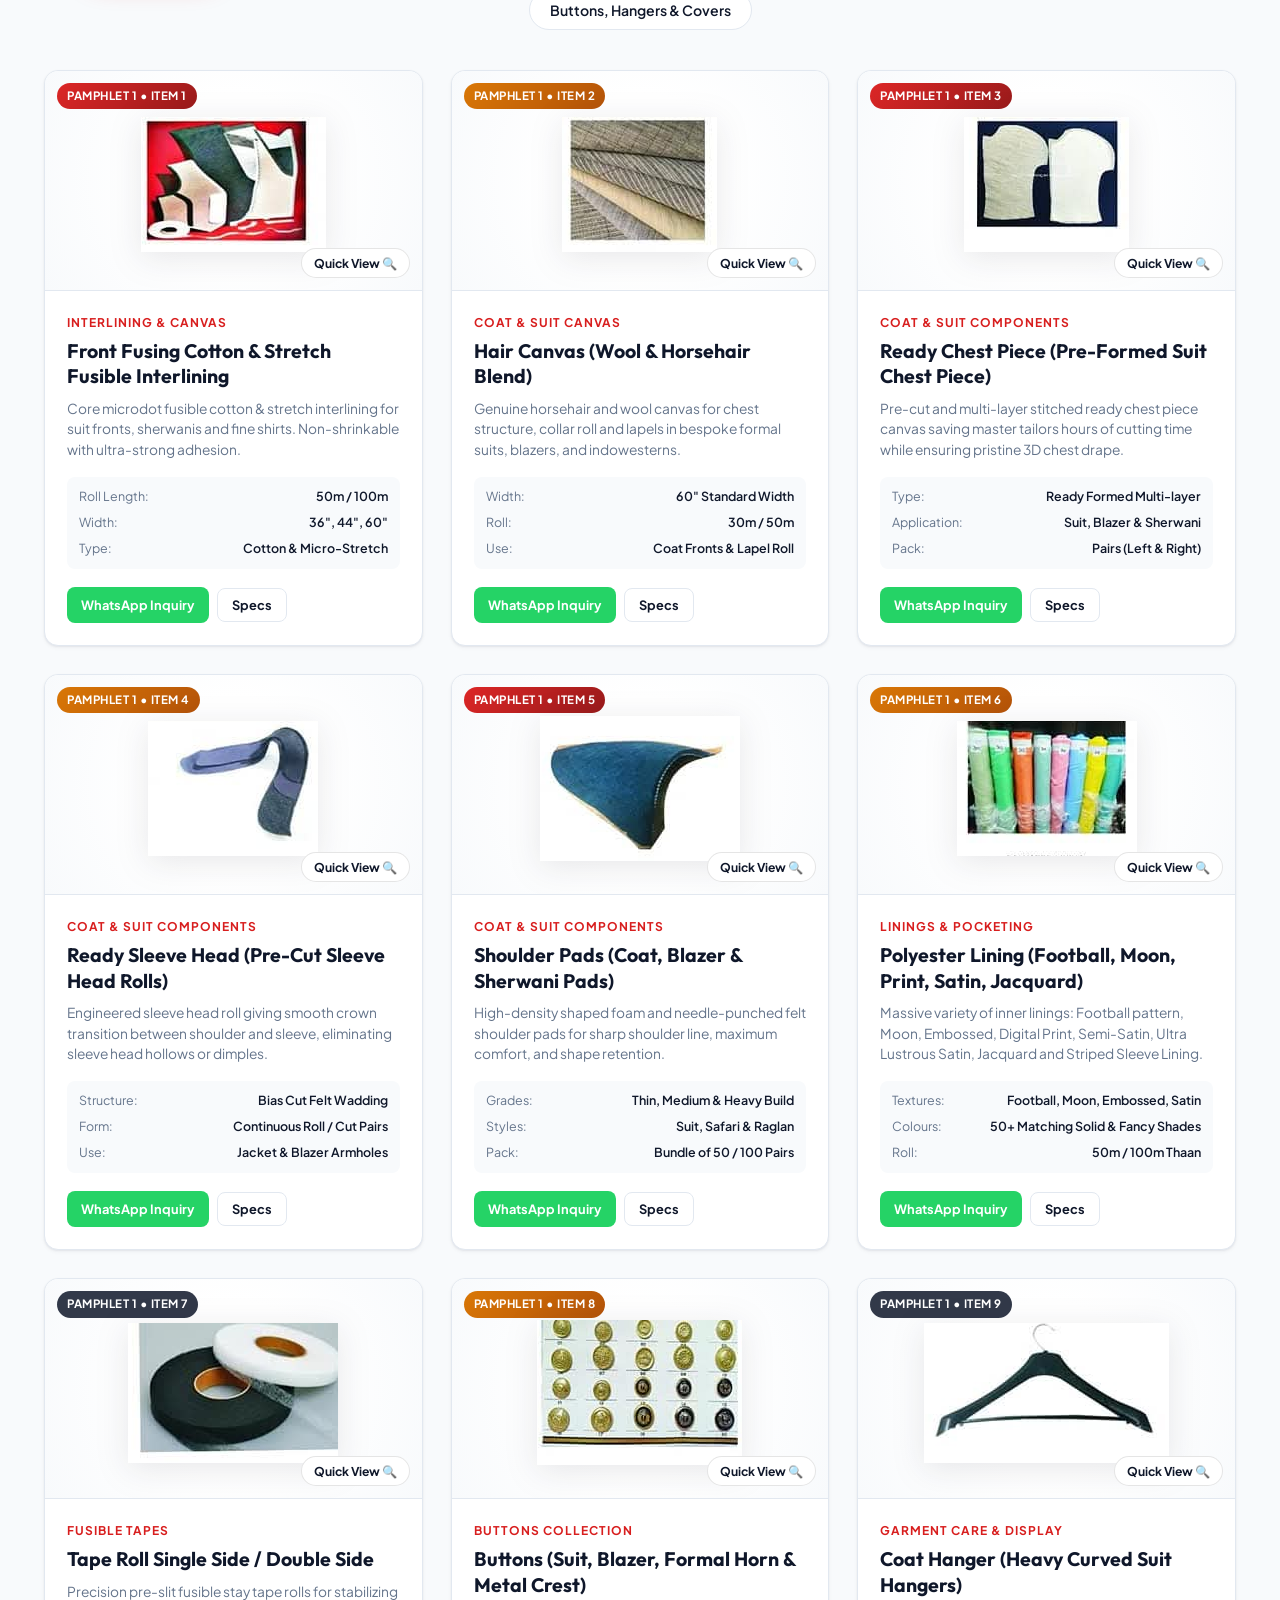
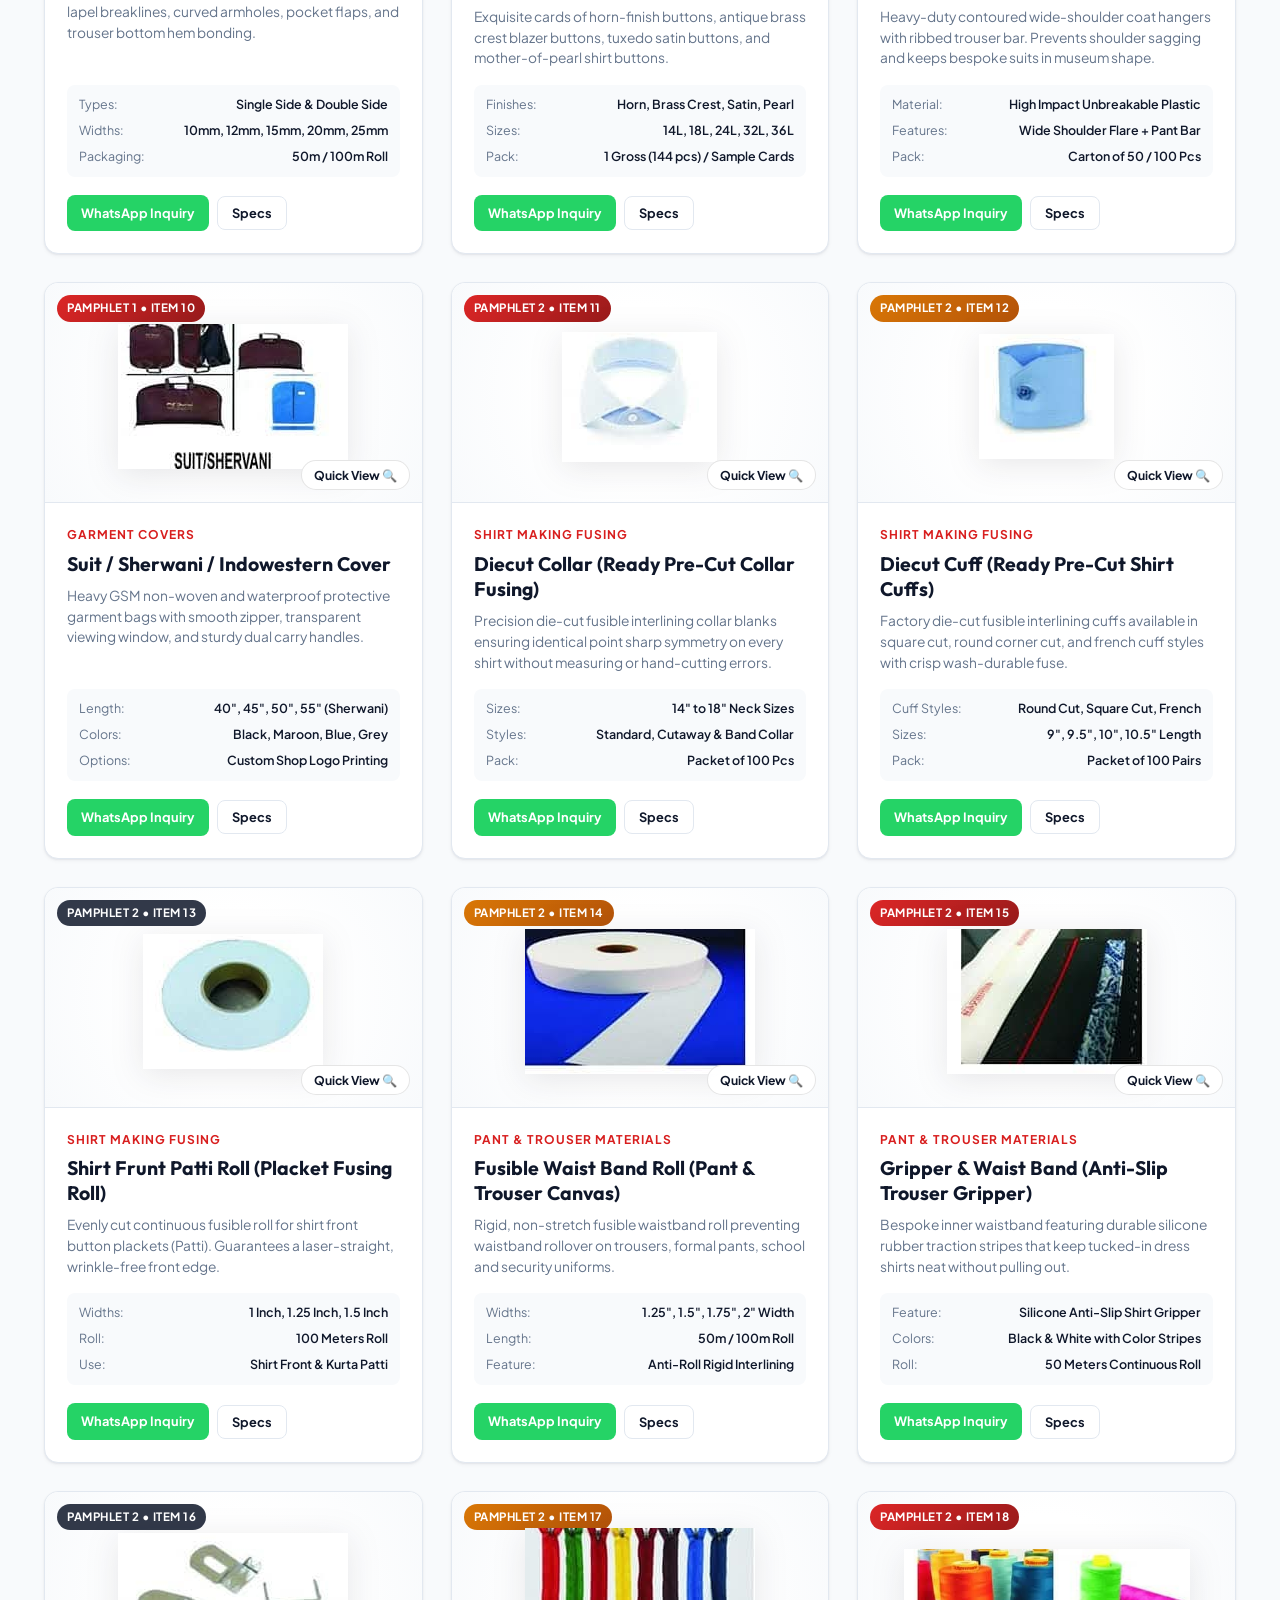
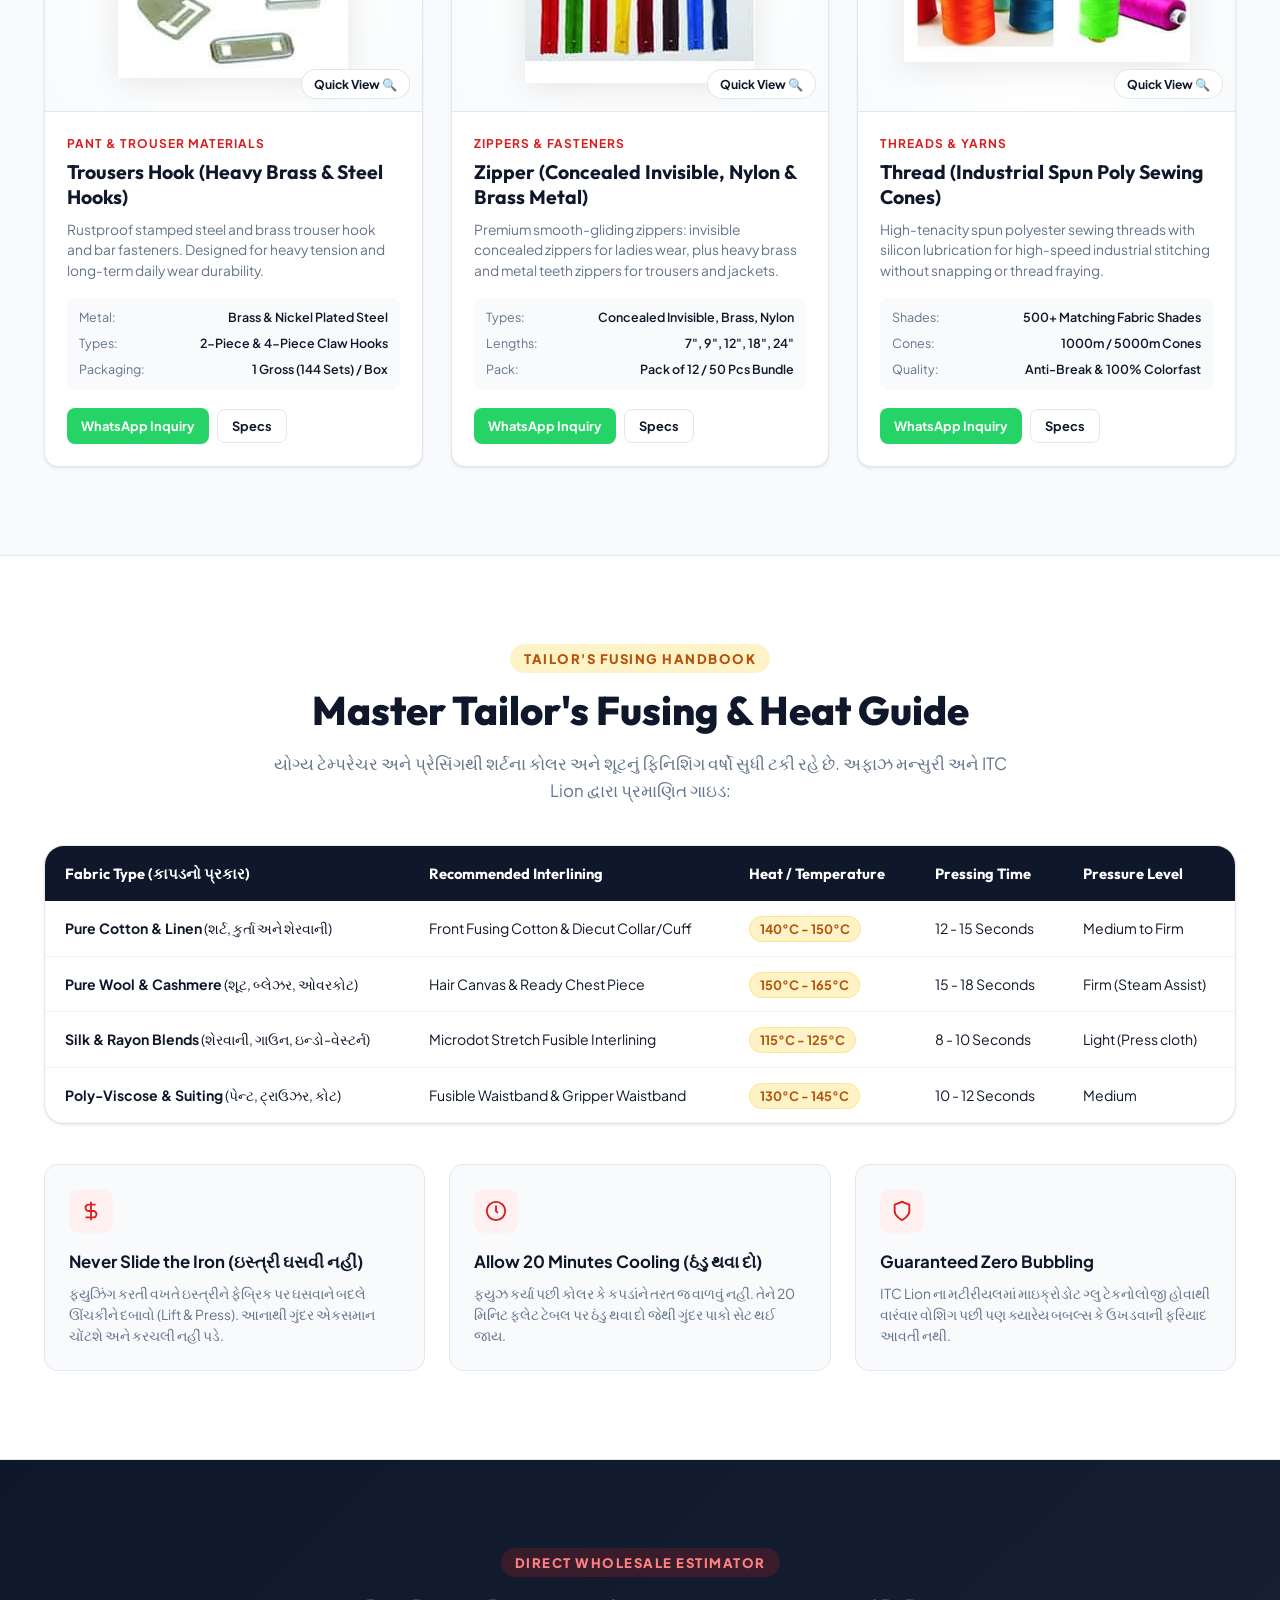
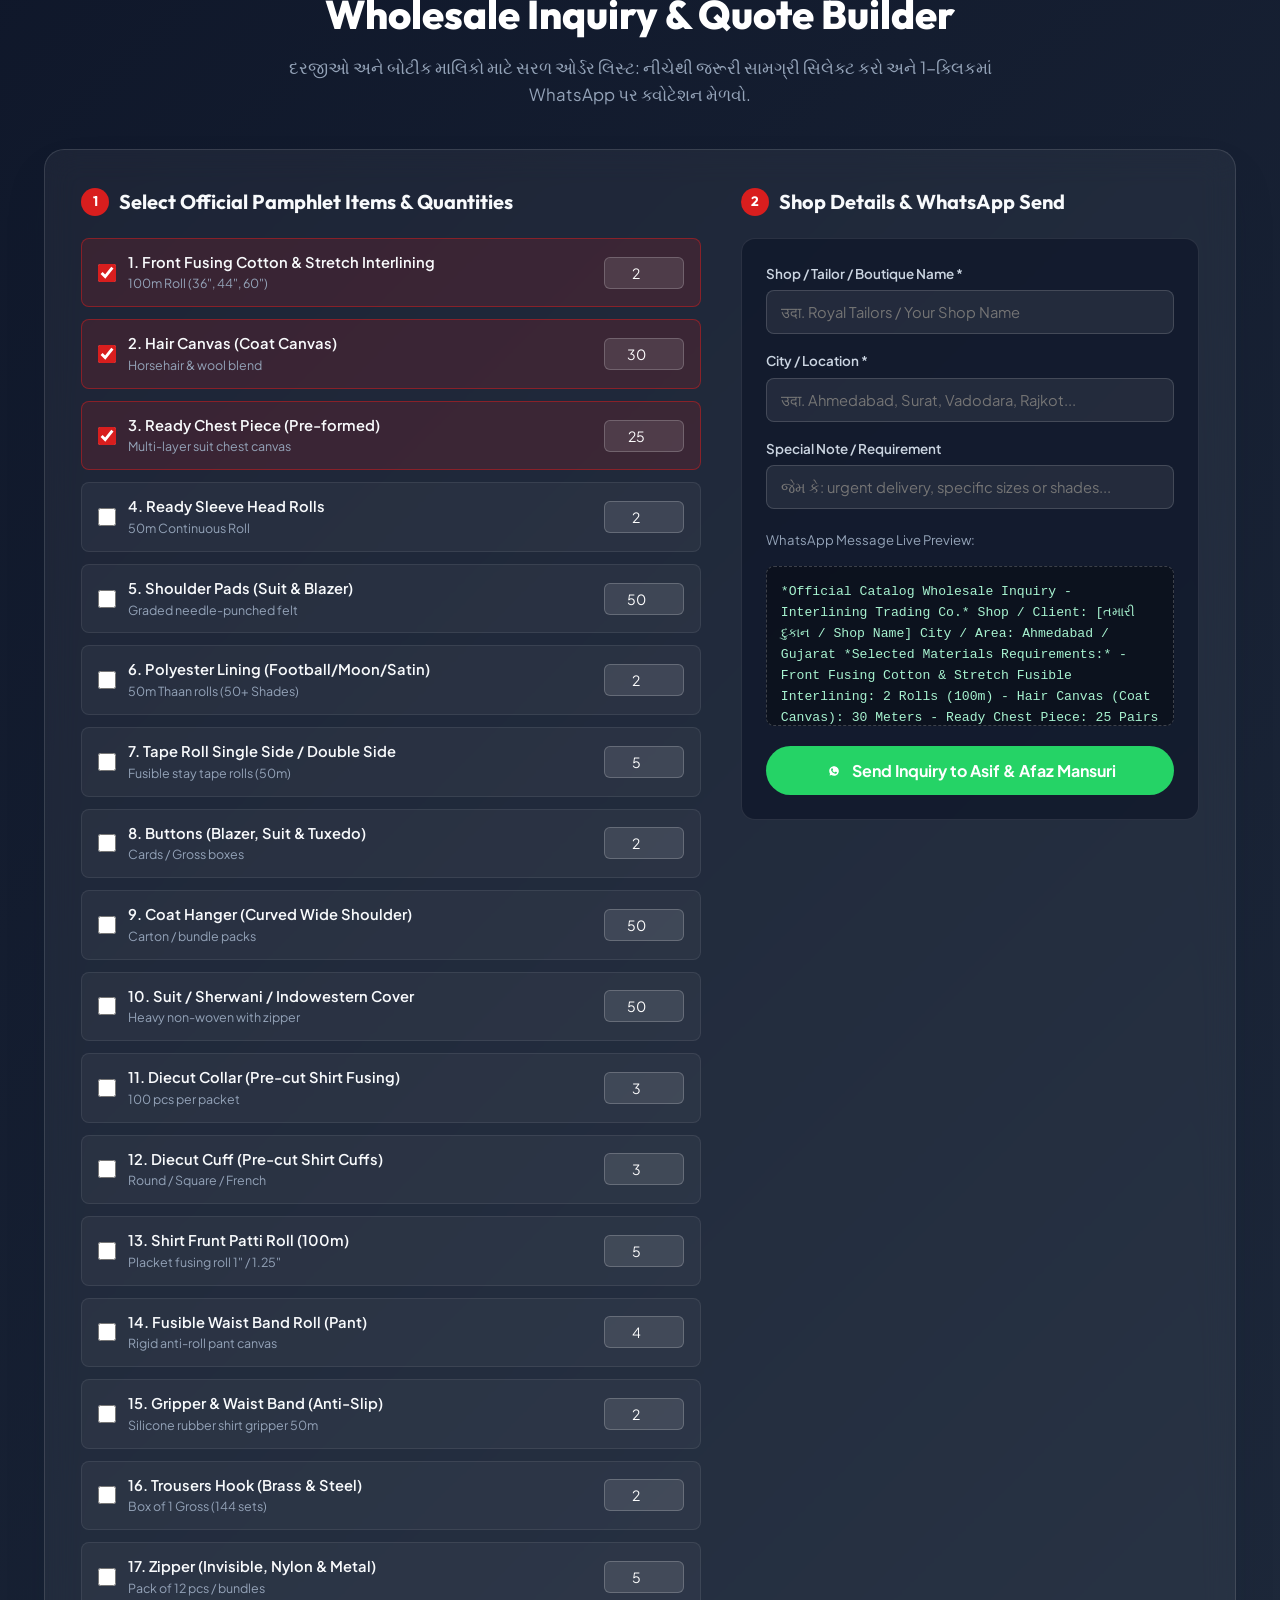
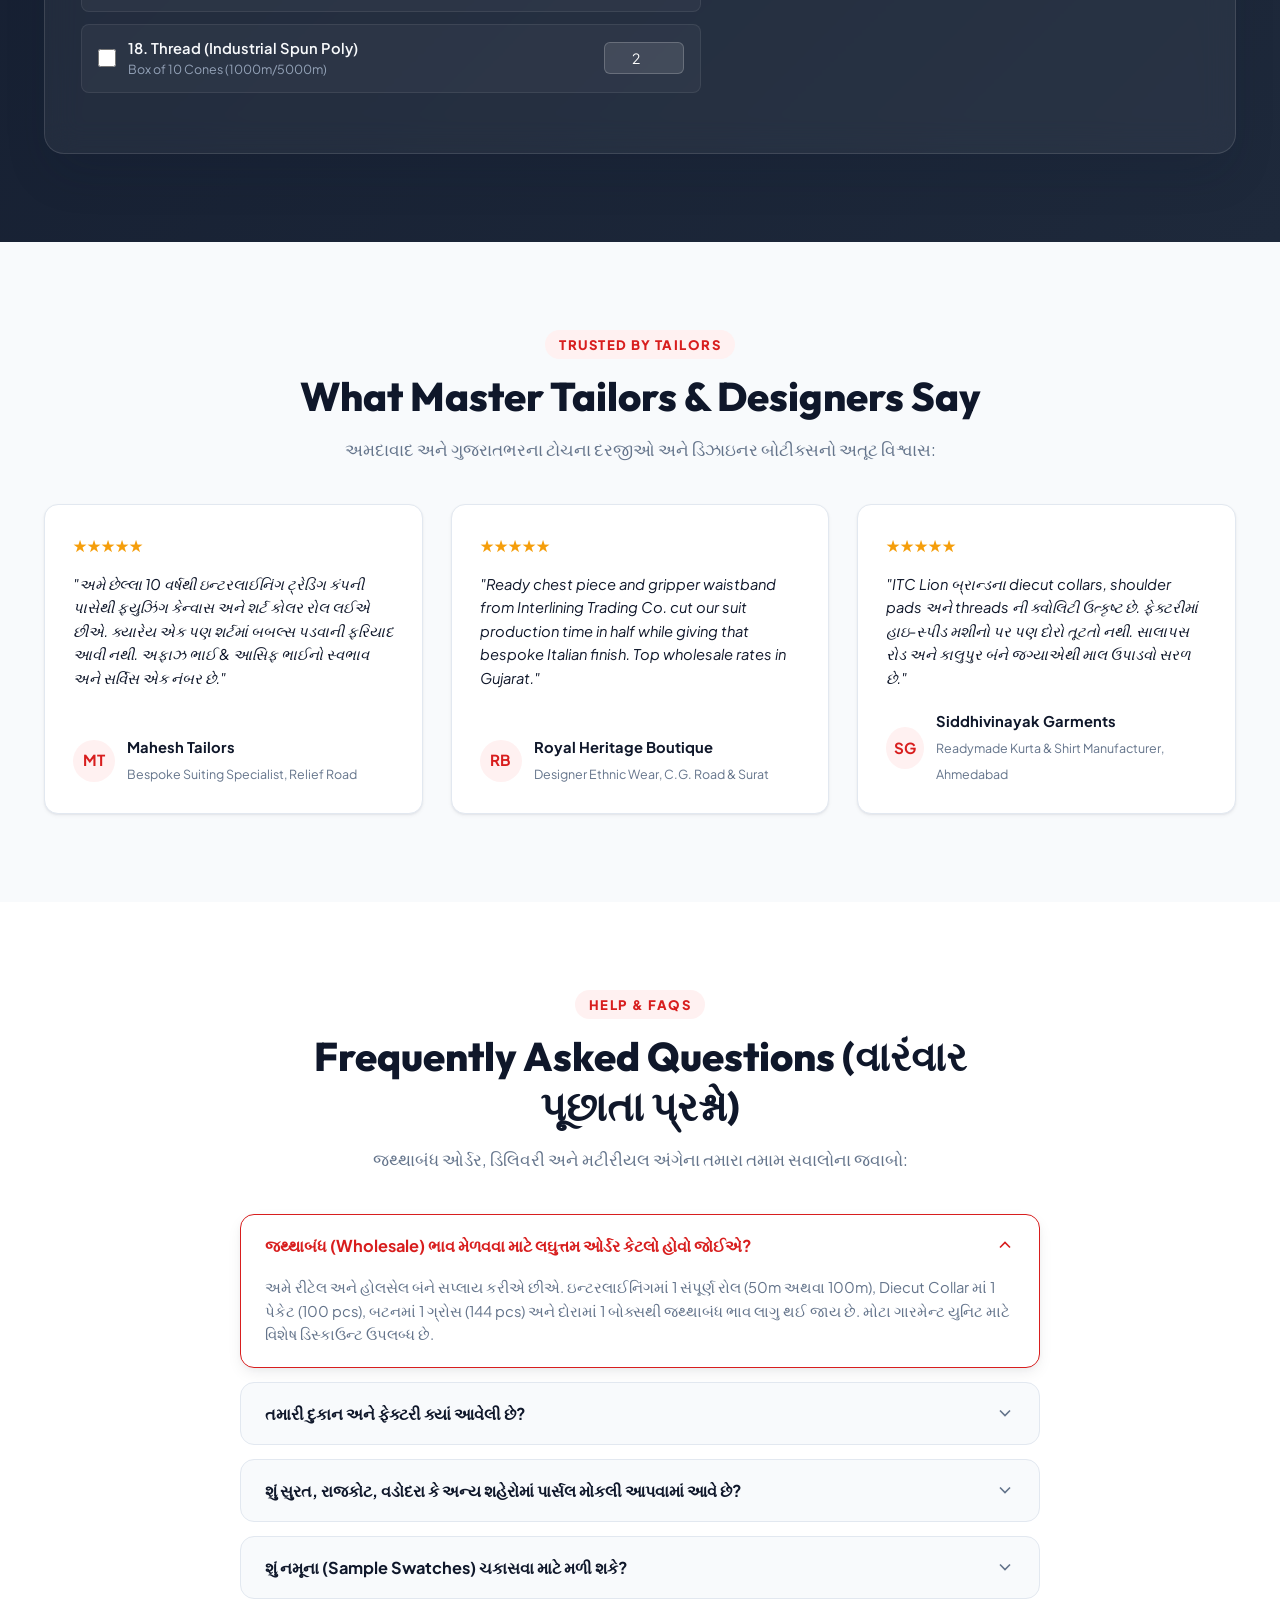
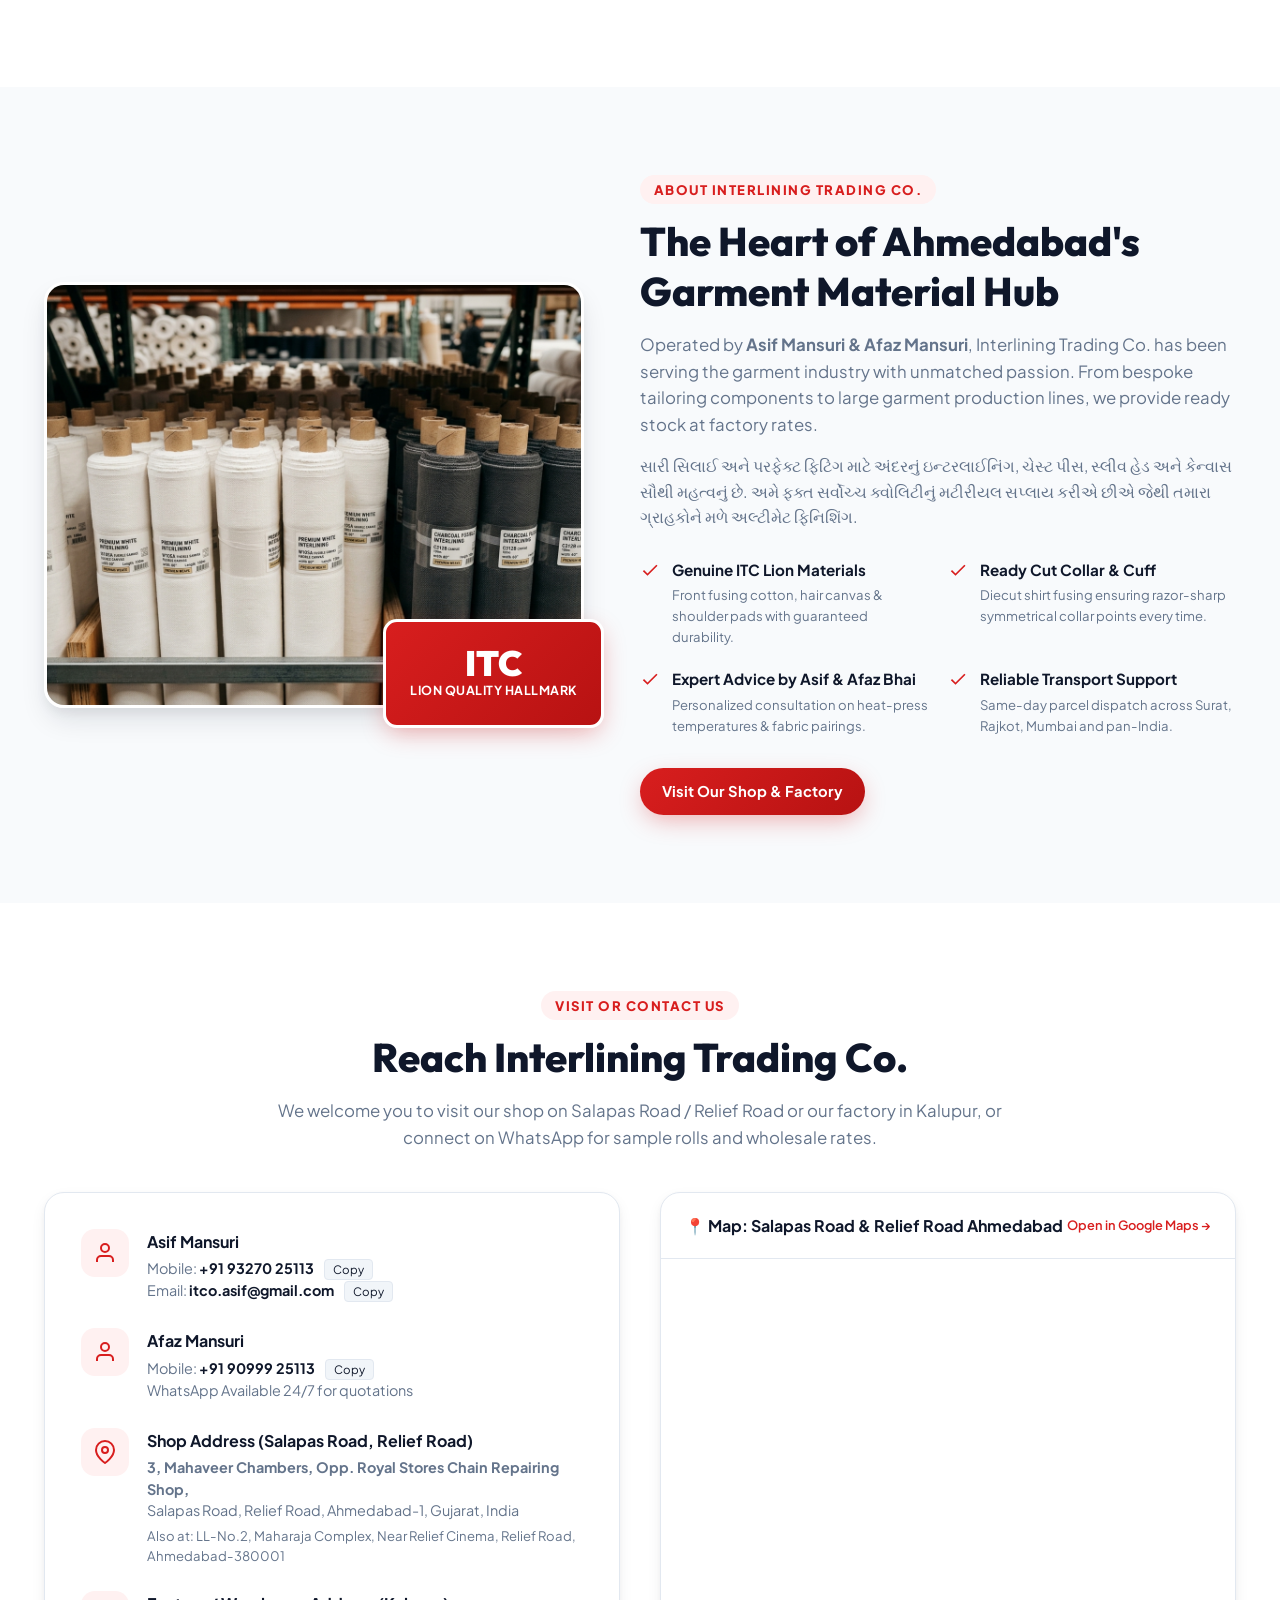
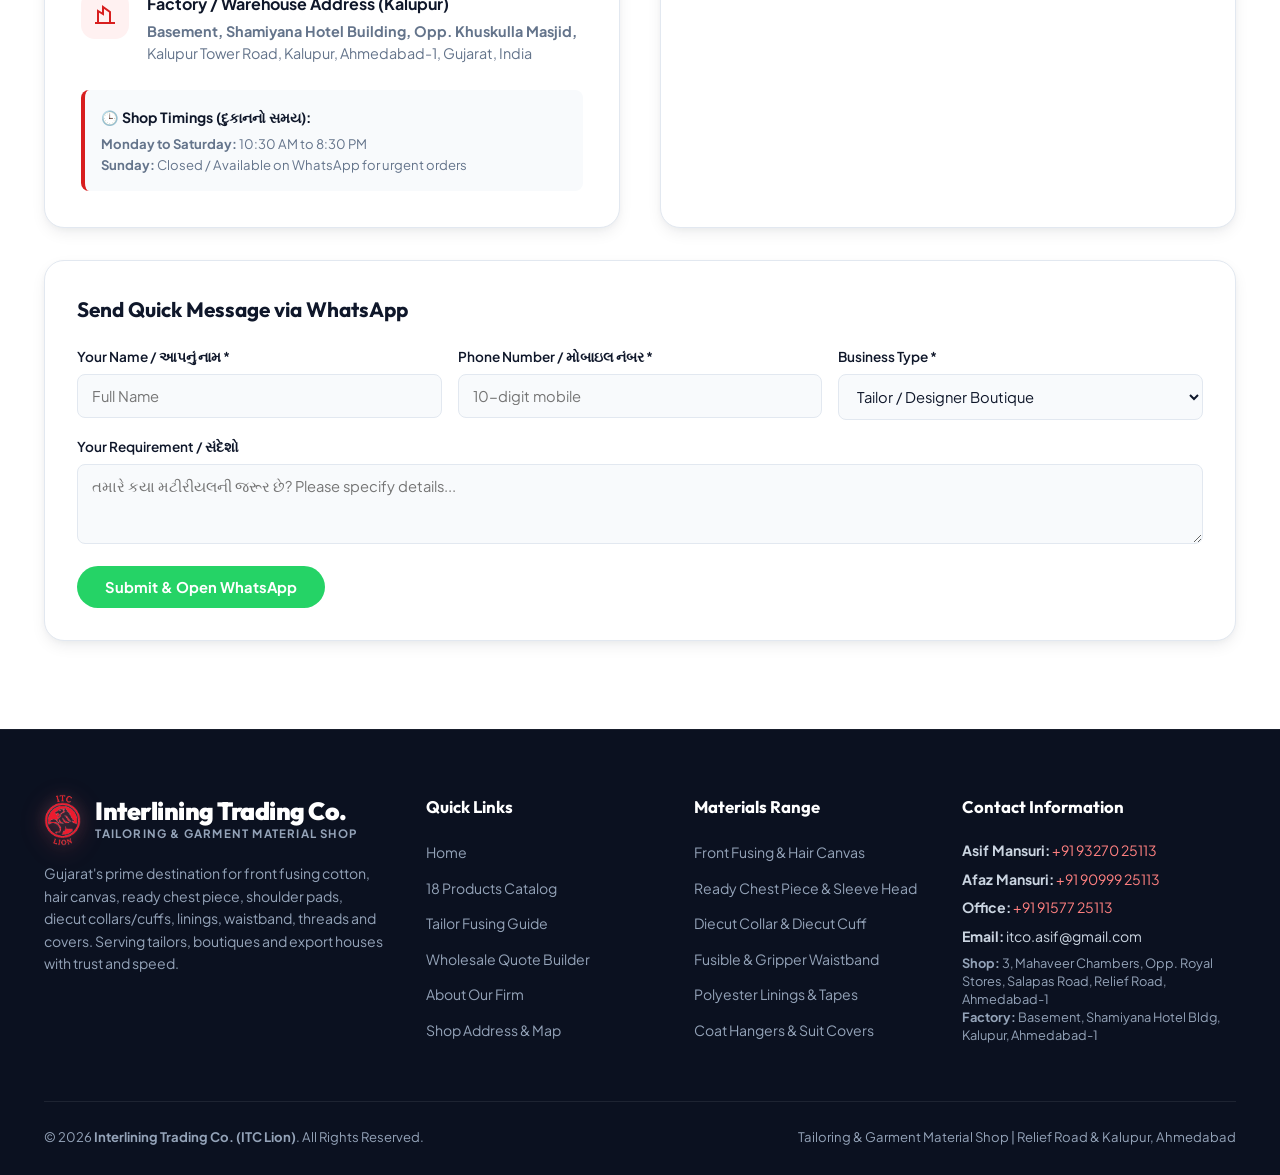
==== commit 9b6a00cb: "Fix mobile drawer blur: elevate z-index above backdrop, remove raster blur filter, and add drawer he" ====
--- a/saad.html
+++ b/saad.html
@@ -53,6 +53,18 @@
 
       <!-- Navigation Links -->
       <nav class="nav-links" id="navLinks">
+        <!-- Mobile Drawer Header -->
+        <div class="mobile-drawer-header">
+          <div class="drawer-brand">
+            <img src="images/itc_lion_logo.png" alt="ITC Lion Logo" class="drawer-logo">
+            <div class="drawer-title-box">
+              <strong>ITC Lion</strong>
+              <span>Interlining Trading Co.</span>
+            </div>
+          </div>
+          <button type="button" class="drawer-close-btn" id="drawerCloseBtn" aria-label="Close menu">✕</button>
+        </div>
+
         <a href="#home" class="nav-link active">Home</a>
         <a href="#products" class="nav-link">Products Catalog</a>
         <a href="#fusing-guide" class="nav-link">Tailor Guide</a>
@@ -1483,6 +1495,33 @@
     </div>
   </footer>
 
+  <!-- Mobile Navigation Backdrop Overlay -->
+  <div class="nav-backdrop" id="navBackdrop"></div>
+
+  <!-- Mobile Sticky Bottom Quick Action Bar -->
+  <aside class="mobile-bottom-bar" id="mobileBottomBar" aria-label="Mobile Quick Action Bar">
+    <a href="tel:9327025113" class="mobile-bar-btn" title="Call Asif Mansuri">
+      <svg width="20" height="20" viewBox="0 0 24 24" fill="none" stroke="currentColor" stroke-width="2"><path d="M22 16.92v3a2 2 0 0 1-2.18 2 19.79 19.79 0 0 1-8.63-3.07 19.5 19.5 0 0 1-6-6 19.79 19.79 0 0 1-3.07-8.67A2 2 0 0 1 4.11 2h3a2 2 0 0 1 2 1.72 12.84 12.84 0 0 0 .7 2.81 2 2 0 0 1-.45 2.11L8.09 9.91a16 16 0 0 0 6 6l1.27-1.27a2 2 0 0 1 2.11-.45 12.84 12.84 0 0 0 2.81.7A2 2 0 0 1 22 16.92z"></path></svg>
+      <span>Call Asif</span>
+    </a>
+    <a href="https://wa.me/919327025113?text=Hello%20Asif%20Bhai,%20I%20want%20to%20inquire%20about%20garment%20materials" target="_blank" class="mobile-bar-btn mobile-bar-whatsapp" title="WhatsApp Chat">
+      <svg width="20" height="20" viewBox="0 0 24 24" fill="currentColor"><path d="M12.031 6.172c-3.181 0-5.767 2.586-5.768 5.766-.001 1.298.38 2.27 1.019 3.287l-.582 2.128 2.182-.573c.978.58 1.911.928 3.145.929 3.178 0 5.767-2.587 5.768-5.766.001-3.187-2.575-5.771-5.764-5.771zm3.392 8.244c-.144.405-.837.774-1.17.824-.299.045-.677.063-1.092-.069-.252-.08-.575-.187-.988-.365-1.739-.751-2.874-2.502-2.961-2.617-.087-.116-.708-.94-.708-1.793s.448-1.273.607-1.446c.159-.173.346-.217.462-.217l.332.006c.106.005.249-.04.39.298.144.347.491 1.2.534 1.287.043.087.072.188.014.304-.058.116-.087.188-.173.289l-.26.304c-.087.086-.177.18-.076.354.101.174.449.741.964 1.201.662.591 1.221.774 1.394.86s.275.072.376-.043c.101-.116.433-.506.549-.68.116-.173.231-.145.39-.087s1.011.477 1.184.564.289.13.332.202c.043.072.043.419-.101.824z"/></svg>
+      <span>WhatsApp</span>
+    </a>
+    <a href="#products" class="mobile-bar-btn" title="View 18 Products">
+      <svg width="20" height="20" viewBox="0 0 24 24" fill="none" stroke="currentColor" stroke-width="2"><path d="M6 2L3 6v14a2 2 0 0 0 2 2h14a2 2 0 0 0 2-2V6l-3-4z"></path><line x1="3" y1="6" x2="21" y2="6"></line><path d="M16 10a4 4 0 0 1-8 0"></path></svg>
+      <span>Catalog</span>
+    </a>
+    <a href="#order-builder" class="mobile-bar-btn" title="Wholesale Quote Builder">
+      <svg width="20" height="20" viewBox="0 0 24 24" fill="none" stroke="currentColor" stroke-width="2"><path d="M9 11l3 3L22 4"></path><path d="M21 12v7a2 2 0 0 1-2 2H5a2 2 0 0 1-2-2V5a2 2 0 0 1 2-2h11"></path></svg>
+      <span>Quote</span>
+    </a>
+    <a href="#contact" class="mobile-bar-btn" title="Shop Locations & Map">
+      <svg width="20" height="20" viewBox="0 0 24 24" fill="none" stroke="currentColor" stroke-width="2"><path d="M12 2C8.13 2 5 5.13 5 9c0 5.25 7 13 7 13s7-7.75 7-13c0-3.87-3.13-7-7-7zm0 9.5c-1.38 0-2.5-1.12-2.5-2.5s1.12-2.5 2.5-2.5 2.5 1.12 2.5 2.5-1.12 2.5-2.5 2.5z"></path></svg>
+      <span>Shop Map</span>
+    </a>
+  </aside>
+
   <script src="script.js"></script>
 </body>
 </html>
--- a/style.css
+++ b/style.css
@@ -168,9 +168,8 @@
 .site-header {
   position: sticky;
   top: 0;
-  z-index: 1000;
-  background-color: rgba(255, 255, 255, 0.96);
-  backdrop-filter: blur(12px);
+  z-index: 2100;
+  background-color: #FFFFFF;
   border-bottom: 1px solid var(--border-color);
   box-shadow: 0 4px 20px rgba(0, 0, 0, 0.04);
   transition: var(--transition-smooth);
@@ -844,28 +843,29 @@
 
 .product-card-media {
   position: relative;
-  height: 230px;
+  height: 220px;
   overflow: hidden;
-  background: #FFFFFF;
+  background: radial-gradient(circle at 50% 50%, #FFFFFF 40%, #F8FAFC 100%);
   display: flex;
   align-items: center;
   justify-content: center;
-  padding: 16px;
+  padding: 24px 20px 16px;
   border-bottom: 1px solid var(--border-color);
 }
 
 .product-card-media img {
-  max-width: 100%;
-  max-height: 100%;
+  max-width: 85%;
+  max-height: 160px;
   width: auto;
   height: auto;
   object-fit: contain;
   transition: transform 0.5s cubic-bezier(0.34, 1.56, 0.64, 1);
-  filter: drop-shadow(0 4px 10px rgba(0,0,0,0.06));
+  filter: drop-shadow(0 6px 16px rgba(15, 23, 42, 0.1));
+  display: block;
 }
 
 .product-card:hover .product-card-media img {
-  transform: scale(1.08);
+  transform: scale(1.06);
 }
 
 .product-badge {
@@ -1046,12 +1046,27 @@
   padding: 32px;
 }
 
+.modal-media-col {
+  background: radial-gradient(circle at 50% 50%, #FFFFFF 40%, #F8FAFC 100%);
+  border-radius: var(--radius-md);
+  border: 1px solid var(--border-color);
+  display: flex;
+  align-items: center;
+  justify-content: center;
+  padding: 24px;
+  min-height: 240px;
+}
+
 .modal-media-col img {
-  border-radius: var(--radius-md);
-  width: 100%;
-  height: 320px;
-  object-fit: cover;
-  border: 1px solid var(--border-color);
+  border-radius: 0;
+  width: auto !important;
+  max-width: 90% !important;
+  height: auto !important;
+  max-height: 220px !important;
+  object-fit: contain !important;
+  border: none !important;
+  filter: drop-shadow(0 10px 24px rgba(15, 23, 42, 0.12));
+  display: block;
 }
 
 .modal-details-col {
@@ -1123,13 +1138,15 @@
   background: #FFFFFF;
   border: 1px solid var(--border-color);
   border-radius: var(--radius-lg);
-  overflow: hidden;
+  overflow-x: auto;
+  -webkit-overflow-scrolling: touch;
   box-shadow: var(--shadow-sm);
   margin-bottom: 40px;
 }
 
 .guide-table {
   width: 100%;
+  min-width: 620px;
   border-collapse: collapse;
   text-align: left;
 }
@@ -1948,7 +1965,53 @@
 }
 
 /* ==========================================================================
-   Responsive Breakpoints
+   Mobile UI Enhancements & Universal Responsive System (320px - 1024px)
+   ========================================================================== */
+
+/* Section scroll anchor offset for sticky header */
+section[id] {
+  scroll-margin-top: 88px;
+}
+
+/* Prevent horizontal page shifts */
+html, body {
+  overflow-x: hidden;
+  max-width: 100vw;
+  width: 100%;
+}
+
+/* Mobile Drawer Backdrop */
+.nav-backdrop {
+  position: fixed;
+  inset: 0;
+  background: rgba(15, 23, 42, 0.55);
+  z-index: 2000;
+  opacity: 0;
+  pointer-events: none;
+  transition: opacity 0.3s ease;
+}
+
+.nav-backdrop.active {
+  opacity: 1;
+  pointer-events: auto;
+}
+
+.mobile-drawer-header {
+  display: none;
+}
+
+body.menu-open {
+  overflow: hidden !important;
+  touch-action: none;
+}
+
+/* Mobile Sticky Bottom Quick Action Bar (Hidden on Desktop) */
+.mobile-bottom-bar {
+  display: none;
+}
+
+/* ==========================================================================
+   1. Tablet Landscape & Medium Desktops (max-width: 1024px)
    ========================================================================== */
 @media (max-width: 1024px) {
   .hero-grid {
@@ -1962,6 +2025,7 @@
 
   .products-grid {
     grid-template-columns: repeat(2, 1fr);
+    gap: 22px;
   }
 
   .trust-grid {
@@ -1974,6 +2038,7 @@
 
   .about-grid {
     grid-template-columns: 1fr;
+    gap: 36px;
   }
 
   .testimonials-grid {
@@ -1993,79 +2058,648 @@
   }
 }
 
+/* ==========================================================================
+   2. Tablet Portrait & Mobile Devices (max-width: 768px)
+   ========================================================================== */
 @media (max-width: 768px) {
+  /* Offset page bottom so content is never hidden behind the mobile bottom bar */
+  body {
+    padding-bottom: 74px;
+  }
+
+  section[id] {
+    scroll-margin-top: 74px;
+  }
+
+  /* Top info bar hidden for clean mobile header */
   .top-bar {
     display: none;
   }
 
   .navbar {
-    height: 72px;
+    height: 68px;
+    padding: 0 16px;
+  }
+
+  .brand-logo-img {
+    height: 44px;
+    max-width: 60px;
   }
 
   .brand-title {
-    font-size: 1.25rem;
+    font-size: 1.18rem;
   }
 
   .brand-subtitle {
     font-size: 0.65rem;
   }
 
+  /* Mobile Slide-Out Navigation Drawer */
   .nav-links {
     position: fixed;
-    top: 72px;
+    top: 0;
     left: -100%;
-    width: 100%;
-    height: calc(100vh - 72px);
-    background: #FFFFFF;
+    width: 300px;
+    max-width: 85vw;
+    height: 100vh;
+    height: 100dvh;
+    background: #FFFFFF !important;
     flex-direction: column;
-    padding: 32px 24px;
-    align-items: flex-start;
-    gap: 20px;
-    transition: left 0.3s ease;
-    box-shadow: var(--shadow-xl);
+    padding: 20px 18px 80px;
+    align-items: stretch;
+    gap: 8px;
+    transition: left 0.35s cubic-bezier(0.4, 0, 0.2, 1);
+    box-shadow: 14px 0 45px rgba(15, 23, 42, 0.25);
+    z-index: 2200;
+    overflow-y: auto;
+    -webkit-overflow-scrolling: touch;
   }
 
   .nav-links.active {
     left: 0;
   }
 
+  .mobile-drawer-header {
+    display: flex;
+    align-items: center;
+    justify-content: space-between;
+    padding-bottom: 14px;
+    margin-bottom: 10px;
+    border-bottom: 1px solid var(--border-color);
+  }
+
+  .drawer-brand {
+    display: flex;
+    align-items: center;
+    gap: 10px;
+  }
+
+  .drawer-logo {
+    height: 40px;
+    width: auto;
+    object-fit: contain;
+  }
+
+  .drawer-title-box {
+    display: flex;
+    flex-direction: column;
+  }
+
+  .drawer-title-box strong {
+    font-size: 1.05rem;
+    font-weight: 800;
+    color: var(--primary);
+    line-height: 1.2;
+    font-family: var(--font-heading);
+  }
+
+  .drawer-title-box span {
+    font-size: 0.65rem;
+    font-weight: 600;
+    color: var(--text-muted);
+    text-transform: uppercase;
+    letter-spacing: 0.5px;
+  }
+
+  .drawer-close-btn {
+    width: 36px;
+    height: 36px;
+    border-radius: 8px;
+    background: #F1F5F9;
+    border: 1px solid var(--border-color);
+    color: var(--secondary);
+    font-size: 1.1rem;
+    display: flex;
+    align-items: center;
+    justify-content: center;
+    cursor: pointer;
+    font-weight: 700;
+    line-height: 1;
+    transition: background 0.2s ease;
+  }
+
+  .drawer-close-btn:hover, .drawer-close-btn:active {
+    background: #E2E8F0;
+    color: var(--primary);
+  }
+
+  .nav-link {
+    padding: 12px 14px;
+    border-radius: var(--radius-sm);
+    font-size: 0.98rem;
+    font-weight: 600;
+    color: var(--secondary);
+    border-bottom: 1px solid var(--border-light);
+  }
+
+  .nav-link:hover, .nav-link.active {
+    background: var(--primary-light);
+    color: var(--primary);
+  }
+
   .mobile-toggle {
+    display: flex;
+    align-items: center;
+    justify-content: center;
+    width: 42px;
+    height: 42px;
+    border-radius: 8px;
+    background: #F8FAFC;
+    border: 1px solid var(--border-color);
+    color: var(--secondary);
+    cursor: pointer;
+    touch-action: manipulation;
+  }
+
+  /* Hero Section */
+  .hero-section {
+    padding: 36px 0 48px;
+  }
+
+  .hero-title {
+    font-size: clamp(2rem, 6.5vw, 2.4rem);
+    line-height: 1.2;
+    margin-bottom: 16px;
+  }
+
+  .hero-description {
+    font-size: 0.95rem;
+    line-height: 1.6;
+    margin-bottom: 24px;
+  }
+
+  .hero-contact-card {
+    flex-direction: column;
+    align-items: stretch;
+    gap: 14px;
+    padding: 16px;
+  }
+
+  .hero-btn-group {
+    gap: 10px;
+    margin-bottom: 28px;
+  }
+
+  /* Hero Media on Mobile: Wide 16:10 Aspect Ratio with 100% Uncovered Picture */
+  .hero-media-wrapper {
+    display: flex;
+    flex-direction: column;
+    gap: 12px;
+  }
+
+  .hero-media-card {
+    aspect-ratio: 16 / 10;
+    width: 100%;
+    height: auto;
+    border-radius: var(--radius-md);
+    overflow: hidden;
+    border: 3px solid #FFFFFF;
+    box-shadow: var(--shadow-md);
+  }
+
+  .hero-media-card img {
+    width: 100%;
+    height: 100%;
+    object-fit: cover;
+    object-position: center;
     display: block;
   }
 
-  .hero-title {
-    font-size: 2.1rem;
+  /* Place badges cleanly below the picture so they NEVER obscure the hero image */
+  .floating-badge {
+    position: static !important;
+    animation: none !important;
+    transform: none !important;
+    box-shadow: var(--shadow-sm);
+    border: 1px solid var(--border-color);
+    padding: 10px 14px;
+    border-radius: var(--radius-sm);
+    background: #FFFFFF;
+    width: 100%;
+    margin: 0;
+  }
+
+  .floating-badge h5 {
+    font-size: 0.86rem;
+    margin-bottom: 2px;
+    color: var(--secondary);
+  }
+
+  .floating-badge p {
+    font-size: 0.74rem;
+    color: var(--text-muted);
+  }
+
+  /* Horizontal Swipeable Category Tabs on Mobile */
+  .filter-tabs {
+    display: flex;
+    flex-wrap: nowrap;
+    overflow-x: auto;
+    -webkit-overflow-scrolling: touch;
+    justify-content: flex-start;
+    gap: 8px;
+    padding: 4px 12px 14px;
+    margin-bottom: 28px;
+    scrollbar-width: none;
+  }
+
+  .filter-tabs::-webkit-scrollbar {
+    display: none;
+  }
+
+  .filter-btn {
+    flex-shrink: 0;
+    white-space: nowrap;
+    padding: 8px 16px;
+    font-size: 0.84rem;
+  }
+
+  /* Product Catalog */
+  .section {
+    padding: 56px 0;
+  }
+
+  .section-title {
+    font-size: clamp(1.85rem, 5.5vw, 2.2rem);
   }
 
   .products-grid {
     grid-template-columns: 1fr;
-  }
-
+    gap: 20px;
+  }
+
+  .product-card-media {
+    height: 195px;
+    padding: 20px 16px;
+    background: radial-gradient(circle at 50% 50%, #FFFFFF 45%, #F8FAFC 100%);
+  }
+
+  .product-card-media img {
+    max-width: 85%;
+    max-height: 145px;
+    object-fit: contain !important;
+  }
+
+  .quick-view-overlay-btn {
+    display: none !important;
+  }
+
+  /* Modal Media on Mobile */
+  .modal-media-col {
+    padding: 16px;
+    min-height: 180px;
+    background: radial-gradient(circle at 50% 50%, #FFFFFF 45%, #F8FAFC 100%);
+    border-radius: var(--radius-md);
+    border: 1px solid var(--border-color);
+  }
+
+  .modal-media-col img {
+    max-height: 170px !important;
+    max-width: 88% !important;
+    object-fit: contain !important;
+  }
+
+  /* Trust Badges */
   .trust-grid {
     grid-template-columns: 1fr;
+    gap: 14px;
+  }
+
+  .trust-card {
+    padding: 16px;
+  }
+
+  /* Wholesale Quote Builder */
+  .builder-card {
+    padding: 24px 18px;
+  }
+
+  .builder-step-title {
+    font-size: 1.1rem;
+  }
+
+  .item-name {
+    font-size: 0.88rem;
+  }
+
+  .inquiry-summary-box {
+    padding: 20px 16px;
+  }
+
+  /* About & Contact */
+  .about-image-main {
+    aspect-ratio: 16 / 10;
+    height: auto;
+    width: 100%;
+    overflow: hidden;
+    border-radius: var(--radius-md);
+  }
+
+  .about-image-main img {
+    width: 100%;
+    height: 100%;
+    object-fit: cover;
+    object-position: center;
+    display: block;
+  }
+
+  .about-experience-badge {
+    position: relative;
+    right: auto;
+    bottom: auto;
+    margin-top: 16px;
+    border-radius: var(--radius-sm);
+    padding: 14px;
   }
 
   .contact-grid {
     grid-template-columns: 1fr;
+    gap: 24px;
+  }
+
+  .contact-info-card {
+    padding: 24px 18px;
+  }
+
+  .map-frame {
+    height: 280px;
+  }
+
+  .quick-message-form {
+    padding: 24px 18px;
+    margin-top: 20px;
   }
 
   .footer-grid {
     grid-template-columns: 1fr;
-  }
-
+    gap: 28px;
+  }
+
+  /* Floating action buttons adjusted above bottom bar */
   .floating-actions {
-    bottom: 16px;
-    right: 16px;
+    bottom: 84px;
+    right: 14px;
+    gap: 10px;
   }
 
   .floating-btn {
-    width: 50px;
-    height: 50px;
-  }
-
-  .hero-contact-card {
+    width: 48px;
+    height: 48px;
+  }
+
+  .floating-tooltip {
+    display: none; /* Hide hover tooltips on touch devices */
+  }
+
+  /* Sticky Mobile Bottom Bar */
+  .mobile-bottom-bar {
+    display: flex;
+    position: fixed;
+    bottom: 0;
+    left: 0;
+    width: 100%;
+    height: 64px;
+    background: rgba(255, 255, 255, 0.96);
+    backdrop-filter: blur(14px);
+    -webkit-backdrop-filter: blur(14px);
+    border-top: 1px solid rgba(226, 232, 240, 0.9);
+    box-shadow: 0 -4px 16px rgba(15, 23, 42, 0.08);
+    z-index: 1900;
+    align-items: center;
+    justify-content: space-around;
+    padding: 0 4px;
+    padding-bottom: env(safe-area-inset-bottom, 0px);
+  }
+
+  .mobile-bar-btn {
+    display: flex;
     flex-direction: column;
-    align-items: flex-start;
+    align-items: center;
+    justify-content: center;
+    gap: 3px;
+    flex: 1;
+    height: 100%;
+    color: var(--secondary);
+    font-size: 0.7rem;
+    font-weight: 700;
+    text-decoration: none;
+    transition: var(--transition-smooth);
+    touch-action: manipulation;
+  }
+
+  .mobile-bar-btn svg {
+    color: var(--secondary);
+    transition: transform 0.2s ease;
+  }
+
+  .mobile-bar-btn:active svg {
+    transform: scale(0.9);
+  }
+
+  .mobile-bar-btn.mobile-bar-whatsapp {
+    color: #128C7E;
+  }
+
+  .mobile-bar-btn.mobile-bar-whatsapp svg {
+    color: var(--whatsapp-green);
+  }
+
+  .mobile-bar-btn:hover {
+    color: var(--primary);
+  }
+
+  .mobile-bar-btn:hover svg {
+    color: var(--primary);
+  }
+}
+
+/* ==========================================================================
+   3. Small Mobile Devices (max-width: 480px)
+   ========================================================================== */
+@media (max-width: 480px) {
+  .container {
+    padding: 0 14px;
+  }
+
+  .navbar {
+    height: 64px;
+    padding: 0 12px;
+  }
+
+  .brand-logo-img {
+    height: 38px;
+    max-width: 50px;
+  }
+
+  .brand-title {
+    font-size: 1.05rem;
+    letter-spacing: -0.3px;
+  }
+
+  .brand-subtitle {
+    font-size: 0.6rem;
+  }
+
+  /* Compact Phone Icon Button in Navbar on small screens */
+  .nav-cta-group .btn-primary {
+    width: 38px;
+    height: 38px;
+    padding: 0;
+    border-radius: 50%;
+    display: inline-flex;
+    align-items: center;
+    justify-content: center;
+  }
+
+  .nav-cta-group .btn-primary span {
+    display: none;
+  }
+
+  .nav-cta-group .btn-primary svg {
+    margin: 0;
+    width: 17px;
+    height: 17px;
+  }
+
+  .hero-title {
+    font-size: clamp(1.75rem, 8vw, 2.1rem);
+  }
+
+  .hero-btn-group {
+    flex-direction: column;
+    width: 100%;
+  }
+
+  .hero-btn-group .btn {
+    width: 100%;
+    justify-content: center;
+    padding: 12px 18px;
+  }
+
+  .hero-stats {
+    gap: 8px;
+  }
+
+  .stat-num {
+    font-size: 1.5rem;
+  }
+
+  .stat-label {
+    font-size: 0.72rem;
+  }
+
+  .hero-media-card img {
+    height: 240px;
+  }
+
+  .floating-badge {
+    padding: 8px 12px;
+    gap: 8px;
+  }
+
+  .floating-badge h5 {
+    font-size: 0.78rem;
+  }
+
+  .floating-badge p {
+    font-size: 0.68rem;
+  }
+
+  /* Product Cards on Small Phones */
+  .product-card-media {
+    height: 200px;
+  }
+
+  .product-title {
+    font-size: 1.02rem;
+  }
+
+  .product-desc {
+    font-size: 0.84rem;
+  }
+
+  .product-action-footer {
+    flex-direction: column;
+    gap: 6px;
+  }
+
+  .product-action-footer .btn {
+    width: 100%;
+    justify-content: center;
+  }
+
+  /* Modal Details */
+  .modal-content-card {
+    border-radius: var(--radius-md);
+    margin: 10px;
+    max-height: 86vh;
+  }
+
+  .modal-grid {
+    padding: 18px 14px;
+    gap: 16px;
+  }
+
+  .modal-media-col img {
+    height: 180px;
+  }
+
+  .modal-title {
+    font-size: 1.25rem;
+  }
+
+  /* Fusing Guide Table Notice */
+  .guide-tip-card {
+    padding: 16px 14px;
+  }
+
+  /* Inputs prevent iOS auto-zoom */
+  input, select, textarea {
+    font-size: 16px !important;
+  }
+
+  .contact-item {
     gap: 12px;
-  }
-}
+    margin-bottom: 18px;
+  }
+
+  .contact-icon {
+    width: 40px;
+    height: 40px;
+  }
+
+  .contact-details h4 {
+    font-size: 0.92rem;
+  }
+
+  .contact-details p {
+    font-size: 0.84rem;
+  }
+}
+
+/* ==========================================================================
+   4. Ultra-Compact Foldable / Mini Screens (max-width: 360px)
+   ========================================================================== */
+@media (max-width: 360px) {
+  .brand-title {
+    font-size: 0.95rem;
+  }
+
+  .brand-subtitle {
+    display: none; /* Hide subtitle to preserve header cleanliness */
+  }
+
+  .hero-title {
+    font-size: 1.6rem;
+  }
+
+  .hero-stats {
+    grid-template-columns: 1fr;
+    gap: 12px;
+  }
+
+  .mobile-bar-btn span {
+    font-size: 0.65rem;
+  }
+}
+
